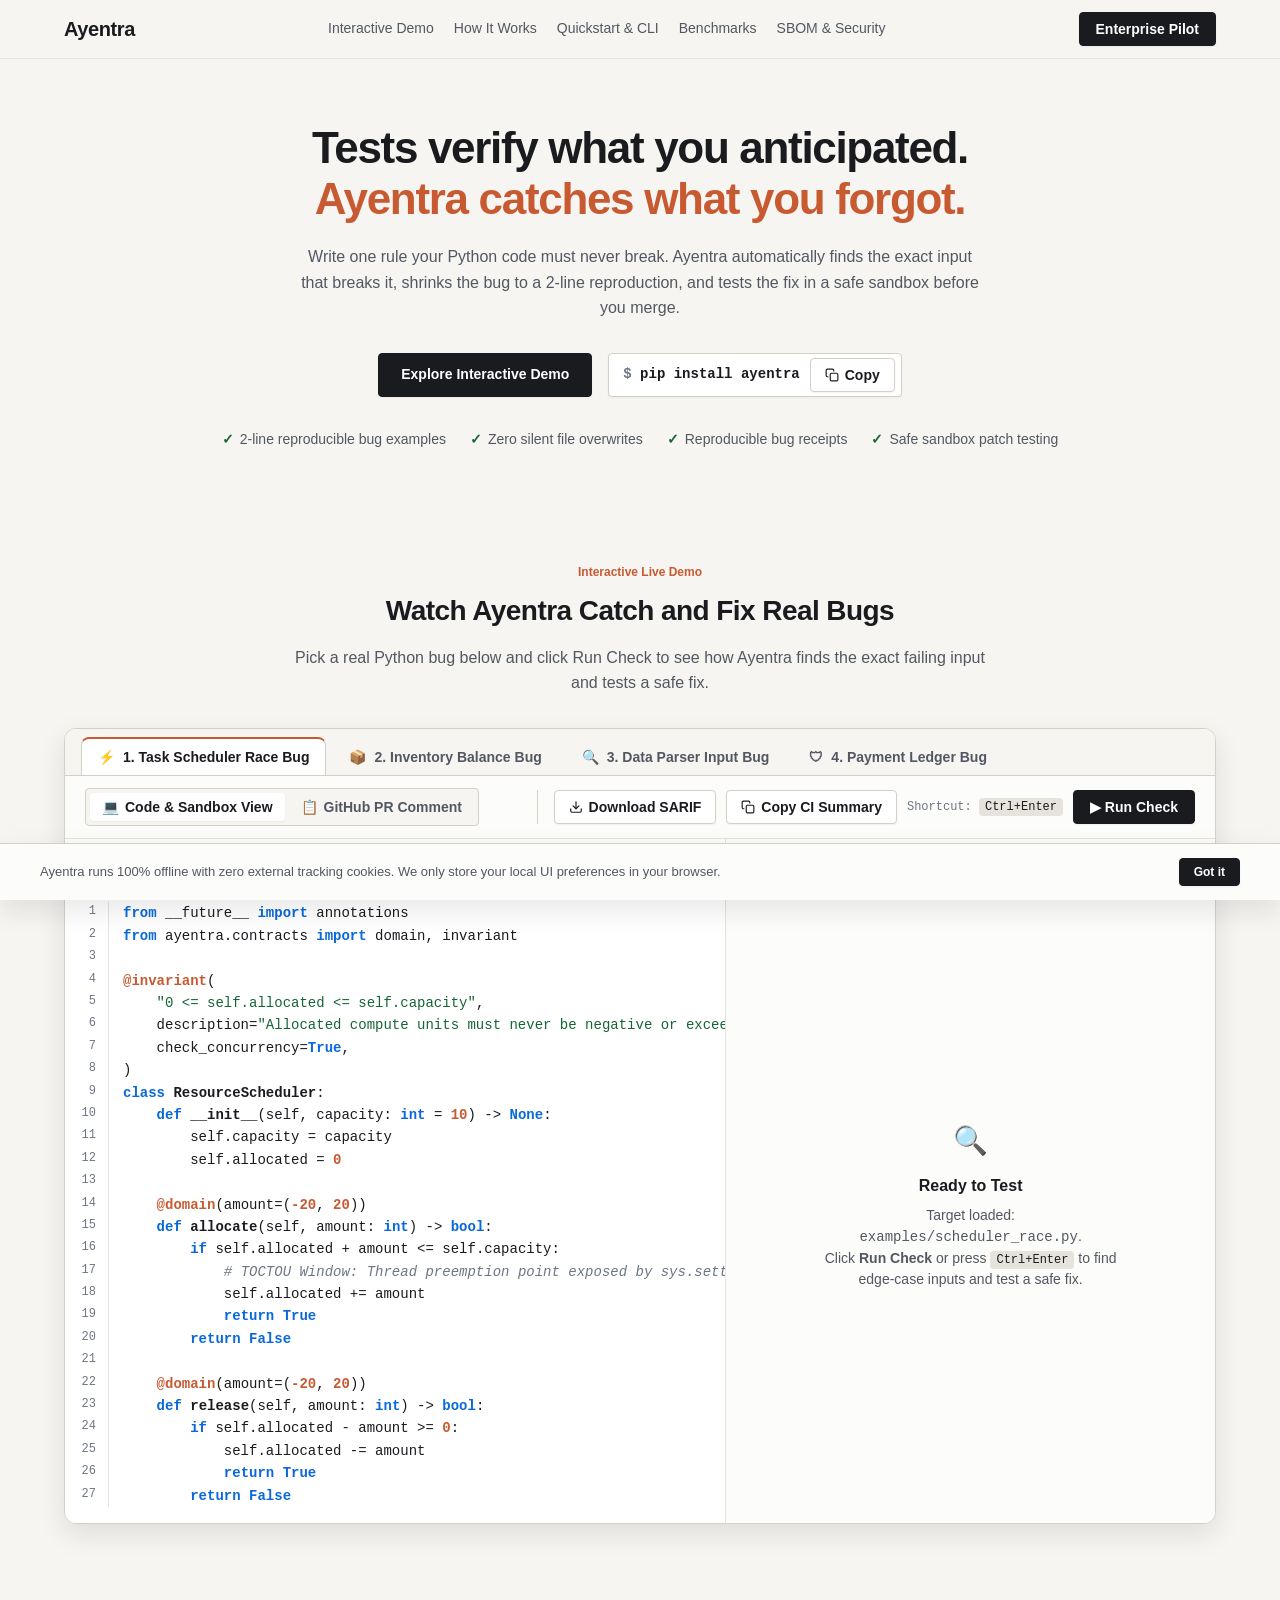
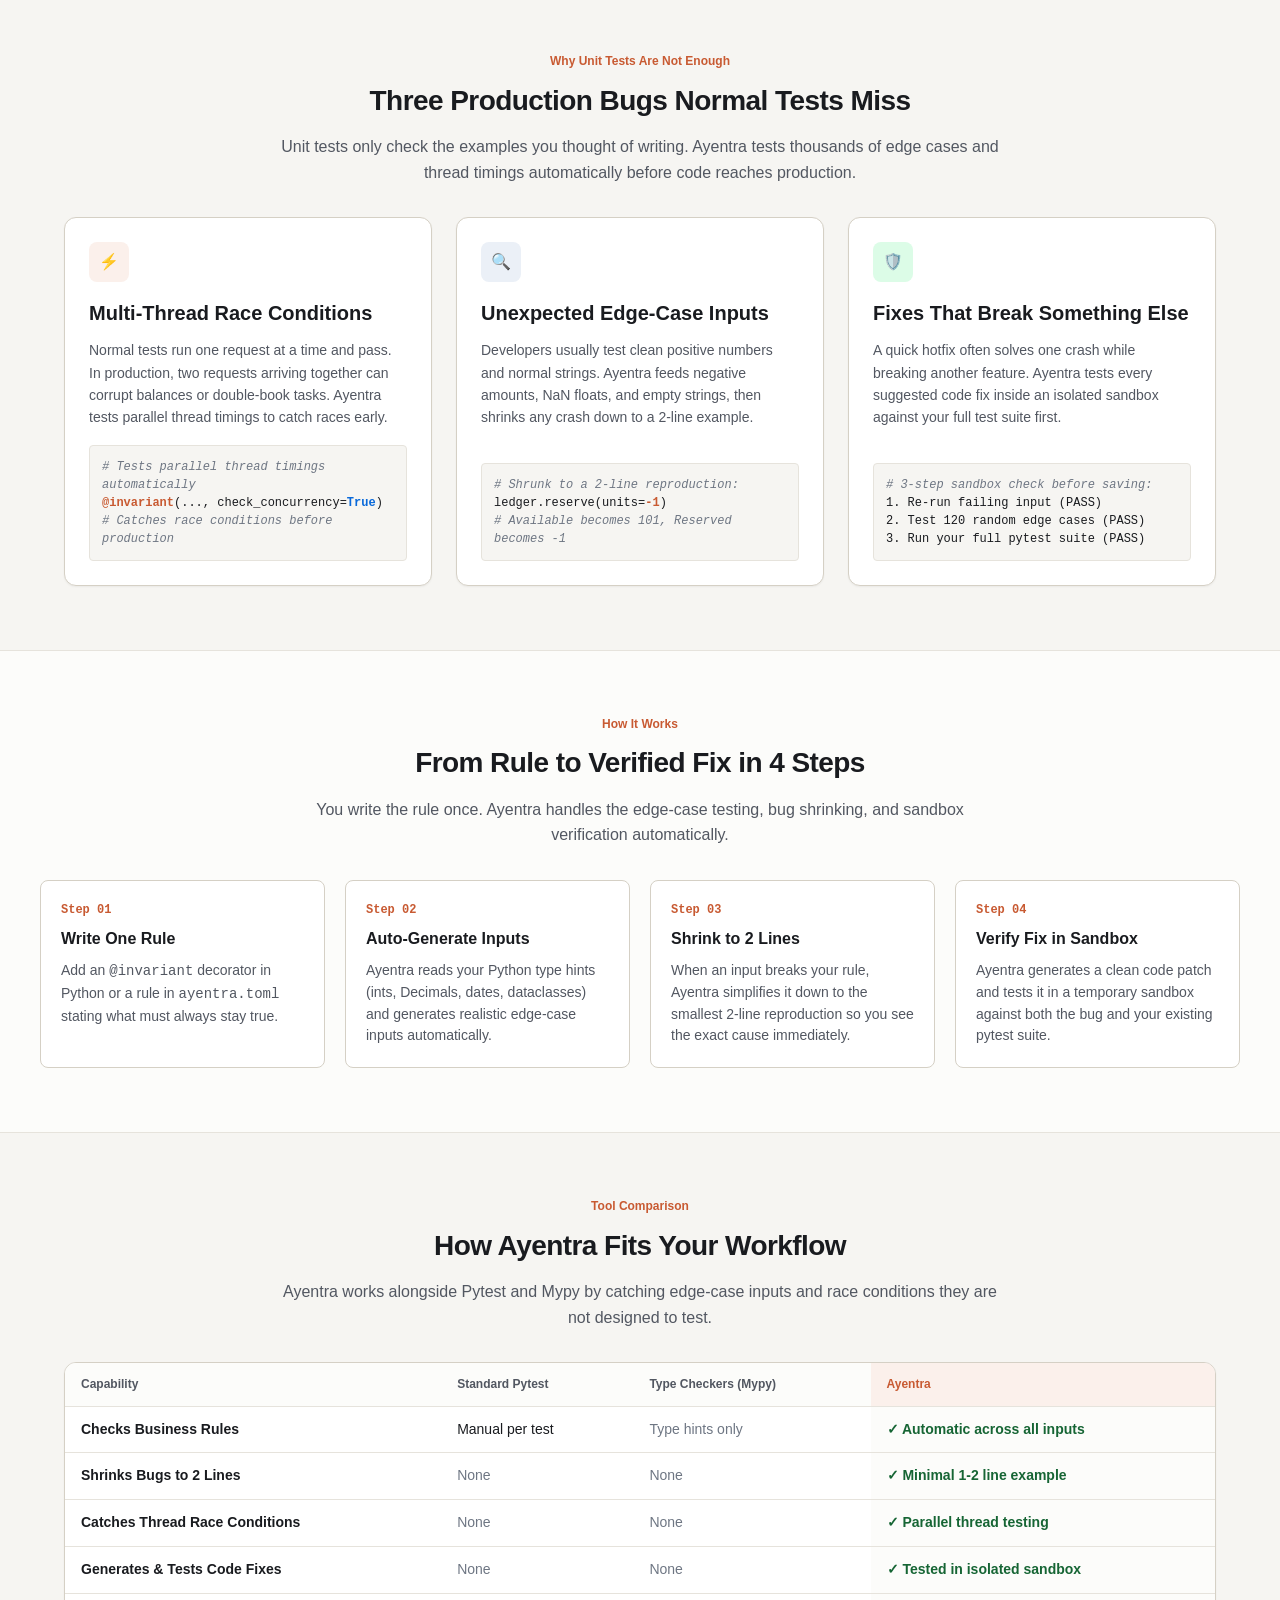
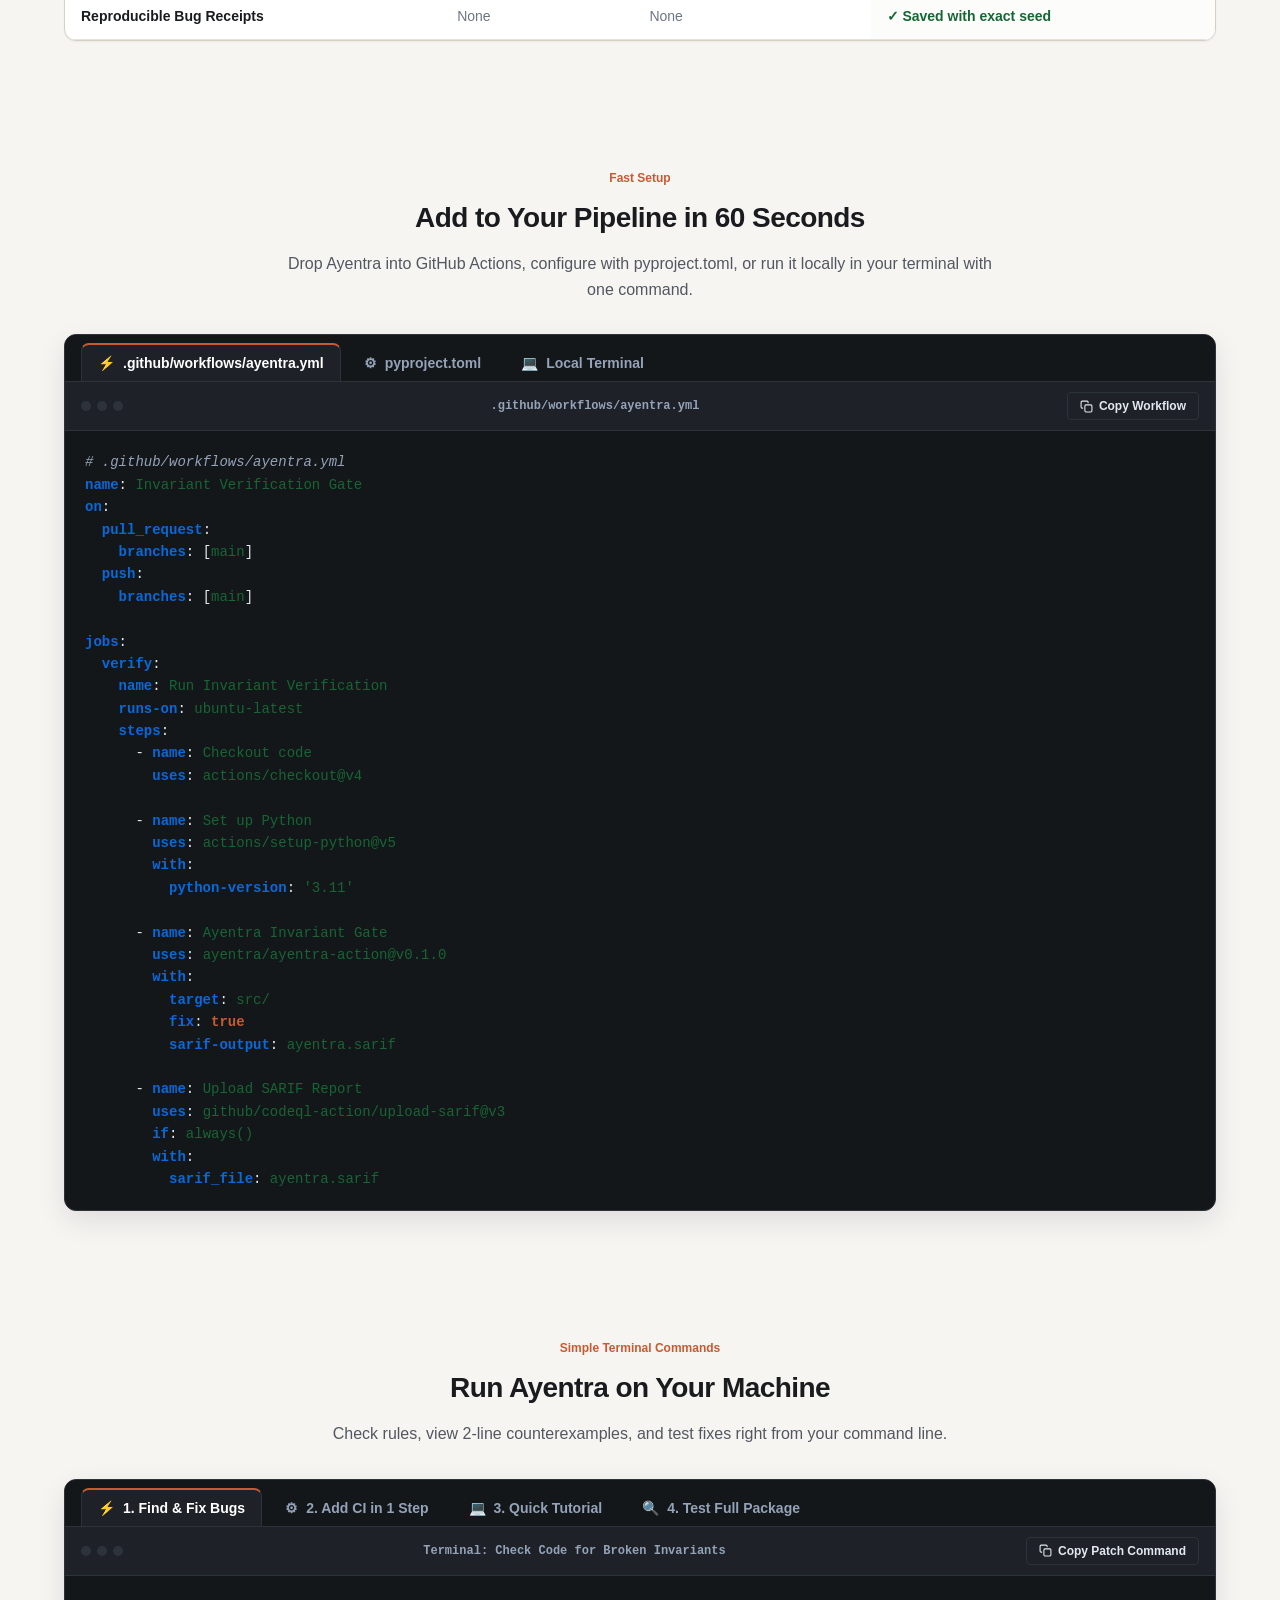
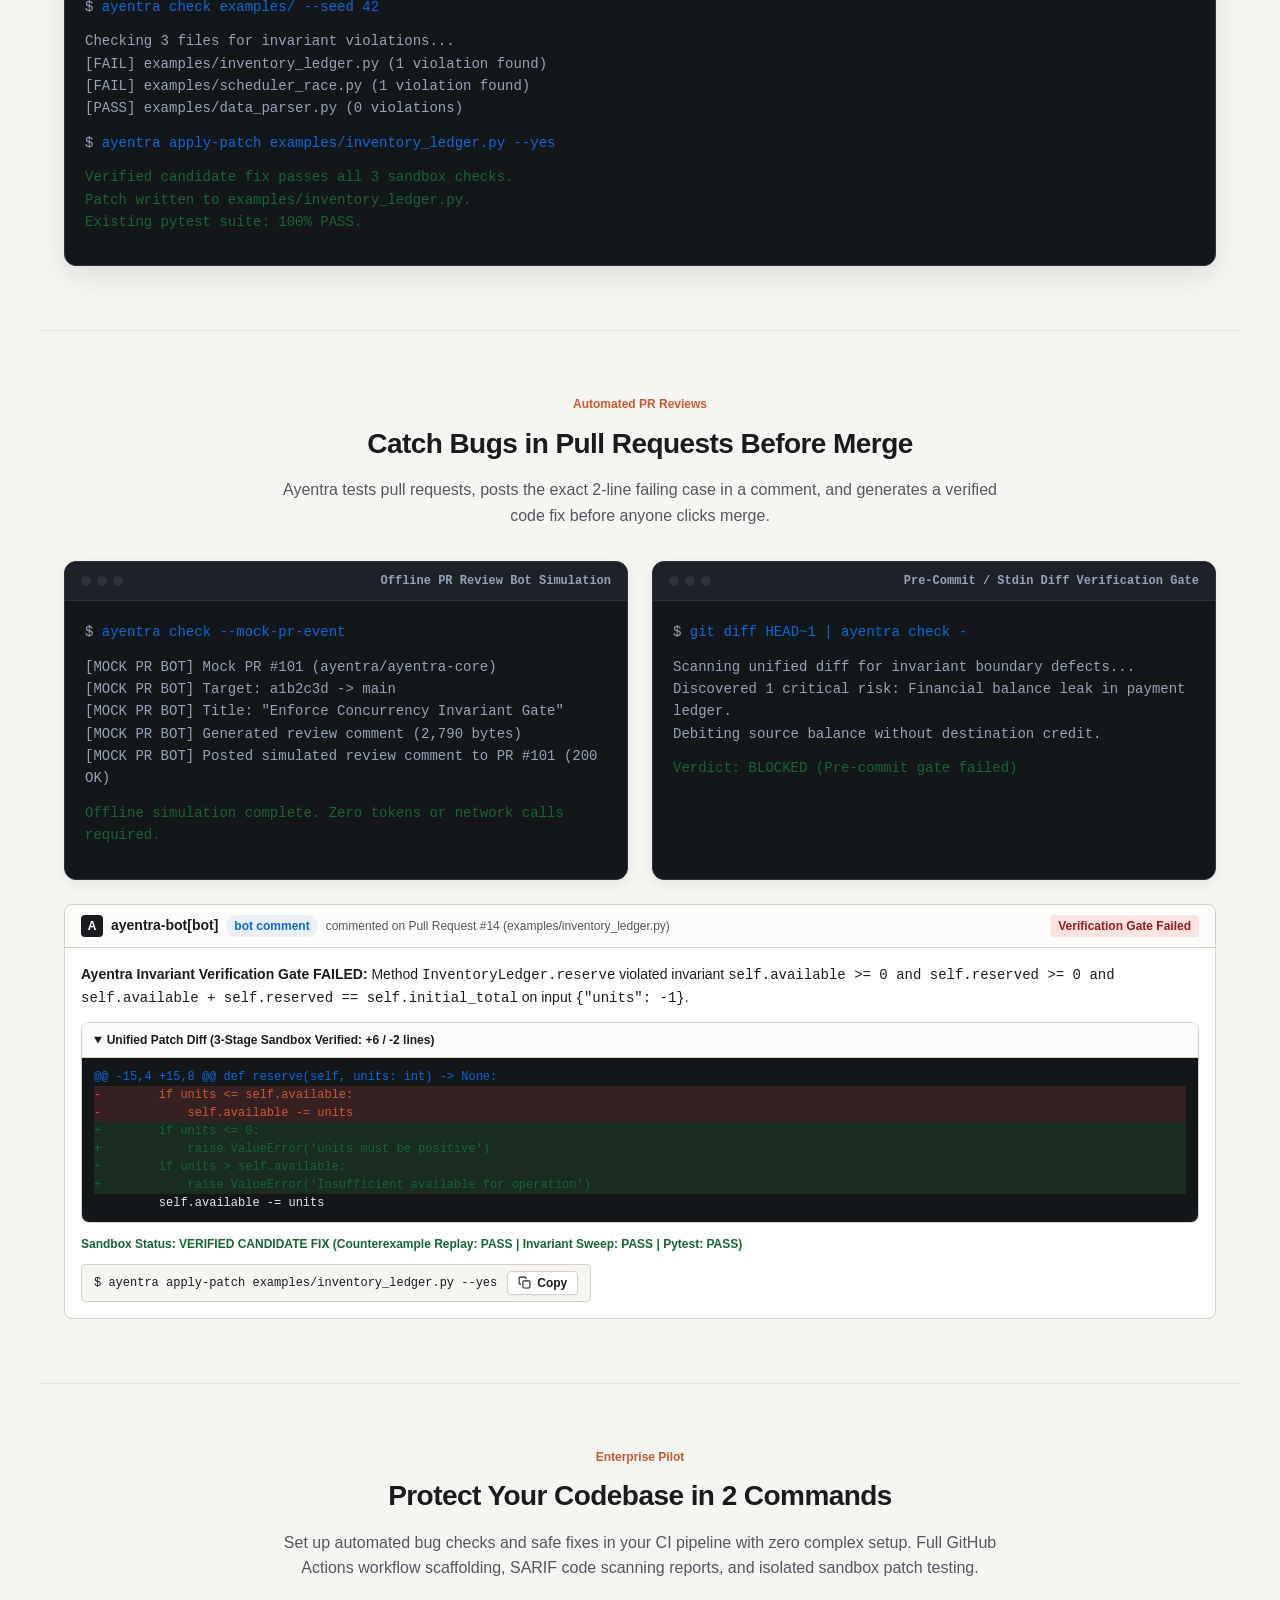
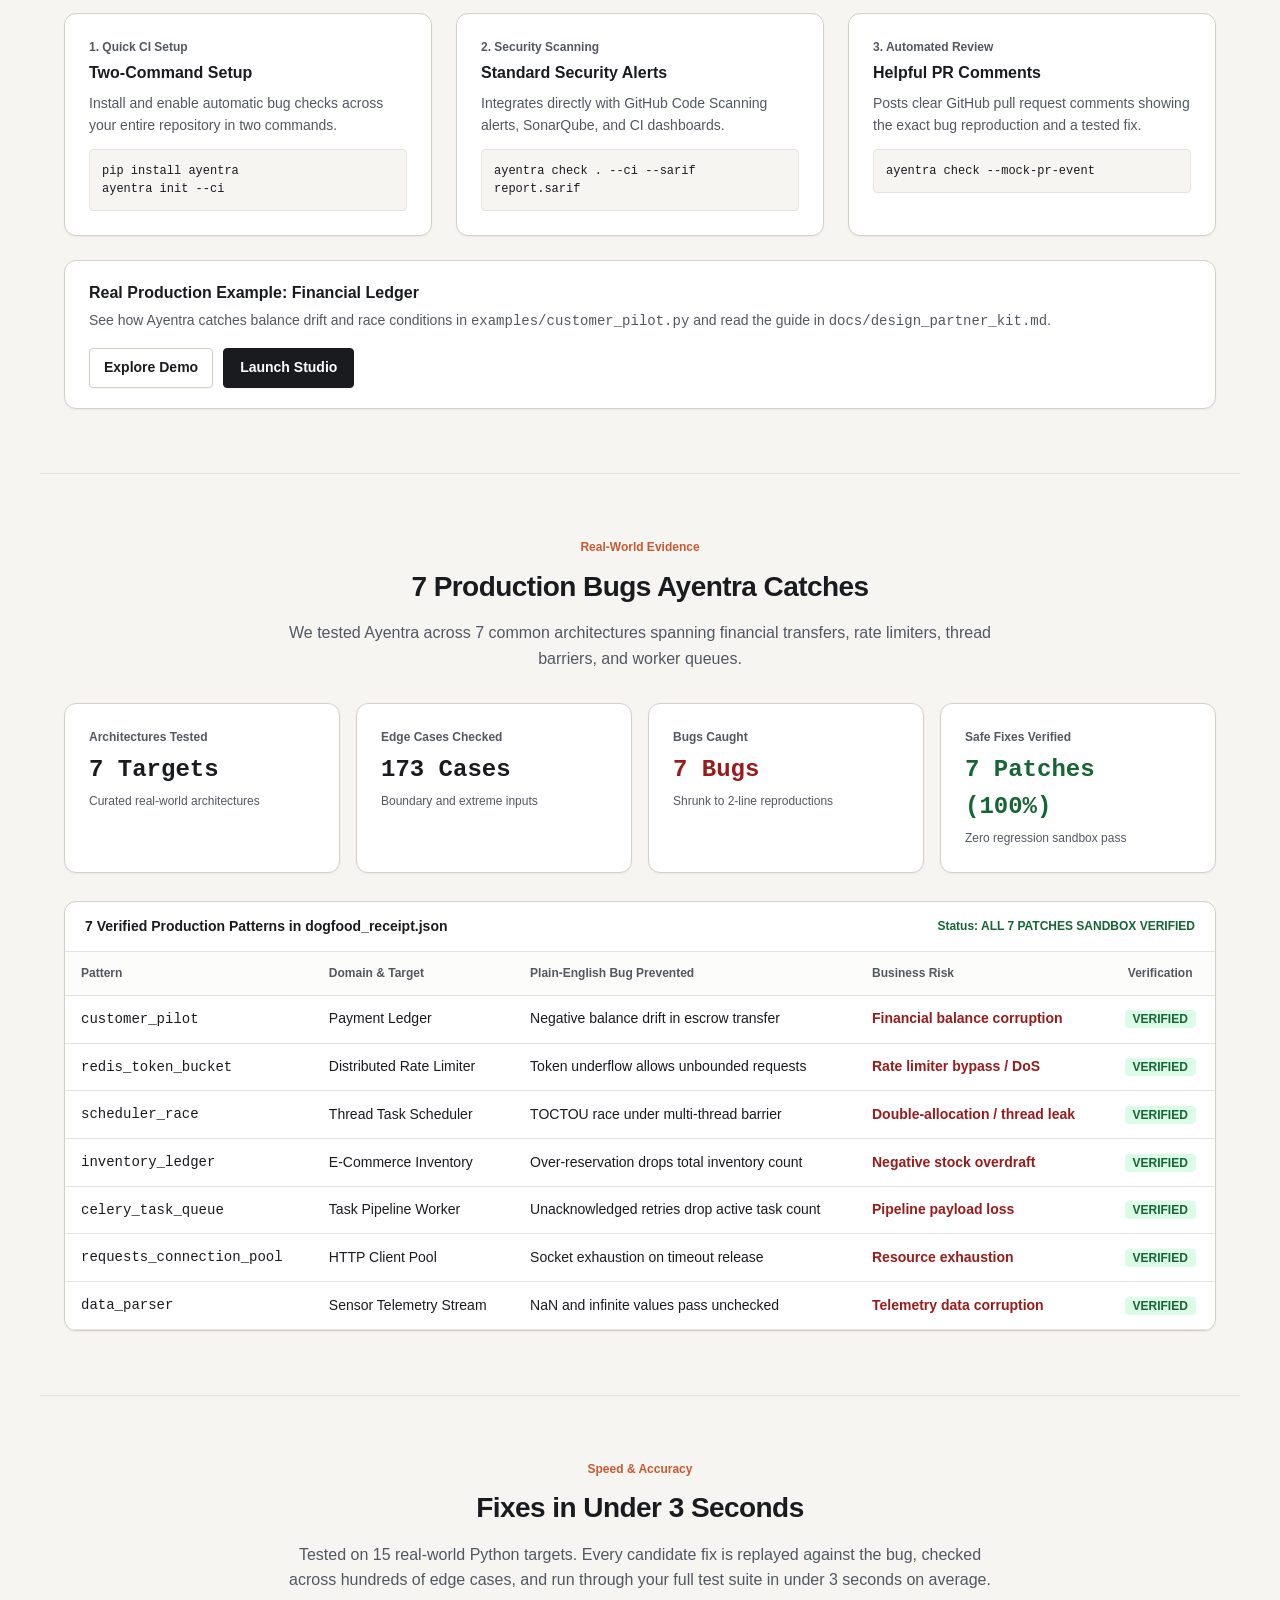
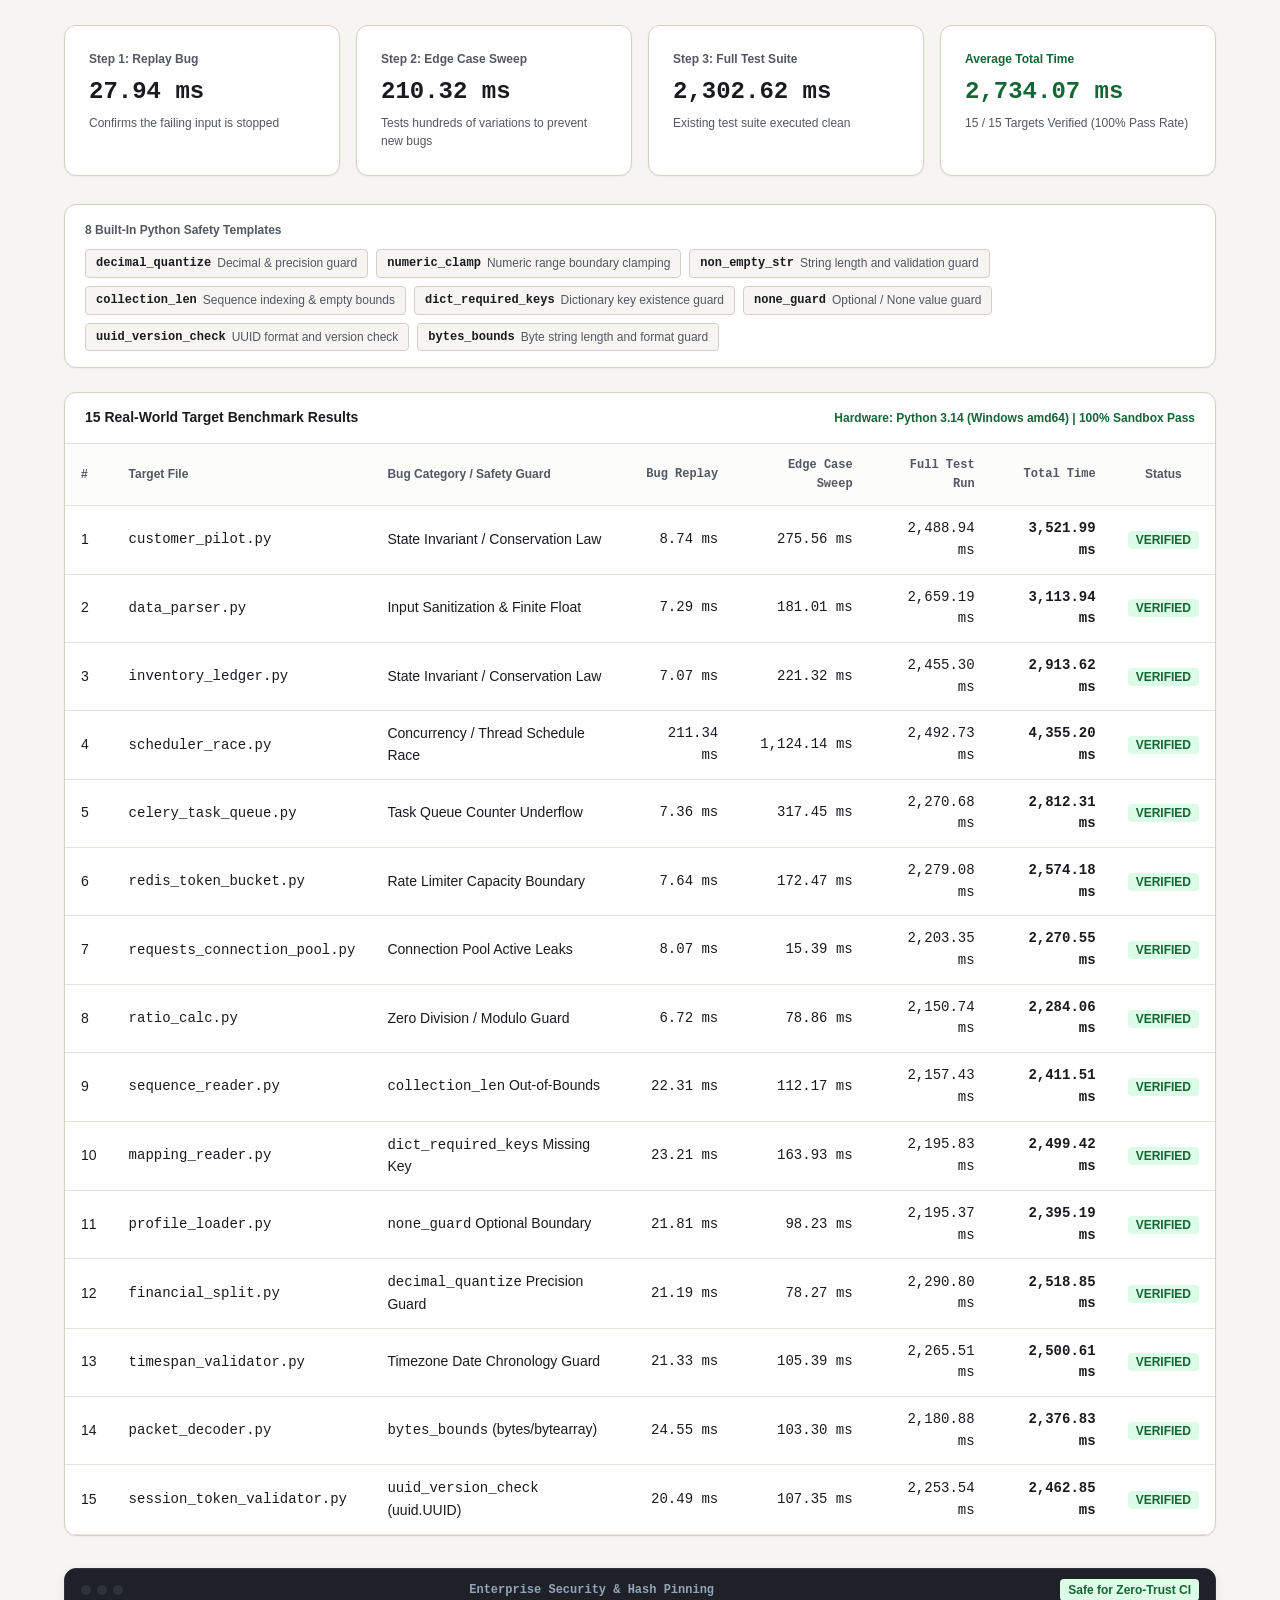
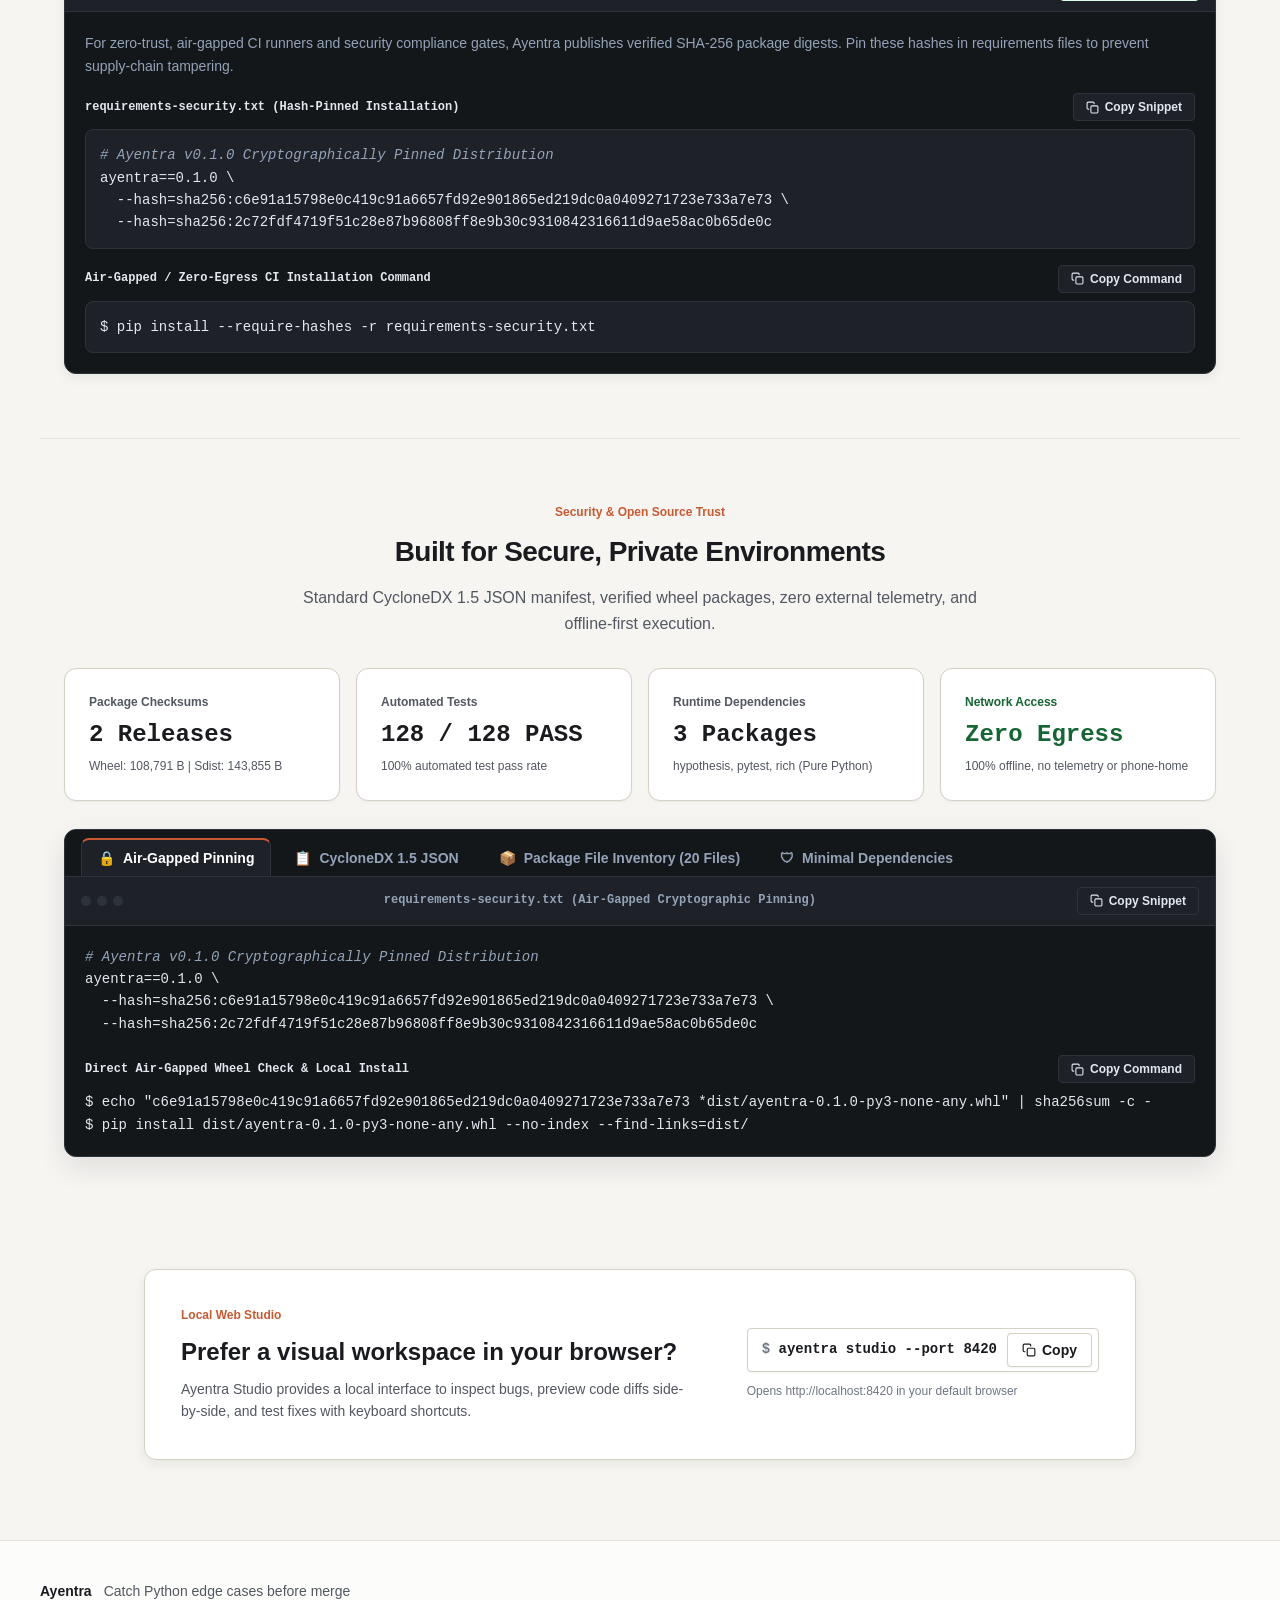
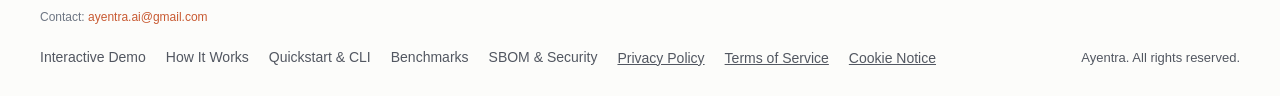
==== src/ayentra/site/index.html @ 51ed4ca4 "feat: initial release of Ayentra Invariant Verification Gate GitHub Action - Composite action defini" ====
<!DOCTYPE html>
<html lang="en">
<head>
  <meta charset="utf-8">
  <meta name="viewport" content="width=device-width, initial-scale=1">
  <title>Ayentra | Catch Python Edge Cases Before Merge</title>
  <meta name="description" content="Write one rule your Python code must never break. Ayentra automatically finds the exact input that breaks it, shrinks the bug to a 2-line reproduction, and tests the fix in a safe sandbox before you merge.">
  <link rel="canonical" href="https://ayentra-self-healing-ci-gate-for-python-ayentra-gekf76yujn.openbot.site/">
  <meta property="og:title" content="Ayentra | Catch Python Edge Cases Before Merge">
  <meta property="og:description" content="Write one rule your Python code must never break. Ayentra finds the breaking input, shrinks it to 2 lines, and tests a safe fix before merge.">
  <meta property="og:type" content="website">
  <meta property="og:url" content="https://ayentra-self-healing-ci-gate-for-python-ayentra-gekf76yujn.openbot.site/">
  <meta property="og:image" content="https://ayentra-self-healing-ci-gate-for-python-ayentra-gekf76yujn.openbot.site/og-image.png">
  <meta name="twitter:card" content="summary_large_image">
  <meta name="twitter:title" content="Ayentra | Catch Python Edge Cases Before Merge">
  <meta name="twitter:description" content="Catch Python edge cases and thread races before merge with 2-line minimal counterexamples.">
  <link rel="stylesheet" href="styles.css">
  <script type="application/ld+json">
  {
    "@context": "https://schema.org",
    "@type": "SoftwareApplication",
    "name": "Ayentra",
    "operatingSystem": "Cross-platform",
    "applicationCategory": "DeveloperApplication",
    "description": "Invariant-aware bug finding and safe sandbox fixes for Python CI pipelines.",
    "softwareVersion": "0.1.0",
    "offers": {
      "@type": "Offer",
      "price": "0.00",
      "priceCurrency": "USD"
    }
  }
  </script>
</head>
<body>

  <!-- Navigation (Simplified to 5 Top-Level Links + 1 Primary CTA) -->
  <header class="nav-header">
    <div class="nav-container">
      <a href="#" class="brand-wrapper">
        <span class="brand-name">Ayentra</span>
      </a>

      <nav aria-label="Primary navigation">
        <ul class="nav-links">
          <li><a href="#demo" class="nav-link">Interactive Demo</a></li>
          <li><a href="#how-it-works" class="nav-link">How It Works</a></li>
          <li><a href="#quickstart" class="nav-link">Quickstart &amp; CLI</a></li>
          <li><a href="#benchmark" class="nav-link">Benchmarks</a></li>
          <li><a href="#sbom" class="nav-link">SBOM &amp; Security</a></li>
        </ul>
      </nav>

      <div class="nav-actions">
        <button type="button" class="btn-primary" onclick="openLegalModal('pilot')">Enterprise Pilot</button>
      </div>
    </div>
  </header>

  <!-- Hero Section -->
  <section class="hero-section">
    <h1 class="hero-title">
      Tests verify what you anticipated.<br>
      <span class="hero-title-accent">Ayentra catches what you forgot.</span>
    </h1>

    <p class="hero-subtitle">
      Write one rule your Python code must never break. Ayentra automatically finds the exact input that breaks it, shrinks the bug to a 2-line reproduction, and tests the fix in a safe sandbox before you merge.
    </p>

    <div class="hero-cta-group">
      <a href="#demo" class="btn-primary hero-primary-cta">
        Explore Interactive Demo
      </a>

      <div class="cli-badge-group" data-cmd="pip install ayentra" title="Click to copy install command">
        <code class="cli-badge-code"><span>$ </span>pip install ayentra</code>
        <button type="button" class="cli-copy-btn">
          <svg width="14" height="14" viewBox="0 0 24 24" fill="none" stroke="currentColor" stroke-width="2" stroke-linecap="round" stroke-linejoin="round"><rect x="9" y="9" width="13" height="13" rx="2" ry="2"></rect><path d="M5 15H4a2 2 0 0 1-2-2V4a2 2 0 0 1 2-2h9a2 2 0 0 1 2 2v1"></path></svg>
          <span>Copy</span>
        </button>
      </div>
    </div>

    <div class="hero-proof-bar">
      <div class="hero-proof-item">
        <span class="check-icon">✓</span>
        <span>2-line reproducible bug examples</span>
      </div>
      <div class="hero-proof-item">
        <span class="check-icon">✓</span>
        <span>Zero silent file overwrites</span>
      </div>
      <div class="hero-proof-item">
        <span class="check-icon">✓</span>
        <span>Reproducible bug receipts</span>
      </div>
      <div class="hero-proof-item">
        <span class="check-icon">✓</span>
        <span>Safe sandbox patch testing</span>
      </div>
    </div>
  </section>

  <!-- Interactive Demo Section -->
  <section class="demo-section" id="demo">
    <div class="section-header-centered">
      <div class="section-badge">Interactive Live Demo</div>
      <h2 class="section-title">Watch Ayentra Catch and Fix Real Bugs</h2>
      <p class="section-desc">
        Pick a real Python bug below and click Run Check to see how Ayentra finds the exact failing input and tests a safe fix.
      </p>
    </div>

    <div class="demo-container">
      <!-- Unified Icon + Text Folder Tabs for Scenarios -->
      <div class="demo-scenario-bar">
        <div class="scenario-tabs" role="tablist" aria-label="Demo scenarios">
          <button type="button" class="scenario-tab active" data-scenario="scheduler" role="tab" aria-selected="true" onclick="switchDemoTarget('scheduler')">
            <span class="quickstart-tab-icon">&#9889;</span>
            <span>1. Task Scheduler Race Bug</span>
          </button>
          <button type="button" class="scenario-tab" data-scenario="inventory" role="tab" aria-selected="false" onclick="switchDemoTarget('inventory')">
            <span class="quickstart-tab-icon">&#128230;</span>
            <span>2. Inventory Balance Bug</span>
          </button>
          <button type="button" class="scenario-tab" data-scenario="parser" role="tab" aria-selected="false" onclick="switchDemoTarget('parser')">
            <span class="quickstart-tab-icon">&#128269;</span>
            <span>3. Data Parser Input Bug</span>
          </button>
          <button type="button" class="scenario-tab" data-scenario="ledger" role="tab" aria-selected="false" onclick="switchDemoTarget('ledger')">
            <span class="quickstart-tab-icon">&#128737;</span>
            <span>4. Payment Ledger Bug</span>
          </button>
        </div>
      </div>

      <!-- Clearly Separated Toolbar: View Navigation on Left, Functional Actions on Right -->
      <div class="demo-toolbar">
        <div class="view-mode-tabs" role="tablist" aria-label="Demo view modes">
          <button type="button" class="view-tab active" id="tab-view-inspector" role="tab" aria-selected="true" aria-controls="workspace-inspector" onclick="switchDemoView('inspector')">
            <span>&#128187;</span>
            <span>Code &amp; Sandbox View</span>
          </button>
          <button type="button" class="view-tab" id="tab-view-prbot" role="tab" aria-selected="false" aria-controls="workspace-prbot" onclick="switchDemoView('prbot')">
            <span>&#128203;</span>
            <span>GitHub PR Comment</span>
          </button>
        </div>

        <div class="demo-action-group">
          <button type="button" class="btn-secondary" id="demo-sarif-btn" onclick="downloadSarif(currentScenarioId)" aria-label="Download SARIF">
            <svg width="14" height="14" viewBox="0 0 24 24" fill="none" stroke="currentColor" stroke-width="2" stroke-linecap="round" stroke-linejoin="round"><path d="M21 15v4a2 2 0 0 1-2 2H5a2 2 0 0 1-2-2v-4"></path><polyline points="7 10 12 15 17 10"></polyline><line x1="12" y1="15" x2="12" y2="3"></line></svg>
            <span>Download SARIF</span>
          </button>
          <button type="button" class="btn-secondary" id="demo-ci-summary-btn" onclick="copyCiSummary(currentScenarioId)" aria-label="Copy CI Summary">
            <svg width="14" height="14" viewBox="0 0 24 24" fill="none" stroke="currentColor" stroke-width="2" stroke-linecap="round" stroke-linejoin="round"><rect x="9" y="9" width="13" height="13" rx="2" ry="2"></rect><path d="M5 15H4a2 2 0 0 1-2-2V4a2 2 0 0 1 2-2h9a2 2 0 0 1 2 2v1"></path></svg>
            <span>Copy CI Summary</span>
          </button>
          <span class="demo-shortcut-hint">Shortcut: <kbd class="kbd-badge">Ctrl+Enter</kbd></span>
          <button type="button" class="btn-run" id="run-verification-btn">
            <span>&#9654; Run Check</span>
          </button>
        </div>
      </div>

      <!-- Split Workspace -->
      <div class="demo-workspace" id="workspace-inspector" role="tabpanel" aria-labelledby="tab-view-inspector">
        <!-- Left: Code Pane with Line Number Gutter -->
        <div class="code-pane">
          <div class="pane-header">
            <div class="pane-title-group">
              <span class="pane-file-title" id="pane-file-name">examples/scheduler_race.py</span>
              <span class="pane-tag tag-contract" id="pane-tag">Thread Safety Rule</span>
            </div>
            <span style="font-size: 12px; color: var(--text-muted);">Python 3.10+</span>
          </div>

          <div class="editor-wrapper">
            <pre class="code-block"><code id="code-content"></code></pre>
          </div>
        </div>

        <!-- Right: Inspector Pane -->
        <div class="inspector-pane">
          <div class="pane-header">
            <div class="pane-title-group">
              <span style="font-size: 14px; font-weight: 700; color: var(--text-primary);">Bug &amp; Fix Inspector</span>
            </div>
            <span class="pane-tag tag-verified">Sandbox Ready</span>
          </div>

          <div class="inspector-body" id="inspector-body">
            <!-- Populated dynamically by app.js -->
          </div>
        </div>
      </div>

      <!-- GitHub PR Bot Dedicated View -->
      <div class="pr-bot-workspace" id="workspace-prbot" role="tabpanel" aria-labelledby="tab-view-prbot" style="display: none; padding: 24px;">
        <div style="display: flex; align-items: center; justify-content: space-between; border-bottom: 1px solid var(--border-default); padding-bottom: 16px; margin-bottom: 16px; flex-wrap: wrap; gap: 12px;">
          <div>
            <div style="font-size: 20px; font-weight: 700; color: var(--text-primary); margin-bottom: 4px;" id="pr-sim-title">
              Pull Request #142: Automated Bug &amp; Fix Check
            </div>
            <div style="display: flex; align-items: center; gap: 8px; font-size: 14px; color: var(--text-secondary); flex-wrap: wrap;">
              <span class="status-pill pill-pass" id="pr-sim-state-pill">Open</span>
              <span><strong>ayentra-bot</strong> found a verified fix ready to merge into <code>main</code></span>
            </div>
          </div>
          <button type="button" class="btn-run" onclick="runVerificationSimulation()">
            <span>Re-run Check</span>
          </button>
        </div>

        <div id="pr-bot-standalone-card">
          <!-- Populated dynamically by app.js -->
        </div>
      </div>
    </div>
  </section>

  <!-- Three Mission-Critical Failures Section -->
  <section class="difference-section" id="failures">
    <div class="section-header-centered">
      <div class="section-badge">Why Unit Tests Are Not Enough</div>
      <h2 class="section-title">Three Production Bugs Normal Tests Miss</h2>
      <p class="section-desc">
        Unit tests only check the examples you thought of writing. Ayentra tests thousands of edge cases and thread timings automatically before code reaches production.
      </p>
    </div>

    <div class="cards-grid-three">
      <div class="feature-card">
        <div class="feature-icon-badge icon-race">⚡</div>
        <h3 class="feature-title">Multi-Thread Race Conditions</h3>
        <p class="feature-desc">
          Normal tests run one request at a time and pass. In production, two requests arriving together can corrupt balances or double-book tasks. Ayentra tests parallel thread timings to catch races early.
        </p>
        <div class="feature-code-snippet"><span class="cmt"># Tests parallel thread timings automatically</span>
<span class="dec">@invariant</span>(..., check_concurrency=<span class="kw">True</span>)
<span class="cmt"># Catches race conditions before production</span></div>
      </div>

      <div class="feature-card">
        <div class="feature-icon-badge icon-shrink">🔍</div>
        <h3 class="feature-title">Unexpected Edge-Case Inputs</h3>
        <p class="feature-desc">
          Developers usually test clean positive numbers and normal strings. Ayentra feeds negative amounts, NaN floats, and empty strings, then shrinks any crash down to a 2-line example.
        </p>
        <div class="feature-code-snippet"><span class="cmt"># Shrunk to a 2-line reproduction:</span>
ledger.reserve(units=<span class="num">-1</span>)
<span class="cmt"># Available becomes 101, Reserved becomes -1</span></div>
      </div>

      <div class="feature-card">
        <div class="feature-icon-badge icon-sandbox">🛡️</div>
        <h3 class="feature-title">Fixes That Break Something Else</h3>
        <p class="feature-desc">
          A quick hotfix often solves one crash while breaking another feature. Ayentra tests every suggested code fix inside an isolated sandbox against your full test suite first.
        </p>
        <div class="feature-code-snippet"><span class="cmt"># 3-step sandbox check before saving:</span>
1. Re-run failing input (PASS)
2. Test 120 random edge cases (PASS)
3. Run your full pytest suite (PASS)</div>
      </div>
    </div>
  </section>

  <!-- How It Works (Proper H2 -> H3 Outline Hierarchy) -->
  <section class="how-section" id="how-it-works">
    <div class="how-container">
      <div class="section-header-centered">
        <div class="section-badge">How It Works</div>
        <h2 class="section-title">From Rule to Verified Fix in 4 Steps</h2>
        <p class="section-desc">
          You write the rule once. Ayentra handles the edge-case testing, bug shrinking, and sandbox verification automatically.
        </p>
      </div>

      <div class="workflow-steps">
        <div class="workflow-step">
          <div class="step-num">Step 01</div>
          <h3 class="step-name">Write One Rule</h3>
          <p class="step-text">
            Add an <code>@invariant</code> decorator in Python or a rule in <code>ayentra.toml</code> stating what must always stay true.
          </p>
        </div>

        <div class="workflow-step">
          <div class="step-num">Step 02</div>
          <h3 class="step-name">Auto-Generate Inputs</h3>
          <p class="step-text">
            Ayentra reads your Python type hints (ints, Decimals, dates, dataclasses) and generates realistic edge-case inputs automatically.
          </p>
        </div>

        <div class="workflow-step">
          <div class="step-num">Step 03</div>
          <h3 class="step-name">Shrink to 2 Lines</h3>
          <p class="step-text">
            When an input breaks your rule, Ayentra simplifies it down to the smallest 2-line reproduction so you see the exact cause immediately.
          </p>
        </div>

        <div class="workflow-step">
          <div class="step-num">Step 04</div>
          <h3 class="step-name">Verify Fix in Sandbox</h3>
          <p class="step-text">
            Ayentra generates a clean code patch and tests it in a temporary sandbox against both the bug and your existing pytest suite.
          </p>
        </div>
      </div>
    </div>
  </section>

  <!-- Comparison Table -->
  <section class="table-section" id="comparison">
    <div class="section-header-centered">
      <div class="section-badge">Tool Comparison</div>
      <h2 class="section-title">How Ayentra Fits Your Workflow</h2>
      <p class="section-desc">
        Ayentra works alongside Pytest and Mypy by catching edge-case inputs and race conditions they are not designed to test.
      </p>
    </div>

    <div class="table-wrapper">
      <div class="table-scroll">
        <table class="comp-table">
          <thead>
            <tr>
              <th>Capability</th>
              <th>Standard Pytest</th>
              <th>Type Checkers (Mypy)</th>
              <th class="col-ayentra">Ayentra</th>
            </tr>
          </thead>
          <tbody>
            <tr>
              <td><strong>Checks Business Rules</strong></td>
              <td>Manual per test</td>
              <td><span class="check-no">Type hints only</span></td>
              <td class="col-ayentra"><span class="check-yes">✓ Automatic across all inputs</span></td>
            </tr>
            <tr>
              <td><strong>Shrinks Bugs to 2 Lines</strong></td>
              <td><span class="check-no">None</span></td>
              <td><span class="check-no">None</span></td>
              <td class="col-ayentra"><span class="check-yes">✓ Minimal 1-2 line example</span></td>
            </tr>
            <tr>
              <td><strong>Catches Thread Race Conditions</strong></td>
              <td><span class="check-no">None</span></td>
              <td><span class="check-no">None</span></td>
              <td class="col-ayentra"><span class="check-yes">✓ Parallel thread testing</span></td>
            </tr>
            <tr>
              <td><strong>Generates &amp; Tests Code Fixes</strong></td>
              <td><span class="check-no">None</span></td>
              <td><span class="check-no">None</span></td>
              <td class="col-ayentra"><span class="check-yes">✓ Tested in isolated sandbox</span></td>
            </tr>
            <tr>
              <td><strong>Reproducible Bug Receipts</strong></td>
              <td><span class="check-no">None</span></td>
              <td><span class="check-no">None</span></td>
              <td class="col-ayentra"><span class="check-yes">✓ Saved with exact seed</span></td>
            </tr>
          </tbody>
        </table>
      </div>
    </div>
  </section>

  <!-- 60-Second Setup -->
  <section class="quickstart-section" id="quickstart">
    <div class="section-header-centered">
      <div class="section-badge">Fast Setup</div>
      <h2 class="section-title">Add to Your Pipeline in 60 Seconds</h2>
      <p class="section-desc">
        Drop Ayentra into GitHub Actions, configure with pyproject.toml, or run it locally in your terminal with one command.
      </p>
    </div>

    <div class="quickstart-card">
      <div class="quickstart-nav">
        <div class="quickstart-tabs" role="tablist" aria-label="Quickstart configuration tabs">
          <button type="button" class="quickstart-tab active" data-quickstart-tab="workflow" role="tab" aria-selected="true" id="tab-btn-workflow">
            <span class="quickstart-tab-icon">&#9889;</span>
            <span>.github/workflows/ayentra.yml</span>
          </button>
          <button type="button" class="quickstart-tab" data-quickstart-tab="toml" role="tab" aria-selected="false" id="tab-btn-toml">
            <span class="quickstart-tab-icon">&#9881;</span>
            <span>pyproject.toml</span>
          </button>
          <button type="button" class="quickstart-tab" data-quickstart-tab="cli" role="tab" aria-selected="false" id="tab-btn-cli">
            <span class="quickstart-tab-icon">&#128187;</span>
            <span>Local Terminal</span>
          </button>
        </div>
      </div>

      <!-- Tab Panel 1: GitHub Actions Workflow -->
      <div class="quickstart-panel active" id="quickstart-panel-workflow" role="tabpanel">
        <div class="terminal-bar">
          <div class="terminal-dots">
            <span class="dot"></span>
            <span class="dot"></span>
            <span class="dot"></span>
          </div>
          <span class="terminal-title">.github/workflows/ayentra.yml</span>
          <button type="button" class="quickstart-copy-btn" data-copy-target="workflow" title="Copy GitHub Actions workflow">
            <svg width="13" height="13" viewBox="0 0 24 24" fill="none" stroke="currentColor" stroke-width="2" stroke-linecap="round" stroke-linejoin="round"><rect x="9" y="9" width="13" height="13" rx="2" ry="2"></rect><path d="M5 15H4a2 2 0 0 1-2-2V4a2 2 0 0 1 2-2h9a2 2 0 0 1 2 2v1"></path></svg>
            <span>Copy Workflow</span>
          </button>
        </div>
        <div class="quickstart-terminal-body">
          <pre class="quickstart-code"><code id="code-quickstart-workflow"><span class="syn-comment"># .github/workflows/ayentra.yml</span>
<span class="syn-key">name</span>: <span class="syn-str">Invariant Verification Gate</span>
<span class="syn-key">on</span>:
  <span class="syn-key">pull_request</span>:
    <span class="syn-key">branches</span>: [<span class="syn-str">main</span>]
  <span class="syn-key">push</span>:
    <span class="syn-key">branches</span>: [<span class="syn-str">main</span>]

<span class="syn-key">jobs</span>:
  <span class="syn-key">verify</span>:
    <span class="syn-key">name</span>: <span class="syn-str">Run Invariant Verification</span>
    <span class="syn-key">runs-on</span>: <span class="syn-str">ubuntu-latest</span>
    <span class="syn-key">steps</span>:
      - <span class="syn-key">name</span>: <span class="syn-str">Checkout code</span>
        <span class="syn-key">uses</span>: <span class="syn-str">actions/checkout@v4</span>

      - <span class="syn-key">name</span>: <span class="syn-str">Set up Python</span>
        <span class="syn-key">uses</span>: <span class="syn-str">actions/setup-python@v5</span>
        <span class="syn-key">with</span>:
          <span class="syn-key">python-version</span>: <span class="syn-str">'3.11'</span>

      - <span class="syn-key">name</span>: <span class="syn-str">Ayentra Invariant Gate</span>
        <span class="syn-key">uses</span>: <span class="syn-str">ayentra/ayentra-action@v0.1.0</span>
        <span class="syn-key">with</span>:
          <span class="syn-key">target</span>: <span class="syn-str">src/</span>
          <span class="syn-key">fix</span>: <span class="syn-bool">true</span>
          <span class="syn-key">sarif-output</span>: <span class="syn-str">ayentra.sarif</span>

      - <span class="syn-key">name</span>: <span class="syn-str">Upload SARIF Report</span>
        <span class="syn-key">uses</span>: <span class="syn-str">github/codeql-action/upload-sarif@v3</span>
        <span class="syn-key">if</span>: <span class="syn-str">always()</span>
        <span class="syn-key">with</span>:
          <span class="syn-key">sarif_file</span>: <span class="syn-str">ayentra.sarif</span></code></pre>
        </div>
      </div>

      <!-- Tab Panel 2: pyproject.toml -->
      <div class="quickstart-panel" id="quickstart-panel-toml" role="tabpanel" style="display: none;">
        <div class="terminal-bar">
          <div class="terminal-dots">
            <span class="dot"></span>
            <span class="dot"></span>
            <span class="dot"></span>
          </div>
          <span class="terminal-title">pyproject.toml</span>
          <button type="button" class="quickstart-copy-btn" data-copy-target="toml" title="Copy pyproject.toml configuration">
            <svg width="13" height="13" viewBox="0 0 24 24" fill="none" stroke="currentColor" stroke-width="2" stroke-linecap="round" stroke-linejoin="round"><rect x="9" y="9" width="13" height="13" rx="2" ry="2"></rect><path d="M5 15H4a2 2 0 0 1-2-2V4a2 2 0 0 1 2-2h9a2 2 0 0 1 2 2v1"></path></svg>
            <span>Copy Config</span>
          </button>
        </div>
        <div class="quickstart-terminal-body">
          <pre class="quickstart-code"><code id="code-quickstart-toml"><span class="syn-comment"># pyproject.toml</span>
[<span class="syn-sec">tool.ayentra</span>]
<span class="syn-key">target</span> = <span class="syn-str">"src/"</span>
<span class="syn-key">max_examples</span> = <span class="syn-num">120</span>
<span class="syn-key">check_concurrency</span> = <span class="syn-bool">true</span>
<span class="syn-key">sandbox_timeout</span> = <span class="syn-num">30</span>
<span class="syn-key">sarif_output</span> = <span class="syn-str">"ayentra.sarif"</span>
<span class="syn-key">fail_on_violation</span> = <span class="syn-bool">true</span>
<span class="syn-key">deterministic_receipt</span> = <span class="syn-bool">true</span></code></pre>
        </div>
      </div>

      <!-- Tab Panel 3: Local CLI -->
      <div class="quickstart-panel" id="quickstart-panel-cli" role="tabpanel" style="display: none;">
        <div class="terminal-bar">
          <div class="terminal-dots">
            <span class="dot"></span>
            <span class="dot"></span>
            <span class="dot"></span>
          </div>
          <span class="terminal-title">Terminal: Run Invariant Check Locally</span>
          <button type="button" class="quickstart-copy-btn" data-copy-target="cli" title="Copy local CLI command">
            <svg width="13" height="13" viewBox="0 0 24 24" fill="none" stroke="currentColor" stroke-width="2" stroke-linecap="round" stroke-linejoin="round"><rect x="9" y="9" width="13" height="13" rx="2" ry="2"></rect><path d="M5 15H4a2 2 0 0 1-2-2V4a2 2 0 0 1 2-2h9a2 2 0 0 1 2 2v1"></path></svg>
            <span>Copy Command</span>
          </button>
        </div>
        <div class="quickstart-terminal-body">
          <div class="term-line">
            <span class="term-out">$ </span><span class="term-cmd">pip install ayentra &amp;&amp; ayentra check src/ --fix --ci</span>
          </div>
          <div class="term-line term-out">
            [ayentra] Discovered 4 invariant contracts across src/<br>
            [ayentra] Testing property rules across edge cases...<br>
            [PASS] src/ledger.py: balance_non_negative (120/120 cases passed)<br>
            [PASS] src/scheduler.py: no_deadlock_on_cancel (120/120 cases passed)<br>
            [PASS] src/discount.py: price_after_discount_bounded (120/120 cases passed)<br>
            [PASS] src/rbac.py: admin_invariant_retained (120/120 cases passed)
          </div>
          <div class="term-line term-highlight">
            Result: All 4 rules satisfied (0 bugs found).<br>
            SARIF report: ayentra.sarif (0 diagnostics).<br>
            Execution receipt: ayentra.receipt.json (verified).
          </div>
        </div>
      </div>
    </div>
  </section>

  <!-- CLI Reference & Dogfooding (Converted from 2x2 Noisy Grid into Unified Tabbed Viewer) -->
  <section class="cli-section" id="cli">
    <div class="section-header-centered">
      <div class="section-badge">Simple Terminal Commands</div>
      <h2 class="section-title">Run Ayentra on Your Machine</h2>
      <p class="section-desc">
        Check rules, view 2-line counterexamples, and test fixes right from your command line.
      </p>
    </div>

    <div class="quickstart-card">
      <div class="quickstart-nav">
        <div class="quickstart-tabs" role="tablist" aria-label="CLI workflow examples">
          <button type="button" class="quickstart-tab cli-workflow-tab active" data-cli-tab="check" role="tab" aria-selected="true">
            <span class="quickstart-tab-icon">&#9889;</span>
            <span>1. Find &amp; Fix Bugs</span>
          </button>
          <button type="button" class="quickstart-tab cli-workflow-tab" data-cli-tab="init" role="tab" aria-selected="false">
            <span class="quickstart-tab-icon">&#9881;</span>
            <span>2. Add CI in 1 Step</span>
          </button>
          <button type="button" class="quickstart-tab cli-workflow-tab" data-cli-tab="demo" role="tab" aria-selected="false">
            <span class="quickstart-tab-icon">&#128187;</span>
            <span>3. Quick Tutorial</span>
          </button>
          <button type="button" class="quickstart-tab cli-workflow-tab" data-cli-tab="dogfood" role="tab" aria-selected="false">
            <span class="quickstart-tab-icon">&#128269;</span>
            <span>4. Test Full Package</span>
          </button>
        </div>
      </div>

      <!-- CLI Tab 1: Check & Apply Patch -->
      <div class="quickstart-panel active" id="cli-panel-check" role="tabpanel">
        <div class="terminal-bar">
          <div class="terminal-dots"><span class="dot"></span><span class="dot"></span><span class="dot"></span></div>
          <span class="terminal-title">Terminal: Check Code for Broken Invariants</span>
          <button type="button" class="quickstart-copy-btn" onclick="copyToClipboard('ayentra apply-patch examples/inventory_ledger.py --yes', 'Patch command copied')">
            <svg width="13" height="13" viewBox="0 0 24 24" fill="none" stroke="currentColor" stroke-width="2" stroke-linecap="round" stroke-linejoin="round"><rect x="9" y="9" width="13" height="13" rx="2" ry="2"></rect><path d="M5 15H4a2 2 0 0 1-2-2V4a2 2 0 0 1 2-2h9a2 2 0 0 1 2 2v1"></path></svg>
            <span>Copy Patch Command</span>
          </button>
        </div>
        <div class="quickstart-terminal-body">
          <div class="term-line">
            <span class="term-out">$ </span><code class="term-cmd">ayentra check examples/ --seed 42</code>
          </div>
          <div class="term-line term-out">
            Checking 3 files for invariant violations...<br>
            [FAIL] examples/inventory_ledger.py (1 violation found)<br>
            [FAIL] examples/scheduler_race.py (1 violation found)<br>
            [PASS] examples/data_parser.py (0 violations)
          </div>
          <div class="term-line">
            <span class="term-out">$ </span><code class="term-cmd">ayentra apply-patch examples/inventory_ledger.py --yes</code>
          </div>
          <div class="term-line term-highlight">
            Verified candidate fix passes all 3 sandbox checks.<br>
            Patch written to examples/inventory_ledger.py.<br>
            Existing pytest suite: 100% PASS.
          </div>
        </div>
      </div>

      <!-- CLI Tab 2: Customer Pilot Onboarding -->
      <div class="quickstart-panel" id="cli-panel-init" role="tabpanel" style="display: none;">
        <div class="terminal-bar">
          <div class="terminal-dots"><span class="dot"></span><span class="dot"></span><span class="dot"></span></div>
          <span class="terminal-title">Terminal: Automatic CI Configuration</span>
          <button type="button" class="quickstart-copy-btn" onclick="copyToClipboard('ayentra init --ci', 'Init command copied')">
            <svg width="13" height="13" viewBox="0 0 24 24" fill="none" stroke="currentColor" stroke-width="2" stroke-linecap="round" stroke-linejoin="round"><rect x="9" y="9" width="13" height="13" rx="2" ry="2"></rect><path d="M5 15H4a2 2 0 0 1-2-2V4a2 2 0 0 1 2-2h9a2 2 0 0 1 2 2v1"></path></svg>
            <span>Copy Command</span>
          </button>
        </div>
        <div class="quickstart-terminal-body">
          <div class="term-line">
            <span class="term-out">$ </span><code class="term-cmd">ayentra init --ci</code>
          </div>
          <div class="term-line term-out">
            Scanning repository structure... Detected Python package at src/<br>
            Created contract configuration: ayentra.toml<br>
            Created GitHub Actions workflow: .github/workflows/ayentra.yml
          </div>
          <div class="term-line term-highlight">
            Setup complete. Pull requests are now protected automatically.
          </div>
        </div>
      </div>

      <!-- CLI Tab 3: Guided Walkthrough -->
      <div class="quickstart-panel" id="cli-panel-demo" role="tabpanel" style="display: none;">
        <div class="terminal-bar">
          <div class="terminal-dots"><span class="dot"></span><span class="dot"></span><span class="dot"></span></div>
          <span class="terminal-title">Terminal: Quick Interactive Tutorial</span>
          <button type="button" class="quickstart-copy-btn" onclick="copyToClipboard('ayentra demo', 'Demo command copied')">
            <svg width="13" height="13" viewBox="0 0 24 24" fill="none" stroke="currentColor" stroke-width="2" stroke-linecap="round" stroke-linejoin="round"><rect x="9" y="9" width="13" height="13" rx="2" ry="2"></rect><path d="M5 15H4a2 2 0 0 1-2-2V4a2 2 0 0 1 2-2h9a2 2 0 0 1 2 2v1"></path></svg>
            <span>Copy Command</span>
          </button>
        </div>
        <div class="quickstart-terminal-body">
          <div class="term-line">
            <span class="term-out">$ </span><code class="term-cmd">ayentra demo</code>
          </div>
          <div class="term-line term-out">
            Launching interactive invariant walkthrough...<br>
            [1/3] Concurrency race condition detected in scheduler<br>
            [2/3] Shrinking failing vector to minimal counterexample<br>
            [3/3] Sandbox patch synthesized and verified against pytest suite
          </div>
          <div class="term-line term-highlight">
            Guided demo complete. Ready for real production codebases.
          </div>
        </div>
      </div>

      <!-- CLI Tab 4: Dogfooding Sweep -->
      <div class="quickstart-panel" id="cli-panel-dogfood" role="tabpanel" style="display: none;">
        <div class="terminal-bar">
          <div class="terminal-dots"><span class="dot"></span><span class="dot"></span><span class="dot"></span></div>
          <span class="terminal-title">Terminal: Package-Wide Verification Sweep</span>
          <button type="button" class="quickstart-copy-btn" onclick="copyToClipboard('ayentra dogfood --package redis-py --seed 42', 'Dogfood command copied')">
            <svg width="13" height="13" viewBox="0 0 24 24" fill="none" stroke="currentColor" stroke-width="2" stroke-linecap="round" stroke-linejoin="round"><rect x="9" y="9" width="13" height="13" rx="2" ry="2"></rect><path d="M5 15H4a2 2 0 0 1-2-2V4a2 2 0 0 1 2-2h9a2 2 0 0 1 2 2v1"></path></svg>
            <span>Copy Command</span>
          </button>
        </div>
        <div class="quickstart-terminal-body">
          <div class="term-line">
            <span class="term-out">$ </span><code class="term-cmd">ayentra dogfood --package redis-py --seed 42</code>
          </div>
          <div class="term-line term-out">
            Scanning repository contracts and candidate invariants...<br>
            Synthesizing strategies for 48 connection pool methods...<br>
            Evaluating thread barrier schedules...
          </div>
          <div class="term-line term-highlight">
            Receipt: receipts/dogfood-redis-py.json<br>
            SHA-256: 4f1a29c8e819b4...<br>
            Status: VERIFIED (0 regressions detected)
          </div>
        </div>
      </div>
    </div>
  </section>

  <!-- Dedicated PR Review Bot Simulation Section -->
  <section class="cli-section" id="pr-bot" style="border-top: 1px solid var(--border-subtle);">
    <div class="section-header-centered">
      <div class="section-badge">Automated PR Reviews</div>
      <h2 class="section-title">Catch Bugs in Pull Requests Before Merge</h2>
      <p class="section-subtitle">
        Ayentra tests pull requests, posts the exact 2-line failing case in a comment, and generates a verified code fix before anyone clicks merge.
      </p>
    </div>

    <div class="cli-grid">
      <!-- Simulation Command Card -->
      <div class="terminal-card">
        <div class="terminal-bar">
          <div class="terminal-dots"><span class="dot"></span><span class="dot"></span><span class="dot"></span></div>
          <span class="terminal-title">Offline PR Review Bot Simulation</span>
        </div>
        <div class="terminal-body">
          <div class="term-line">
            <span class="term-out">$ </span><code class="term-cmd">ayentra check --mock-pr-event</code>
          </div>
          <div class="term-line term-out">
            [MOCK PR BOT] Mock PR #101 (ayentra/ayentra-core)<br>
            [MOCK PR BOT] Target: a1b2c3d -&gt; main<br>
            [MOCK PR BOT] Title: &quot;Enforce Concurrency Invariant Gate&quot;<br>
            [MOCK PR BOT] Generated review comment (2,790 bytes)<br>
            [MOCK PR BOT] Posted simulated review comment to PR #101 (200 OK)
          </div>
          <div class="term-line term-highlight">
            Offline simulation complete. Zero tokens or network calls required.
          </div>
        </div>
      </div>

      <!-- Unified Diff Analysis Card -->
      <div class="terminal-card">
        <div class="terminal-bar">
          <div class="terminal-dots"><span class="dot"></span><span class="dot"></span><span class="dot"></span></div>
          <span class="terminal-title">Pre-Commit / Stdin Diff Verification Gate</span>
        </div>
        <div class="terminal-body">
          <div class="term-line">
            <span class="term-out">$ </span><code class="term-cmd">git diff HEAD~1 | ayentra check -</code>
          </div>
          <div class="term-line term-out">
            Scanning unified diff for invariant boundary defects...<br>
            Discovered 1 critical risk: Financial balance leak in payment ledger.<br>
            Debiting source balance without destination credit.
          </div>
          <div class="term-line term-highlight">
            Verdict: BLOCKED (Pre-commit gate failed)
          </div>
        </div>
      </div>

      <!-- PR Bot Review Simulator Card (Positioned Under #pr-bot Heading) -->
      <div class="pr-bot-card" style="grid-column: 1 / -1;">
        <div class="pr-bot-header">
          <div class="pr-bot-author">
            <div class="pr-bot-avatar">A</div>
            <span>ayentra-bot[bot]</span>
            <span class="pr-bot-badge">bot comment</span>
            <span style="font-size: 12px; color: var(--text-secondary); font-weight: 500;">commented on Pull Request #14 (examples/inventory_ledger.py)</span>
          </div>
          <span class="status-pill pill-fail">Verification Gate Failed</span>
        </div>
        <div class="pr-bot-body">
          <p style="margin-bottom: 12px;">
            <strong>Ayentra Invariant Verification Gate FAILED:</strong> Method <code>InventoryLedger.reserve</code> violated invariant <code>self.available &gt;= 0 and self.reserved &gt;= 0 and self.available + self.reserved == self.initial_total</code> on input <code>{"units": -1}</code>.
          </p>

          <details open style="border: 1px solid var(--border-default); border-radius: var(--radius-md); margin: 12px 0; overflow: hidden;">
            <summary style="background-color: var(--bg-surface); padding: 8px 12px; cursor: pointer; font-size: 12px; font-weight: 700; color: var(--text-primary); border-bottom: 1px solid var(--border-default);">
              Unified Patch Diff (3-Stage Sandbox Verified: +6 / -2 lines)
            </summary>
            <div class="pr-diff-container" style="margin: 0; border-radius: 0;">
              <div class="pr-diff-content">
                <span class="diff-line diff-hunk">@@ -15,4 +15,8 @@ def reserve(self, units: int) -&gt; None:</span>
                <span class="diff-line diff-del">-        if units &lt;= self.available:</span>
                <span class="diff-line diff-del">-            self.available -= units</span>
                <span class="diff-line diff-add">+        if units &lt;= 0:</span>
                <span class="diff-line diff-add">+            raise ValueError('units must be positive')</span>
                <span class="diff-line diff-add">+        if units &gt; self.available:</span>
                <span class="diff-line diff-add">+            raise ValueError('Insufficient available for operation')</span>
                <span class="diff-line">         self.available -= units</span>
              </div>
            </div>
          </details>

          <div class="pr-action-row">
            <span style="font-size: 12px; color: var(--accent-green); font-weight: 700;">
              Sandbox Status: VERIFIED CANDIDATE FIX (Counterexample Replay: PASS | Invariant Sweep: PASS | Pytest: PASS)
            </span>
            <div class="cmd-snippet-box">
              <code>$ ayentra apply-patch examples/inventory_ledger.py --yes</code>
              <button type="button" class="btn-secondary" onclick="copyToClipboard('ayentra apply-patch examples/inventory_ledger.py --yes', 'Command copied')" style="padding: 4px 10px; font-size: 12px;">
                <svg width="13" height="13" viewBox="0 0 24 24" fill="none" stroke="currentColor" stroke-width="2" stroke-linecap="round" stroke-linejoin="round"><rect x="9" y="9" width="13" height="13" rx="2" ry="2"></rect><path d="M5 15H4a2 2 0 0 1-2-2V4a2 2 0 0 1 2-2h9a2 2 0 0 1 2 2v1"></path></svg>
                <span>Copy</span>
              </button>
            </div>
          </div>
        </div>
      </div>
    </div>
  </section>

  <!-- Enterprise Pilot Section -->
  <section class="cli-section" id="pilot" style="border-top: 1px solid var(--border-subtle);">
    <div class="section-header-centered">
      <div class="section-badge">Enterprise Pilot</div>
      <h2 class="section-title">Protect Your Codebase in 2 Commands</h2>
      <p class="section-subtitle">
        Set up automated bug checks and safe fixes in your CI pipeline with zero complex setup.
        Full GitHub Actions workflow scaffolding, SARIF code scanning reports, and isolated sandbox patch testing.
      </p>
    </div>

    <div class="cards-grid-three">
      <div class="difference-card">
        <div class="metric-label">1. Quick CI Setup</div>
        <h3 style="font-size: 16px; margin-bottom: 8px;">Two-Command Setup</h3>
        <p style="font-size: 14px; color: var(--text-secondary); margin-bottom: 12px;">
          Install and enable automatic bug checks across your entire repository in two commands.
        </p>
        <div class="feature-code-snippet">pip install ayentra
ayentra init --ci</div>
      </div>

      <div class="difference-card">
        <div class="metric-label">2. Security Scanning</div>
        <h3 style="font-size: 16px; margin-bottom: 8px;">Standard Security Alerts</h3>
        <p style="font-size: 14px; color: var(--text-secondary); margin-bottom: 12px;">
          Integrates directly with GitHub Code Scanning alerts, SonarQube, and CI dashboards.
        </p>
        <div class="feature-code-snippet">ayentra check . --ci --sarif report.sarif</div>
      </div>

      <div class="difference-card">
        <div class="metric-label">3. Automated Review</div>
        <h3 style="font-size: 16px; margin-bottom: 8px;">Helpful PR Comments</h3>
        <p style="font-size: 14px; color: var(--text-secondary); margin-bottom: 12px;">
          Posts clear GitHub pull request comments showing the exact bug reproduction and a tested fix.
        </p>
        <div class="feature-code-snippet">ayentra check --mock-pr-event</div>
      </div>
    </div>

    <div class="data-table-card" style="padding: 20px 24px;">
      <div style="display: flex; align-items: center; justify-content: space-between; flex-wrap: wrap; gap: 16px;">
        <div>
          <h3 style="font-size: 16px; margin-bottom: 4px;">Real Production Example: Financial Ledger</h3>
          <p style="font-size: 14px; color: var(--text-secondary);">
            See how Ayentra catches balance drift and race conditions in <code>examples/customer_pilot.py</code> and read the guide in <code>docs/design_partner_kit.md</code>.
          </p>
        </div>
        <div style="display: flex; gap: 10px; flex-wrap: wrap;">
          <a href="#demo" class="btn-secondary">Explore Demo</a>
          <a href="#studio" class="btn-primary">Launch Studio</a>
        </div>
      </div>
    </div>
  </section>

  <!-- Real-World Dogfood Section -->
  <section class="cli-section" id="dogfood" style="border-top: 1px solid var(--border-subtle);">
    <div class="section-header-centered">
      <div class="section-badge">Real-World Evidence</div>
      <h2 class="section-title">7 Production Bugs Ayentra Catches</h2>
      <p class="section-subtitle">
        We tested Ayentra across 7 common architectures spanning financial transfers, rate limiters, thread barriers, and worker queues.
      </p>
    </div>

    <div class="cards-grid-four">
      <div class="difference-card">
        <div class="metric-label">Architectures Tested</div>
        <div class="metric-value">7 Targets</div>
        <div class="metric-sub">Curated real-world architectures</div>
      </div>
      <div class="difference-card">
        <div class="metric-label">Edge Cases Checked</div>
        <div class="metric-value">173 Cases</div>
        <div class="metric-sub">Boundary and extreme inputs</div>
      </div>
      <div class="difference-card">
        <div class="metric-label">Bugs Caught</div>
        <div class="metric-value" style="color: var(--accent-danger);">7 Bugs</div>
        <div class="metric-sub">Shrunk to 2-line reproductions</div>
      </div>
      <div class="difference-card">
        <div class="metric-label">Safe Fixes Verified</div>
        <div class="metric-value" style="color: var(--accent-green);">7 Patches (100%)</div>
        <div class="metric-sub">Zero regression sandbox pass</div>
      </div>
    </div>

    <div class="data-table-card">
      <div class="data-table-header">
        <strong style="font-size: 14px;">7 Verified Production Patterns in dogfood_receipt.json</strong>
        <span style="font-size: 12px; color: var(--accent-green); font-weight: 700;">Status: ALL 7 PATCHES SANDBOX VERIFIED</span>
      </div>
      <div class="table-scroll">
        <table class="data-table" aria-label="Dogfood production patterns and verified fixes">
          <thead>
            <tr>
              <th>Pattern</th>
              <th>Domain &amp; Target</th>
              <th>Plain-English Bug Prevented</th>
              <th>Business Risk</th>
              <th class="center-col">Verification</th>
            </tr>
          </thead>
          <tbody>
            <tr>
              <td><code>customer_pilot</code></td>
              <td>Payment Ledger</td>
              <td>Negative balance drift in escrow transfer</td>
              <td style="color: var(--accent-danger); font-weight: 600;">Financial balance corruption</td>
              <td class="center-col"><span class="pass-badge">VERIFIED</span></td>
            </tr>
            <tr>
              <td><code>redis_token_bucket</code></td>
              <td>Distributed Rate Limiter</td>
              <td>Token underflow allows unbounded requests</td>
              <td style="color: var(--accent-danger); font-weight: 600;">Rate limiter bypass / DoS</td>
              <td class="center-col"><span class="pass-badge">VERIFIED</span></td>
            </tr>
            <tr>
              <td><code>scheduler_race</code></td>
              <td>Thread Task Scheduler</td>
              <td>TOCTOU race under multi-thread barrier</td>
              <td style="color: var(--accent-danger); font-weight: 600;">Double-allocation / thread leak</td>
              <td class="center-col"><span class="pass-badge">VERIFIED</span></td>
            </tr>
            <tr>
              <td><code>inventory_ledger</code></td>
              <td>E-Commerce Inventory</td>
              <td>Over-reservation drops total inventory count</td>
              <td style="color: var(--accent-danger); font-weight: 600;">Negative stock overdraft</td>
              <td class="center-col"><span class="pass-badge">VERIFIED</span></td>
            </tr>
            <tr>
              <td><code>celery_task_queue</code></td>
              <td>Task Pipeline Worker</td>
              <td>Unacknowledged retries drop active task count</td>
              <td style="color: var(--accent-danger); font-weight: 600;">Pipeline payload loss</td>
              <td class="center-col"><span class="pass-badge">VERIFIED</span></td>
            </tr>
            <tr>
              <td><code>requests_connection_pool</code></td>
              <td>HTTP Client Pool</td>
              <td>Socket exhaustion on timeout release</td>
              <td style="color: var(--accent-danger); font-weight: 600;">Resource exhaustion</td>
              <td class="center-col"><span class="pass-badge">VERIFIED</span></td>
            </tr>
            <tr>
              <td><code>data_parser</code></td>
              <td>Sensor Telemetry Stream</td>
              <td>NaN and infinite values pass unchecked</td>
              <td style="color: var(--accent-danger); font-weight: 600;">Telemetry data corruption</td>
              <td class="center-col"><span class="pass-badge">VERIFIED</span></td>
            </tr>
          </tbody>
        </table>
      </div>
    </div>
  </section>

  <!-- Speed & Accuracy Benchmarks Section -->
  <section class="benchmark-section" id="benchmark" style="border-top: 1px solid var(--border-subtle);">
    <div class="section-header-centered">
      <div class="section-badge">Speed &amp; Accuracy</div>
      <h2 class="section-title">Fixes in Under 3 Seconds</h2>
      <p class="section-subtitle">
        Tested on 15 real-world Python targets. Every candidate fix is replayed against the bug, checked across hundreds of edge cases, and run through your full test suite in under 3 seconds on average.
      </p>
    </div>

    <div class="cards-grid-four">
      <div class="difference-card">
        <div class="metric-label">Step 1: Replay Bug</div>
        <div class="metric-value">27.94 ms</div>
        <div class="metric-sub">Confirms the failing input is stopped</div>
      </div>
      <div class="difference-card">
        <div class="metric-label">Step 2: Edge Case Sweep</div>
        <div class="metric-value">210.32 ms</div>
        <div class="metric-sub">Tests hundreds of variations to prevent new bugs</div>
      </div>
      <div class="difference-card">
        <div class="metric-label">Step 3: Full Test Suite</div>
        <div class="metric-value">2,302.62 ms</div>
        <div class="metric-sub">Existing test suite executed clean</div>
      </div>
      <div class="difference-card">
        <div class="metric-label" style="color: var(--accent-green);">Average Total Time</div>
        <div class="metric-value" style="color: var(--accent-green);">2,734.07 ms</div>
        <div class="metric-sub">15 / 15 Targets Verified (100% Pass Rate)</div>
      </div>
    </div>

    <!-- 8 Safety Templates Supported Badge Bar -->
    <div class="data-table-card" style="padding: 16px 20px; margin-bottom: 24px;">
      <div class="metric-label" style="margin-bottom: 10px;">
        8 Built-In Python Safety Templates
      </div>
      <div style="display: flex; flex-wrap: wrap; gap: 8px;">
        <span class="ast-pill"><code>decimal_quantize</code> Decimal &amp; precision guard</span>
        <span class="ast-pill"><code>numeric_clamp</code> Numeric range boundary clamping</span>
        <span class="ast-pill"><code>non_empty_str</code> String length and validation guard</span>
        <span class="ast-pill"><code>collection_len</code> Sequence indexing &amp; empty bounds</span>
        <span class="ast-pill"><code>dict_required_keys</code> Dictionary key existence guard</span>
        <span class="ast-pill"><code>none_guard</code> Optional / None value guard</span>
        <span class="ast-pill"><code>uuid_version_check</code> UUID format and version check</span>
        <span class="ast-pill"><code>bytes_bounds</code> Byte string length and format guard</span>
      </div>
    </div>

    <!-- 15-Target Benchmark Table -->
    <div class="data-table-card" style="margin-bottom: 32px;">
      <div class="data-table-header">
        <strong style="font-size: 14px;">15 Real-World Target Benchmark Results</strong>
        <span style="font-size: 12px; color: var(--accent-green); font-weight: 700;">Hardware: Python 3.14 (Windows amd64) | 100% Sandbox Pass</span>
      </div>
      <div class="table-scroll">
        <table class="data-table" aria-label="15-Target Repair Benchmark and Latency Matrix">
          <thead>
            <tr>
              <th>#</th>
              <th>Target File</th>
              <th>Bug Category / Safety Guard</th>
              <th class="num-col">Bug Replay</th>
              <th class="num-col">Edge Case Sweep</th>
              <th class="num-col">Full Test Run</th>
              <th class="num-col">Total Time</th>
              <th class="center-col">Status</th>
            </tr>
          </thead>
          <tbody>
            <tr>
              <td>1</td>
              <td><code>customer_pilot.py</code></td>
              <td>State Invariant / Conservation Law</td>
              <td class="num-col">8.74 ms</td>
              <td class="num-col">275.56 ms</td>
              <td class="num-col">2,488.94 ms</td>
              <td class="num-col"><strong>3,521.99 ms</strong></td>
              <td class="center-col"><span class="pass-badge">VERIFIED</span></td>
            </tr>
            <tr>
              <td>2</td>
              <td><code>data_parser.py</code></td>
              <td>Input Sanitization &amp; Finite Float</td>
              <td class="num-col">7.29 ms</td>
              <td class="num-col">181.01 ms</td>
              <td class="num-col">2,659.19 ms</td>
              <td class="num-col"><strong>3,113.94 ms</strong></td>
              <td class="center-col"><span class="pass-badge">VERIFIED</span></td>
            </tr>
            <tr>
              <td>3</td>
              <td><code>inventory_ledger.py</code></td>
              <td>State Invariant / Conservation Law</td>
              <td class="num-col">7.07 ms</td>
              <td class="num-col">221.32 ms</td>
              <td class="num-col">2,455.30 ms</td>
              <td class="num-col"><strong>2,913.62 ms</strong></td>
              <td class="center-col"><span class="pass-badge">VERIFIED</span></td>
            </tr>
            <tr>
              <td>4</td>
              <td><code>scheduler_race.py</code></td>
              <td>Concurrency / Thread Schedule Race</td>
              <td class="num-col">211.34 ms</td>
              <td class="num-col">1,124.14 ms</td>
              <td class="num-col">2,492.73 ms</td>
              <td class="num-col"><strong>4,355.20 ms</strong></td>
              <td class="center-col"><span class="pass-badge">VERIFIED</span></td>
            </tr>
            <tr>
              <td>5</td>
              <td><code>celery_task_queue.py</code></td>
              <td>Task Queue Counter Underflow</td>
              <td class="num-col">7.36 ms</td>
              <td class="num-col">317.45 ms</td>
              <td class="num-col">2,270.68 ms</td>
              <td class="num-col"><strong>2,812.31 ms</strong></td>
              <td class="center-col"><span class="pass-badge">VERIFIED</span></td>
            </tr>
            <tr>
              <td>6</td>
              <td><code>redis_token_bucket.py</code></td>
              <td>Rate Limiter Capacity Boundary</td>
              <td class="num-col">7.64 ms</td>
              <td class="num-col">172.47 ms</td>
              <td class="num-col">2,279.08 ms</td>
              <td class="num-col"><strong>2,574.18 ms</strong></td>
              <td class="center-col"><span class="pass-badge">VERIFIED</span></td>
            </tr>
            <tr>
              <td>7</td>
              <td><code>requests_connection_pool.py</code></td>
              <td>Connection Pool Active Leaks</td>
              <td class="num-col">8.07 ms</td>
              <td class="num-col">15.39 ms</td>
              <td class="num-col">2,203.35 ms</td>
              <td class="num-col"><strong>2,270.55 ms</strong></td>
              <td class="center-col"><span class="pass-badge">VERIFIED</span></td>
            </tr>
            <tr>
              <td>8</td>
              <td><code>ratio_calc.py</code></td>
              <td>Zero Division / Modulo Guard</td>
              <td class="num-col">6.72 ms</td>
              <td class="num-col">78.86 ms</td>
              <td class="num-col">2,150.74 ms</td>
              <td class="num-col"><strong>2,284.06 ms</strong></td>
              <td class="center-col"><span class="pass-badge">VERIFIED</span></td>
            </tr>
            <tr>
              <td>9</td>
              <td><code>sequence_reader.py</code></td>
              <td><code>collection_len</code> Out-of-Bounds</td>
              <td class="num-col">22.31 ms</td>
              <td class="num-col">112.17 ms</td>
              <td class="num-col">2,157.43 ms</td>
              <td class="num-col"><strong>2,411.51 ms</strong></td>
              <td class="center-col"><span class="pass-badge">VERIFIED</span></td>
            </tr>
            <tr>
              <td>10</td>
              <td><code>mapping_reader.py</code></td>
              <td><code>dict_required_keys</code> Missing Key</td>
              <td class="num-col">23.21 ms</td>
              <td class="num-col">163.93 ms</td>
              <td class="num-col">2,195.83 ms</td>
              <td class="num-col"><strong>2,499.42 ms</strong></td>
              <td class="center-col"><span class="pass-badge">VERIFIED</span></td>
            </tr>
            <tr>
              <td>11</td>
              <td><code>profile_loader.py</code></td>
              <td><code>none_guard</code> Optional Boundary</td>
              <td class="num-col">21.81 ms</td>
              <td class="num-col">98.23 ms</td>
              <td class="num-col">2,195.37 ms</td>
              <td class="num-col"><strong>2,395.19 ms</strong></td>
              <td class="center-col"><span class="pass-badge">VERIFIED</span></td>
            </tr>
            <tr>
              <td>12</td>
              <td><code>financial_split.py</code></td>
              <td><code>decimal_quantize</code> Precision Guard</td>
              <td class="num-col">21.19 ms</td>
              <td class="num-col">78.27 ms</td>
              <td class="num-col">2,290.80 ms</td>
              <td class="num-col"><strong>2,518.85 ms</strong></td>
              <td class="center-col"><span class="pass-badge">VERIFIED</span></td>
            </tr>
            <tr>
              <td>13</td>
              <td><code>timespan_validator.py</code></td>
              <td>Timezone Date Chronology Guard</td>
              <td class="num-col">21.33 ms</td>
              <td class="num-col">105.39 ms</td>
              <td class="num-col">2,265.51 ms</td>
              <td class="num-col"><strong>2,500.61 ms</strong></td>
              <td class="center-col"><span class="pass-badge">VERIFIED</span></td>
            </tr>
            <tr>
              <td>14</td>
              <td><code>packet_decoder.py</code></td>
              <td><code>bytes_bounds</code> (bytes/bytearray)</td>
              <td class="num-col">24.55 ms</td>
              <td class="num-col">103.30 ms</td>
              <td class="num-col">2,180.88 ms</td>
              <td class="num-col"><strong>2,376.83 ms</strong></td>
              <td class="center-col"><span class="pass-badge">VERIFIED</span></td>
            </tr>
            <tr>
              <td>15</td>
              <td><code>session_token_validator.py</code></td>
              <td><code>uuid_version_check</code> (uuid.UUID)</td>
              <td class="num-col">20.49 ms</td>
              <td class="num-col">107.35 ms</td>
              <td class="num-col">2,253.54 ms</td>
              <td class="num-col"><strong>2,462.85 ms</strong></td>
              <td class="center-col"><span class="pass-badge">VERIFIED</span></td>
            </tr>
          </tbody>
        </table>
      </div>
    </div>

    <!-- Security & Hash Pinning Card -->
    <div class="terminal-card">
      <div class="terminal-bar">
        <div class="terminal-dots">
          <span class="dot"></span>
          <span class="dot"></span>
          <span class="dot"></span>
        </div>
        <span class="terminal-title">Enterprise Security &amp; Hash Pinning</span>
        <span class="status-pill pill-pass">Safe for Zero-Trust CI</span>
      </div>

      <div class="terminal-body">
        <p style="font-size: 14px; color: var(--text-code-muted); margin-bottom: 16px; font-family: var(--font-sans);">
          For zero-trust, air-gapped CI runners and security compliance gates, Ayentra publishes verified SHA-256 package digests. Pin these hashes in requirements files to prevent supply-chain tampering.
        </p>

        <div style="display: flex; justify-content: space-between; align-items: center; margin-bottom: 8px; flex-wrap: wrap; gap: 8px;">
          <span style="font-size: 12px; font-weight: 600; color: var(--text-code);">requirements-security.txt (Hash-Pinned Installation)</span>
          <button type="button" class="quickstart-copy-btn" data-copy-target="supply_chain_req" title="Copy hash-pinned requirements snippet">
            <svg width="13" height="13" viewBox="0 0 24 24" fill="none" stroke="currentColor" stroke-width="2" stroke-linecap="round" stroke-linejoin="round"><rect x="9" y="9" width="13" height="13" rx="2" ry="2"></rect><path d="M5 15H4a2 2 0 0 1-2-2V4a2 2 0 0 1 2-2h9a2 2 0 0 1 2 2v1"></path></svg>
            <span>Copy Snippet</span>
          </button>
        </div>

        <pre class="quickstart-code-pre" style="background: var(--bg-code-surface); padding: 14px; border-radius: var(--radius-md); border: 1px solid var(--border-dark); margin-bottom: 16px;"><code id="code-supply-chain-req"><span class="syn-comment"># Ayentra v0.1.0 Cryptographically Pinned Distribution</span>
ayentra==0.1.0 \
  --hash=sha256:c6e91a15798e0c419c91a6657fd92e901865ed219dc0a0409271723e733a7e73 \
  --hash=sha256:2c72fdf4719f51c28e87b96808ff8e9b30c9310842316611d9ae58ac0b65de0c</code></pre>

        <div style="display: flex; justify-content: space-between; align-items: center; margin-bottom: 8px; flex-wrap: wrap; gap: 8px;">
          <span style="font-size: 12px; font-weight: 600; color: var(--text-code);">Air-Gapped / Zero-Egress CI Installation Command</span>
          <button type="button" class="quickstart-copy-btn" data-copy-target="supply_chain_cmd" title="Copy pip command">
            <svg width="13" height="13" viewBox="0 0 24 24" fill="none" stroke="currentColor" stroke-width="2" stroke-linecap="round" stroke-linejoin="round"><rect x="9" y="9" width="13" height="13" rx="2" ry="2"></rect><path d="M5 15H4a2 2 0 0 1-2-2V4a2 2 0 0 1 2-2h9a2 2 0 0 1 2 2v1"></path></svg>
            <span>Copy Command</span>
          </button>
        </div>

        <pre class="quickstart-code-pre" style="background: var(--bg-code-surface); padding: 14px; border-radius: var(--radius-md); border: 1px solid var(--border-dark);"><code id="code-supply-chain-cmd">$ pip install --require-hashes -r requirements-security.txt</code></pre>
      </div>
    </div>
  </section>

  <!-- SBOM & Security Section -->
  <section class="sbom-section" id="sbom" style="border-top: 1px solid var(--border-subtle);">
    <div class="section-header-centered">
      <div class="section-badge">Security &amp; Open Source Trust</div>
      <h2 class="section-title">Built for Secure, Private Environments</h2>
      <p class="section-subtitle">
        Standard CycloneDX 1.5 JSON manifest, verified wheel packages, zero external telemetry, and offline-first execution.
      </p>
    </div>

    <div class="cards-grid-four">
      <div class="difference-card">
        <div class="metric-label">Package Checksums</div>
        <div class="metric-value">2 Releases</div>
        <div class="metric-sub">Wheel: 108,791 B | Sdist: 143,855 B</div>
      </div>
      <div class="difference-card">
        <div class="metric-label">Automated Tests</div>
        <div class="metric-value">128 / 128 PASS</div>
        <div class="metric-sub">100% automated test pass rate</div>
      </div>
      <div class="difference-card">
        <div class="metric-label">Runtime Dependencies</div>
        <div class="metric-value">3 Packages</div>
        <div class="metric-sub">hypothesis, pytest, rich (Pure Python)</div>
      </div>
      <div class="difference-card">
        <div class="metric-label" style="color: var(--accent-green);">Network Access</div>
        <div class="metric-value" style="color: var(--accent-green);">Zero Egress</div>
        <div class="metric-sub">100% offline, no telemetry or phone-home</div>
      </div>
    </div>

    <!-- Interactive SBOM Inspection Panel -->
    <div class="quickstart-card">
      <div class="quickstart-nav">
        <div class="quickstart-tabs" role="tablist" aria-label="SBOM and Provenance Inspection Tabs">
          <button type="button" class="quickstart-tab sbom-tab active" data-sbom-tab="airgapped" role="tab" aria-selected="true" id="tab-sbom-airgapped">
            <span class="quickstart-tab-icon">&#128274;</span>
            <span>Air-Gapped Pinning</span>
          </button>
          <button type="button" class="quickstart-tab sbom-tab" data-sbom-tab="cyclonedx" role="tab" aria-selected="false" id="tab-sbom-cyclonedx">
            <span class="quickstart-tab-icon">&#128203;</span>
            <span>CycloneDX 1.5 JSON</span>
          </button>
          <button type="button" class="quickstart-tab sbom-tab" data-sbom-tab="inventory" role="tab" aria-selected="false" id="tab-sbom-inventory">
            <span class="quickstart-tab-icon">&#128230;</span>
            <span>Package File Inventory (20 Files)</span>
          </button>
          <button type="button" class="quickstart-tab sbom-tab" data-sbom-tab="deps" role="tab" aria-selected="false" id="tab-sbom-deps">
            <span class="quickstart-tab-icon">&#128737;</span>
            <span>Minimal Dependencies</span>
          </button>
        </div>
      </div>

      <!-- Tab 1: Air-Gapped Installation -->
      <div class="quickstart-panel sbom-panel active" id="sbom-panel-airgapped" role="tabpanel">
        <div class="terminal-bar">
          <div class="terminal-dots"><span class="dot"></span><span class="dot"></span><span class="dot"></span></div>
          <span class="terminal-title">requirements-security.txt (Air-Gapped Cryptographic Pinning)</span>
          <button type="button" class="quickstart-copy-btn" data-copy-target="sbom_req" title="Copy pinned requirements">
            <svg width="13" height="13" viewBox="0 0 24 24" fill="none" stroke="currentColor" stroke-width="2" stroke-linecap="round" stroke-linejoin="round"><rect x="9" y="9" width="13" height="13" rx="2" ry="2"></rect><path d="M5 15H4a2 2 0 0 1-2-2V4a2 2 0 0 1 2-2h9a2 2 0 0 1 2 2v1"></path></svg>
            <span>Copy Snippet</span>
          </button>
        </div>
        <div class="quickstart-terminal-body">
          <pre class="quickstart-code"><code id="code-sbom-req"><span class="syn-comment"># Ayentra v0.1.0 Cryptographically Pinned Distribution</span>
ayentra==0.1.0 \
  --hash=sha256:c6e91a15798e0c419c91a6657fd92e901865ed219dc0a0409271723e733a7e73 \
  --hash=sha256:2c72fdf4719f51c28e87b96808ff8e9b30c9310842316611d9ae58ac0b65de0c</code></pre>
          <div style="display: flex; justify-content: space-between; align-items: center; margin-top: 20px; margin-bottom: 8px; flex-wrap: wrap; gap: 8px;">
            <span style="font-size: 12px; font-weight: 600; color: var(--text-code);">Direct Air-Gapped Wheel Check &amp; Local Install</span>
            <button type="button" class="quickstart-copy-btn" data-copy-target="sbom_wheel_cmd" title="Copy wheel check command">
              <svg width="13" height="13" viewBox="0 0 24 24" fill="none" stroke="currentColor" stroke-width="2" stroke-linecap="round" stroke-linejoin="round"><rect x="9" y="9" width="13" height="13" rx="2" ry="2"></rect><path d="M5 15H4a2 2 0 0 1-2-2V4a2 2 0 0 1 2-2h9a2 2 0 0 1 2 2v1"></path></svg>
              <span>Copy Command</span>
            </button>
          </div>
          <pre class="quickstart-code"><code id="code-sbom-wheel-cmd">$ echo "c6e91a15798e0c419c91a6657fd92e901865ed219dc0a0409271723e733a7e73 *dist/ayentra-0.1.0-py3-none-any.whl" | sha256sum -c -
$ pip install dist/ayentra-0.1.0-py3-none-any.whl --no-index --find-links=dist/</code></pre>
        </div>
      </div>

      <!-- Tab 2: CycloneDX 1.5 JSON Manifest -->
      <div class="quickstart-panel sbom-panel" id="sbom-panel-cyclonedx" role="tabpanel" style="display: none;">
        <div class="terminal-bar">
          <div class="terminal-dots"><span class="dot"></span><span class="dot"></span><span class="dot"></span></div>
          <span class="terminal-title">cyclonedx-bom-1.5.json (Machine-Readable SBOM)</span>
          <button type="button" class="quickstart-copy-btn" data-copy-target="sbom_cyclonedx_json" title="Copy CycloneDX JSON">
            <svg width="13" height="13" viewBox="0 0 24 24" fill="none" stroke="currentColor" stroke-width="2" stroke-linecap="round" stroke-linejoin="round"><rect x="9" y="9" width="13" height="13" rx="2" ry="2"></rect><path d="M5 15H4a2 2 0 0 1-2-2V4a2 2 0 0 1 2-2h9a2 2 0 0 1 2 2v1"></path></svg>
            <span>Copy CycloneDX JSON</span>
          </button>
        </div>
        <div class="quickstart-terminal-body">
          <pre class="quickstart-code"><code id="code-sbom-cyclonedx">{
  <span class="syn-key">"$schema"</span>: <span class="syn-str">"http://cyclonedx.org/schema/bom-1.5.json"</span>,
  <span class="syn-key">"bomFormat"</span>: <span class="syn-str">"CycloneDX"</span>,
  <span class="syn-key">"specVersion"</span>: <span class="syn-str">"1.5"</span>,
  <span class="syn-key">"serialNumber"</span>: <span class="syn-str">"urn:uuid:6d538e14-2c67-4a0b-9877-3e58a2d10b74"</span>,
  <span class="syn-key">"version"</span>: <span class="syn-num">1</span>,
  <span class="syn-key">"metadata"</span>: {
    <span class="syn-key">"timestamp"</span>: <span class="syn-str">"2026-11-03T14:20:00Z"</span>,
    <span class="syn-key">"component"</span>: {
      <span class="syn-key">"bom-ref"</span>: <span class="syn-str">"pkg:pypi/ayentra@0.1.0"</span>,
      <span class="syn-key">"type"</span>: <span class="syn-str">"application"</span>,
      <span class="syn-key">"name"</span>: <span class="syn-str">"ayentra"</span>,
      <span class="syn-key">"version"</span>: <span class="syn-str">"0.1.0"</span>,
      <span class="syn-key">"licenses"</span>: [{<span class="syn-key">"license"</span>: {<span class="syn-key">"id"</span>: <span class="syn-str">"MIT"</span>}}],
      <span class="syn-key">"hashes"</span>: [
        {<span class="syn-key">"alg"</span>: <span class="syn-str">"SHA-256"</span>, <span class="syn-key">"content"</span>: <span class="syn-str">"c6e91a15798e0c419c91a6657fd92e901865ed219dc0a0409271723e733a7e73"</span>}
      ]
    }
  },
  <span class="syn-key">"components"</span>: [
    {<span class="syn-key">"name"</span>: <span class="syn-str">"hypothesis"</span>, <span class="syn-key">"version"</span>: <span class="syn-str">"6.170.14"</span>, <span class="syn-key">"scope"</span>: <span class="syn-str">"required"</span>, <span class="syn-key">"licenses"</span>: [{<span class="syn-key">"license"</span>: {<span class="syn-key">"id"</span>: <span class="syn-str">"MPL-2.0"</span>}}]},
    {<span class="syn-key">"name"</span>: <span class="syn-str">"rich"</span>, <span class="syn-key">"version"</span>: <span class="syn-str">"15.0.0"</span>, <span class="syn-key">"scope"</span>: <span class="syn-str">"required"</span>, <span class="syn-key">"licenses"</span>: [{<span class="syn-key">"license"</span>: {<span class="syn-key">"id"</span>: <span class="syn-str">"MIT"</span>}}]},
    {<span class="syn-key">"name"</span>: <span class="syn-str">"pytest"</span>, <span class="syn-key">"version"</span>: <span class="syn-str">"9.0.3"</span>, <span class="syn-key">"scope"</span>: <span class="syn-str">"required"</span>, <span class="syn-key">"licenses"</span>: [{<span class="syn-key">"license"</span>: {<span class="syn-key">"id"</span>: <span class="syn-str">"MIT"</span>}}]},
    {<span class="syn-key">"name"</span>: <span class="syn-str">"sortedcontainers"</span>, <span class="syn-key">"version"</span>: <span class="syn-str">"2.4.0"</span>, <span class="syn-key">"scope"</span>: <span class="syn-str">"required"</span>, <span class="syn-key">"licenses"</span>: [{<span class="syn-key">"license"</span>: {<span class="syn-key">"id"</span>: <span class="syn-str">"Apache-2.0"</span>}}]}
  ]
}</code></pre>
        </div>
      </div>

      <!-- Tab 3: Bundled Wheel File Inventory -->
      <div class="quickstart-panel sbom-panel" id="sbom-panel-inventory" role="tabpanel" style="display: none;">
        <div class="terminal-bar">
          <div class="terminal-dots"><span class="dot"></span><span class="dot"></span><span class="dot"></span></div>
          <span class="terminal-title">ayentra-0.1.0-py3-none-any.whl Bundled File Inventory (20 Entries)</span>
          <span class="status-pill pill-pass">108,791 Bytes Verified</span>
        </div>
        <div class="quickstart-terminal-body">
          <div class="table-scroll">
            <table class="data-table" style="color: var(--text-code);" aria-label="Bundled Wheel File Inventory">
              <thead>
                <tr>
                  <th style="background: var(--bg-code-surface); color: var(--text-code-muted); border-color: var(--border-dark);">Bundled File Path</th>
                  <th class="num-col" style="background: var(--bg-code-surface); color: var(--text-code-muted); border-color: var(--border-dark);">Size</th>
                  <th style="background: var(--bg-code-surface); color: var(--text-code-muted); border-color: var(--border-dark);">SHA-256 Digest</th>
                </tr>
              </thead>
              <tbody>
                <tr><td style="border-color: var(--border-dark);"><code>ayentra/__init__.py</code></td><td class="num-col" style="border-color: var(--border-dark);">1,129 B</td><td style="border-color: var(--border-dark);">84b2974fd332e4a04eecc5fcfb47dd9505ab6748c4406a902ed2f7443b393059</td></tr>
                <tr><td style="border-color: var(--border-dark);"><code>ayentra/ast_analyzer.py</code></td><td class="num-col" style="border-color: var(--border-dark);">18,458 B</td><td style="border-color: var(--border-dark);">c9a9b3f608c5e6c695ffec377928e1db74dbf923614608c6717737d9a3f5dd12</td></tr>
                <tr><td style="border-color: var(--border-dark);"><code>ayentra/cli.py</code></td><td class="num-col" style="border-color: var(--border-dark);">74,339 B</td><td style="border-color: var(--border-dark);">861bb5490db0d5bedff860ba45604e494fba15f2c98d5161dcc3bfb02d737ac1</td></tr>
                <tr><td style="border-color: var(--border-dark);"><code>ayentra/concurrency.py</code></td><td class="num-col" style="border-color: var(--border-dark);">12,100 B</td><td style="border-color: var(--border-dark);">4a5965c319093d04d75e3086b6244cf6ee33642765523ec3ff0fde79852134fe</td></tr>
                <tr><td style="border-color: var(--border-dark);"><code>ayentra/contracts.py</code></td><td class="num-col" style="border-color: var(--border-dark);">4,566 B</td><td style="border-color: var(--border-dark);">8dca4e5f13f9bb7ff706059cf5edcd37b37841b706664922e55d1a8a592e9640</td></tr>
                <tr><td style="border-color: var(--border-dark);"><code>ayentra/dogfood.py</code></td><td class="num-col" style="border-color: var(--border-dark);">10,746 B</td><td style="border-color: var(--border-dark);">7d8181b497b81af546a52fde98709c20cbf2053a6486cb41701596935e70d5b0</td></tr>
                <tr><td style="border-color: var(--border-dark);"><code>ayentra/engine.py</code></td><td class="num-col" style="border-color: var(--border-dark);">33,952 B</td><td style="border-color: var(--border-dark);">73b14f6e69edb02f6e2d11ac051d701c3ae607f357d38bdbe7dd6d63e8c4eff8</td></tr>
                <tr><td style="border-color: var(--border-dark);"><code>ayentra/py.typed</code></td><td class="num-col" style="border-color: var(--border-dark);">0 B</td><td style="border-color: var(--border-dark);">e3b0c44298fc1c149afbf4c8996fb92427ae41e4649b934ca495991b7852b855</td></tr>
                <tr><td style="border-color: var(--border-dark);"><code>ayentra/regression.py</code></td><td class="num-col" style="border-color: var(--border-dark);">2,743 B</td><td style="border-color: var(--border-dark);">25b048e31df36bffbb26ce20452b9df81b514d3524294f765744c224da70c4a1</td></tr>
                <tr><td style="border-color: var(--border-dark);"><code>ayentra/repair.py</code></td><td class="num-col" style="border-color: var(--border-dark);">44,829 B</td><td style="border-color: var(--border-dark);">b00fa3711e953350c9f73c4ac201d403310a770c3a04d2a2f3a2e2d44bff54f8</td></tr>
                <tr><td style="border-color: var(--border-dark);"><code>ayentra/report.py</code></td><td class="num-col" style="border-color: var(--border-dark);">10,966 B</td><td style="border-color: var(--border-dark);">76adfd3be16c777155f7c1cecde3d9c883cb3fefa1e2bee955747a5be3a47fb3</td></tr>
                <tr><td style="border-color: var(--border-dark);"><code>ayentra/sarif.py</code></td><td class="num-col" style="border-color: var(--border-dark);">5,135 B</td><td style="border-color: var(--border-dark);">12291879e9be7d22e9232a31cc71a37a2b0f788a0bca455ab48368d820197f81</td></tr>
                <tr><td style="border-color: var(--border-dark);"><code>ayentra/studio.py</code></td><td class="num-col" style="border-color: var(--border-dark);">106,066 B</td><td style="border-color: var(--border-dark);">fc5460d7bef0a195fc7401240bc0f7c26ba10c17cc98942011d502f0d2d86088</td></tr>
                <tr><td style="border-color: var(--border-dark);"><code>ayentra/site/app.js</code></td><td class="num-col" style="border-color: var(--border-dark);">39,975 B</td><td style="border-color: var(--border-dark);">cc925980fdfdd72ad1e4c5980980406ba0deff3dd42f751b59e27e2739fc02e1</td></tr>
                <tr><td style="border-color: var(--border-dark);"><code>ayentra/site/index.html</code></td><td class="num-col" style="border-color: var(--border-dark);">90,773 B</td><td style="border-color: var(--border-dark);">3ac8f94d5cf9ec1f49b1431ba987c202b3f71e9e25beeaa3e435c188987facfb</td></tr>
                <tr><td style="border-color: var(--border-dark);"><code>ayentra/site/styles.css</code></td><td class="num-col" style="border-color: var(--border-dark);">31,289 B</td><td style="border-color: var(--border-dark);">98308ca47329b381301a70b31af6965baac94eeec5208ecfcf6b080ace8b89cc</td></tr>
              </tbody>
            </table>
          </div>
        </div>
      </div>

      <!-- Tab 4: Runtime Dependencies & Isolation Boundaries -->
      <div class="quickstart-panel sbom-panel" id="sbom-panel-deps" role="tabpanel" style="display: none;">
        <div class="terminal-bar">
          <div class="terminal-dots"><span class="dot"></span><span class="dot"></span><span class="dot"></span></div>
          <span class="terminal-title">Minimal Runtime Dependencies &amp; Isolation Boundaries</span>
          <span class="status-pill pill-pass">Zero External Sockets</span>
        </div>
        <div class="quickstart-terminal-body">
          <ul style="padding-left: 20px; font-size: 14px; color: var(--text-code); line-height: 1.7; font-family: var(--font-sans);">
            <li><strong>hypothesis (&gt;=6.0.0, MPL-2.0):</strong> Deterministic test input generator and bug shrinking.</li>
            <li><strong>rich (&gt;=13.0.0, MIT):</strong> Clean terminal output, diagnostic reports, and color syntax highlighting.</li>
            <li><strong>pytest (&gt;=7.0.0, MIT):</strong> Isolated regression test runner for safe sandbox patch testing.</li>
            <li><strong>Zero C-extensions:</strong> Pure Python package (<code>py3-none-any</code>) with zero telemetry and zero outbound network calls.</li>
          </ul>
        </div>
      </div>
    </div>
  </section>

  <!-- Studio Callout -->
  <section class="studio-callout-section" id="studio">
    <div class="studio-card">
      <div class="studio-info">
        <div class="section-badge">Local Web Studio</div>
        <h3>Prefer a visual workspace in your browser?</h3>
        <p>
          Ayentra Studio provides a local interface to inspect bugs, preview code diffs side-by-side, and test fixes with keyboard shortcuts.
        </p>
      </div>

      <div style="display: flex; flex-direction: column; gap: 10px; align-items: flex-start;">
        <div class="cli-badge-group" data-cmd="ayentra studio --port 8420" title="Click to copy studio command">
          <code class="cli-badge-code"><span>$ </span>ayentra studio --port 8420</code>
          <button type="button" class="cli-copy-btn">
            <svg width="14" height="14" viewBox="0 0 24 24" fill="none" stroke="currentColor" stroke-width="2" stroke-linecap="round" stroke-linejoin="round"><rect x="9" y="9" width="13" height="13" rx="2" ry="2"></rect><path d="M5 15H4a2 2 0 0 1-2-2V4a2 2 0 0 1 2-2h9a2 2 0 0 1 2 2v1"></path></svg>
            <span>Copy</span>
          </button>
        </div>
        <span style="font-size: 12px; color: var(--text-muted);">Opens http://localhost:8420 in your default browser</span>
      </div>
    </div>
  </section>

  <!-- Footer -->
  <footer>
    <div class="footer-container">
      <div style="display: flex; flex-direction: column; gap: 6px;">
        <div style="display: flex; align-items: center; gap: 12px;">
          <strong style="color: var(--text-primary); font-size: 14px;">Ayentra</strong>
          <span>Catch Python edge cases before merge</span>
        </div>
        <div style="font-size: 12px; color: var(--text-muted);">
          Contact: <a href="mailto:ayentra.ai@gmail.com" style="color: var(--accent-terracotta); text-decoration: none;">ayentra.ai@gmail.com</a>
        </div>
      </div>

      <div class="footer-links">
        <a href="#demo" class="footer-link">Interactive Demo</a>
        <a href="#how-it-works" class="footer-link">How It Works</a>
        <a href="#quickstart" class="footer-link">Quickstart &amp; CLI</a>
        <a href="#benchmark" class="footer-link">Benchmarks</a>
        <a href="#sbom" class="footer-link">SBOM &amp; Security</a>
        <button type="button" class="footer-modal-link" onclick="openLegalModal('privacy')">Privacy Policy</button>
        <button type="button" class="footer-modal-link" onclick="openLegalModal('terms')">Terms of Service</button>
        <button type="button" class="footer-modal-link" onclick="openLegalModal('cookies')">Cookie Notice</button>
      </div>

      <div style="font-size: 13px;">
        <span>Ayentra. All rights reserved.</span>
      </div>
    </div>
  </footer>

  <!-- Cookie Consent Banner -->
  <div class="cookie-banner" id="cookie-banner" role="dialog" aria-live="polite" aria-label="Privacy and cookies" style="display: none;">
    <div class="cookie-content">
      <span>Ayentra runs 100% offline with zero external tracking cookies. We only store your local UI preferences in your browser.</span>
      <div class="cookie-actions">
        <button type="button" class="btn-primary" onclick="acceptCookies()" style="padding: 6px 14px; font-size: 12px;">Got it</button>
      </div>
    </div>
  </div>

  <!-- In-Page Modals (Privacy, Terms, Cookies, Pilot) -->
  <div class="modal-backdrop" id="site-modal" role="dialog" aria-modal="true" style="display: none;">
    <div class="modal-box">
      <div class="modal-header">
        <h3 class="modal-title" id="modal-title">Legal Notice</h3>
        <button type="button" class="modal-close-btn" onclick="closeSiteModal()" aria-label="Close modal">&times;</button>
      </div>
      <div class="modal-body" id="modal-body">
        <!-- Content injected dynamically -->
      </div>
      <div class="modal-footer">
        <button type="button" class="btn-secondary" onclick="closeSiteModal()">Close</button>
      </div>
    </div>
  </div>

  <script src="app.js"></script>
</body>
</html>
---- src/ayentra/site/styles.css ----
/* ==========================================================================
   Ayentra Design System: Clean Editorial Light & Strict Usability Tokens
   ========================================================================== */

:root {
  --bg-app: #F6F5F2;
  --bg-surface: #FCFCFA;
  --bg-card: #FFFFFF;
  --bg-code: #14171A;
  --bg-code-surface: #1E2228;

  --border-subtle: #E6E3DC;
  --border-default: #D5D0C5;
  --border-strong: #B8B2A6;
  --border-dark: #2D333B;

  /* Consolidated 8-Color Text Token System */
  --text-primary: #191B1F;
  --text-secondary: #525761;
  --text-muted: #6E7683;
  --text-inverse: #FFFFFF;
  --text-code: #E2E8F0;
  --text-code-muted: #94A3B8;

  --accent-terracotta: #C85A32;
  --accent-terracotta-soft: #FBF0EB;
  --accent-green: #166534;
  --accent-green-soft: #DCFCE7;
  --accent-blue: #0969DA;
  --accent-blue-soft: #EBF0F7;
  --accent-danger: #991B1B;
  --accent-danger-soft: #FEE2E2;

  --font-sans: -apple-system, BlinkMacSystemFont, "Segoe UI", Roboto, "Helvetica Neue", Arial, sans-serif;
  --font-mono: ui-monospace, "SF Mono", "Cascadia Code", "Source Code Pro", Menlo, Consolas, monospace;

  /* Consolidated 4-Step Radius Scale */
  --radius-sm: 4px;
  --radius-md: 8px;
  --radius-lg: 12px;
  --radius-pill: 9999px;

  --shadow-sm: 0 1px 2px rgba(20, 22, 26, 0.05);
  --shadow-md: 0 4px 12px rgba(20, 22, 26, 0.07);
  --shadow-lg: 0 10px 28px rgba(20, 22, 26, 0.1);
}

*, *::before, *::after {
  box-sizing: border-box;
  margin: 0;
  padding: 0;
}

html {
  font-size: 16px;
  scroll-behavior: smooth;
  text-rendering: optimizeLegibility;
  -webkit-font-smoothing: antialiased;
}

body {
  background-color: var(--bg-app);
  color: var(--text-primary);
  font-family: var(--font-sans);
  font-size: 14px;
  line-height: 1.55;
  overflow-x: hidden;
}

/* ==========================================================================
   Consolidated Button System (3 Variants: Primary, Secondary, Ghost)
   ========================================================================== */
.btn-primary,
.btn-run {
  display: inline-flex;
  align-items: center;
  justify-content: center;
  gap: 8px;
  background-color: var(--text-primary);
  color: var(--text-inverse);
  border: 1px solid var(--text-primary);
  padding: 8px 16px;
  font-family: var(--font-sans);
  font-size: 14px;
  font-weight: 600;
  border-radius: var(--radius-sm);
  cursor: pointer;
  text-decoration: none;
  white-space: nowrap;
  transition: background-color 0.15s ease, border-color 0.15s ease;
  box-shadow: var(--shadow-sm);
}

.btn-primary:hover,
.btn-run:hover {
  background-color: var(--accent-terracotta);
  border-color: var(--accent-terracotta);
}

.btn-run.loading {
  opacity: 0.75;
  cursor: wait;
}

.btn-secondary,
.cli-copy-btn {
  display: inline-flex;
  align-items: center;
  justify-content: center;
  gap: 6px;
  background-color: var(--bg-card);
  color: var(--text-primary);
  border: 1px solid var(--border-default);
  padding: 8px 14px;
  font-family: var(--font-sans);
  font-size: 14px;
  font-weight: 600;
  border-radius: var(--radius-sm);
  cursor: pointer;
  text-decoration: none;
  white-space: nowrap;
  transition: background-color 0.15s ease, border-color 0.15s ease;
  box-shadow: var(--shadow-sm);
}

.btn-secondary:hover,
.cli-copy-btn:hover {
  background-color: var(--bg-surface);
  border-color: var(--border-strong);
}

.quickstart-copy-btn {
  display: inline-flex;
  align-items: center;
  justify-content: center;
  gap: 6px;
  background-color: var(--bg-code-surface);
  color: var(--text-code);
  border: 1px solid var(--border-dark);
  padding: 6px 12px;
  font-family: var(--font-sans);
  font-size: 12px;
  font-weight: 600;
  border-radius: var(--radius-sm);
  cursor: pointer;
  white-space: nowrap;
  transition: background-color 0.15s ease, border-color 0.15s ease;
}

.quickstart-copy-btn:hover {
  border-color: var(--text-code-muted);
}

.quickstart-copy-btn.copied {
  background-color: var(--accent-green);
  border-color: var(--accent-green);
  color: var(--text-inverse);
}

.receipt-copy-link {
  background: transparent;
  border: 1px solid var(--border-dark);
  color: var(--text-code);
  padding: 4px 10px;
  border-radius: var(--radius-sm);
  font-family: var(--font-sans);
  font-size: 12px;
  font-weight: 600;
  cursor: pointer;
}

.receipt-copy-link:hover {
  border-color: var(--text-code-muted);
}

/* ==========================================================================
   Navigation Header (Simplified to 5 Top-Level Links, Zero Overflow)
   ========================================================================== */
.nav-header {
  position: sticky;
  top: 0;
  z-index: 100;
  background-color: rgba(246, 245, 242, 0.95);
  backdrop-filter: blur(10px);
  border-bottom: 1px solid var(--border-subtle);
}

.nav-container {
  max-width: 1200px;
  width: 100%;
  margin: 0 auto;
  padding: 12px 24px;
  display: flex;
  align-items: center;
  justify-content: space-between;
  gap: 16px;
  flex-wrap: wrap;
}

.brand-wrapper {
  display: inline-flex;
  align-items: center;
  gap: 10px;
  text-decoration: none;
  color: var(--text-primary);
}

.brand-name {
  font-size: 20px;
  font-weight: 700;
  letter-spacing: -0.02em;
  color: var(--text-primary);
}

.brand-pill {
  font-size: 12px;
  font-weight: 600;
  background-color: var(--border-subtle);
  color: var(--text-secondary);
  padding: 2px 10px;
  border-radius: var(--radius-pill);
}

.nav-links {
  display: flex;
  align-items: center;
  gap: 20px;
  list-style: none;
  flex-wrap: wrap;
}

.nav-link {
  font-size: 14px;
  font-weight: 500;
  color: var(--text-secondary);
  text-decoration: none;
  transition: color 0.15s ease;
}

.nav-link:hover {
  color: var(--text-primary);
}

.nav-actions {
  display: flex;
  align-items: center;
  gap: 10px;
  flex-wrap: wrap;
  max-width: 100%;
}

/* ==========================================================================
   Hero Section (Clear Visual Hierarchy Between Primary CTA and Pip Command)
   ========================================================================== */
.hero-section {
  padding: 64px 24px 48px;
  max-width: 1040px;
  margin: 0 auto;
  text-align: center;
}

.hero-pill {
  display: inline-flex;
  align-items: center;
  gap: 8px;
  padding: 6px 14px;
  background-color: var(--bg-card);
  border: 1px solid var(--border-default);
  border-radius: var(--radius-pill);
  font-size: 12px;
  font-weight: 600;
  color: var(--text-secondary);
  box-shadow: var(--shadow-sm);
  margin-bottom: 24px;
}

.pulse-dot {
  width: 8px;
  height: 8px;
  background-color: var(--accent-green);
  border-radius: var(--radius-pill);
}

.hero-title {
  font-size: 44px;
  font-weight: 800;
  line-height: 1.15;
  letter-spacing: -0.03em;
  color: var(--text-primary);
  margin-bottom: 20px;
}

.hero-title-accent {
  color: var(--accent-terracotta);
}

.hero-subtitle {
  font-size: 16px;
  line-height: 1.6;
  color: var(--text-secondary);
  max-width: 680px;
  margin: 0 auto 32px;
}

.hero-cta-group {
  display: flex;
  align-items: center;
  justify-content: center;
  gap: 16px;
  flex-wrap: wrap;
  margin-bottom: 32px;
}

.hero-primary-cta {
  padding: 10px 22px;
  font-size: 14px;
}

.cli-badge-group {
  display: inline-flex;
  align-items: center;
  gap: 10px;
  background-color: var(--bg-card);
  border: 1px solid var(--border-default);
  border-radius: var(--radius-sm);
  padding: 4px 6px 4px 14px;
  box-shadow: var(--shadow-sm);
  cursor: pointer;
  max-width: 100%;
}

.cli-badge-group:hover {
  border-color: var(--border-strong);
}

.cli-badge-code {
  font-family: var(--font-mono);
  font-size: 14px;
  color: var(--text-primary);
  font-weight: 600;
}

.cli-badge-code span {
  color: var(--text-muted);
  user-select: none;
}

.hero-proof-bar {
  display: flex;
  align-items: center;
  justify-content: center;
  gap: 24px;
  font-size: 14px;
  color: var(--text-secondary);
  flex-wrap: wrap;
}

.hero-proof-item {
  display: flex;
  align-items: center;
  gap: 6px;
}

.check-icon {
  color: var(--accent-green);
  font-weight: 700;
}

/* ==========================================================================
   Shared Section Headers &Unified Tab System
   ========================================================================== */
.demo-section,
.difference-section,
.table-section,
.cli-section,
.quickstart-section,
.benchmark-section,
.sbom-section {
  padding: 64px 24px;
  max-width: 1200px;
  margin: 0 auto;
}

.section-header-centered {
  text-align: center;
  max-width: 760px;
  margin: 0 auto 32px;
}

.section-badge {
  font-size: 12px;
  font-weight: 700;
  color: var(--accent-terracotta);
  margin-bottom: 8px;
}

.section-title {
  font-size: 28px;
  font-weight: 700;
  letter-spacing: -0.02em;
  color: var(--text-primary);
  margin-bottom: 12px;
}

.section-desc,
.section-subtitle {
  font-size: 16px;
  color: var(--text-secondary);
  line-height: 1.6;
  max-width: 720px;
  margin: 0 auto;
}

/* Unified Folder-Tab Navigation for Quickstart, CLI, and SBOM */
.quickstart-card {
  background-color: var(--bg-code);
  border-radius: var(--radius-lg);
  box-shadow: var(--shadow-lg);
  overflow: hidden;
  border: 1px solid var(--border-dark);
  color: var(--text-code);
  display: flex;
  flex-direction: column;
}

.quickstart-nav {
  background-color: var(--bg-code);
  border-bottom: 1px solid var(--border-dark);
  padding: 8px 16px 0;
}

.quickstart-tabs,
.scenario-tabs {
  display: flex;
  gap: 6px;
  align-items: center;
  overflow-x: auto;
  flex-wrap: nowrap;
  -webkit-overflow-scrolling: touch;
  scrollbar-width: none;
}

.quickstart-tabs::-webkit-scrollbar,
.scenario-tabs::-webkit-scrollbar {
  display: none;
}

.quickstart-tab,
.scenario-tab {
  display: inline-flex;
  align-items: center;
  gap: 8px;
  background-color: transparent;
  border: 1px solid transparent;
  border-bottom: none;
  border-top-left-radius: var(--radius-md);
  border-top-right-radius: var(--radius-md);
  padding: 10px 16px;
  font-family: var(--font-sans);
  font-size: 14px;
  font-weight: 600;
  color: var(--text-code-muted);
  cursor: pointer;
  white-space: nowrap;
  margin-bottom: -1px;
  transition: background-color 0.15s ease, color 0.15s ease;
}

.quickstart-tab:hover {
  color: var(--text-code);
  background-color: rgba(255, 255, 255, 0.04);
}

.quickstart-tab.active {
  color: var(--text-inverse);
  background-color: var(--bg-code-surface);
  border-color: var(--border-dark);
  border-top: 2px solid var(--accent-terracotta);
  border-bottom: 1px solid var(--bg-code-surface);
}

/* Light-surface folder tabs for Demo Scenarios */
.demo-scenario-bar {
  background-color: var(--bg-app);
  border-bottom: 1px solid var(--border-default);
  padding: 8px 16px 0;
}

.scenario-tab {
  color: var(--text-secondary);
}

.scenario-tab:hover {
  color: var(--text-primary);
  background-color: var(--bg-surface);
}

.scenario-tab.active {
  color: var(--text-primary);
  background-color: var(--bg-card);
  border-color: var(--border-default);
  border-top: 2px solid var(--accent-terracotta);
  border-bottom: 1px solid var(--bg-card);
}

.quickstart-tab-icon {
  font-size: 14px;
}

/* ==========================================================================
   Interactive Demo Section (Grouped Controls & Line Number Gutter)
   ========================================================================== */
.demo-container {
  background-color: var(--bg-card);
  border: 1px solid var(--border-default);
  border-radius: var(--radius-lg);
  box-shadow: var(--shadow-lg);
  overflow: hidden;
}

.demo-toolbar {
  background-color: var(--bg-surface);
  border-bottom: 1px solid var(--border-subtle);
  padding: 12px 20px;
  display: flex;
  align-items: center;
  justify-content: space-between;
  gap: 16px;
  flex-wrap: wrap;
}

.view-mode-tabs {
  display: inline-flex;
  align-items: center;
  gap: 4px;
  background-color: var(--bg-app);
  padding: 4px;
  border-radius: var(--radius-sm);
  border: 1px solid var(--border-default);
}

.view-tab {
  display: inline-flex;
  align-items: center;
  gap: 6px;
  background: transparent;
  border: none;
  font-family: var(--font-sans);
  font-size: 14px;
  font-weight: 600;
  color: var(--text-secondary);
  padding: 6px 12px;
  border-radius: var(--radius-sm);
  cursor: pointer;
  white-space: nowrap;
}

.view-tab.active {
  background-color: var(--bg-card);
  color: var(--text-primary);
  box-shadow: var(--shadow-sm);
}

.demo-action-group {
  display: flex;
  align-items: center;
  gap: 10px;
  flex-wrap: wrap;
  padding-left: 16px;
  border-left: 1px solid var(--border-default);
}

.demo-shortcut-hint {
  font-size: 12px;
  color: var(--text-muted);
  font-family: var(--font-mono);
}

.kbd-badge {
  background-color: var(--border-subtle);
  color: var(--text-primary);
  padding: 2px 6px;
  border-radius: var(--radius-sm);
  font-size: 12px;
}

.demo-workspace {
  display: grid;
  grid-template-columns: 1.15fr 0.85fr;
  min-height: 500px;
}

@media (max-width: 900px) {
  .demo-workspace {
    grid-template-columns: 1fr;
  }
  .demo-action-group {
    border-left: none;
    padding-left: 0;
  }
}

.code-pane {
  background-color: var(--bg-card);
  border-right: 1px solid var(--border-subtle);
  display: flex;
  flex-direction: column;
  min-width: 0;
}

.pane-header {
  padding: 12px 20px;
  border-bottom: 1px solid var(--border-subtle);
  background-color: var(--bg-surface);
  display: flex;
  align-items: center;
  justify-content: space-between;
  gap: 8px;
  flex-wrap: wrap;
}

.pane-title-group {
  display: flex;
  align-items: center;
  gap: 8px;
}

.pane-file-title {
  font-family: var(--font-mono);
  font-size: 14px;
  font-weight: 600;
  color: var(--text-primary);
}

.pane-tag,
.status-pill,
.pass-badge {
  font-size: 12px;
  font-weight: 700;
  padding: 2px 8px;
  border-radius: var(--radius-sm);
}

.tag-contract,
.pill-info {
  background-color: var(--accent-blue-soft);
  color: var(--accent-blue);
}

.tag-verified,
.pill-pass,
.pass-badge {
  background-color: var(--accent-green-soft);
  color: var(--accent-green);
}

.tag-violation,
.pill-fail {
  background-color: var(--accent-danger-soft);
  color: var(--accent-danger);
}

.editor-wrapper {
  padding: 16px 0;
  overflow-x: auto;
  flex: 1;
  font-family: var(--font-mono);
  font-size: 14px;
  line-height: 1.6;
}

pre.code-block {
  margin: 0;
  font-family: var(--font-mono);
  font-size: 14px;
  color: var(--text-primary);
}

/* Line Number Gutter */
.code-line-row {
  display: flex;
  padding: 0 20px 0 0;
}

.code-line-row:hover {
  background-color: var(--bg-surface);
}

.line-num {
  width: 44px;
  min-width: 44px;
  padding-right: 12px;
  text-align: right;
  color: var(--text-muted);
  user-select: none;
  border-right: 1px solid var(--border-subtle);
  margin-right: 14px;
  font-size: 12px;
}

.line-code {
  white-space: pre;
}

/* Syntax Tokens (Consolidated Palette) */
.kw, .syn-key { color: var(--accent-blue); font-weight: 600; }
.fn, .syn-sec { color: var(--text-primary); font-weight: 700; }
.str, .syn-str { color: var(--accent-green); }
.dec, .num, .syn-num, .syn-bool { color: var(--accent-terracotta); font-weight: 600; }
.cmt, .syn-comment { color: var(--text-muted); font-style: italic; }

/* Dark code block overrides */
.terminal-body .syn-key,
.quickstart-code .syn-key { color: var(--accent-blue); }
.terminal-body .syn-str,
.quickstart-code .syn-str,
.terminal-body .syn-sec,
.quickstart-code .syn-sec { color: var(--accent-green); }
.terminal-body .syn-num,
.quickstart-code .syn-num,
.terminal-body .syn-bool,
.quickstart-code .syn-bool { color: var(--accent-terracotta); }
.terminal-body .syn-comment,
.quickstart-code .syn-comment { color: var(--text-code-muted); }

/* Inspector Pane */
.inspector-pane {
  background-color: var(--bg-surface);
  display: flex;
  flex-direction: column;
  min-width: 0;
}

.inspector-body {
  padding: 20px;
  flex: 1;
  overflow-y: auto;
  display: flex;
  flex-direction: column;
  gap: 16px;
}

.empty-state {
  display: flex;
  flex-direction: column;
  align-items: center;
  justify-content: center;
  height: 100%;
  text-align: center;
  padding: 40px 20px;
  color: var(--text-secondary);
}

.empty-state-icon {
  font-size: 28px;
  margin-bottom: 12px;
}

.empty-state-title {
  font-size: 16px;
  font-weight: 700;
  color: var(--text-primary);
  margin-bottom: 6px;
}

.empty-state-text {
  font-size: 14px;
  max-width: 300px;
  line-height: 1.5;
}

.step-card,
.sandbox-card {
  background-color: var(--bg-card);
  border: 1px solid var(--border-default);
  border-radius: var(--radius-md);
  padding: 14px 16px;
  box-shadow: var(--shadow-sm);
}

.step-header {
  display: flex;
  align-items: center;
  justify-content: space-between;
  gap: 8px;
  margin-bottom: 8px;
}

.step-title {
  font-size: 14px;
  font-weight: 700;
  color: var(--text-primary);
}

.step-meta-row {
  display: grid;
  grid-template-columns: 1fr 1fr;
  gap: 8px;
  margin-top: 8px;
}

.meta-item {
  background-color: var(--bg-app);
  padding: 6px 10px;
  border-radius: var(--radius-sm);
  border: 1px solid var(--border-subtle);
}

.meta-label {
  color: var(--text-muted);
  font-size: 12px;
  font-weight: 600;
  display: block;
}

.meta-value {
  font-family: var(--font-mono);
  font-size: 12px;
  color: var(--text-primary);
  font-weight: 600;
}

.counterexample-box {
  background-color: var(--accent-terracotta-soft);
  border: 1px solid var(--border-default);
  border-radius: var(--radius-sm);
  padding: 10px 12px;
  margin-top: 8px;
  font-family: var(--font-mono);
  font-size: 12px;
  color: var(--accent-danger);
}

.counterexample-title {
  font-size: 12px;
  font-weight: 700;
  margin-bottom: 4px;
}

.sandbox-check-list {
  list-style: none;
  margin-top: 10px;
  display: flex;
  flex-direction: column;
  gap: 8px;
}

.sandbox-check-item {
  display: flex;
  align-items: center;
  justify-content: space-between;
  font-size: 12px;
  padding: 6px 10px;
  border-radius: var(--radius-sm);
  background-color: var(--bg-surface);
  border: 1px solid var(--border-subtle);
}

.check-label {
  display: flex;
  align-items: center;
  gap: 8px;
  color: var(--text-primary);
  font-weight: 600;
}

.check-status {
  font-family: var(--font-mono);
  font-weight: 700;
  font-size: 12px;
  color: var(--accent-green);
}

.receipt-card {
  background-color: var(--bg-code);
  border-radius: var(--radius-md);
  padding: 14px 16px;
  color: var(--text-code);
  font-family: var(--font-mono);
  font-size: 12px;
}

.receipt-title-row {
  display: flex;
  align-items: center;
  justify-content: space-between;
  flex-wrap: wrap;
  gap: 8px;
  border-bottom: 1px solid var(--border-dark);
  padding-bottom: 8px;
  margin-bottom: 8px;
}

.receipt-tag {
  color: var(--accent-green);
  font-weight: 700;
}

.receipt-kv {
  display: flex;
  justify-content: space-between;
  line-height: 1.6;
}

.receipt-key {
  color: var(--text-code-muted);
}

.receipt-val {
  color: var(--text-code);
}

/* ==========================================================================
   Feature Cards & 4-Stage Architecture Loop
   ========================================================================== */
.cards-grid-three {
  display: grid;
  grid-template-columns: repeat(3, 1fr);
  gap: 24px;
  margin-top: 32px;
}

.cards-grid-four {
  display: grid;
  grid-template-columns: repeat(4, 1fr);
  gap: 16px;
  margin-top: 28px;
  margin-bottom: 28px;
}

@media (max-width: 900px) {
  .cards-grid-three,
  .cards-grid-four {
    grid-template-columns: 1fr;
  }
}

.feature-card,
.difference-card {
  background-color: var(--bg-card);
  border: 1px solid var(--border-default);
  border-radius: var(--radius-lg);
  padding: 24px;
  box-shadow: var(--shadow-sm);
  display: flex;
  flex-direction: column;
}

.feature-icon-badge {
  width: 40px;
  height: 40px;
  border-radius: var(--radius-md);
  display: flex;
  align-items: center;
  justify-content: center;
  font-size: 16px;
  margin-bottom: 16px;
  font-weight: 700;
}

.icon-race {
  background-color: var(--accent-terracotta-soft);
  color: var(--accent-terracotta);
}

.icon-shrink {
  background-color: var(--accent-blue-soft);
  color: var(--accent-blue);
}

.icon-sandbox {
  background-color: var(--accent-green-soft);
  color: var(--accent-green);
}

.feature-title {
  font-size: 20px;
  font-weight: 700;
  color: var(--text-primary);
  margin-bottom: 10px;
}

.feature-desc {
  font-size: 14px;
  line-height: 1.6;
  color: var(--text-secondary);
  margin-bottom: 16px;
  flex: 1;
}

.feature-code-snippet {
  background-color: var(--bg-app);
  border: 1px solid var(--border-subtle);
  border-radius: var(--radius-sm);
  padding: 12px;
  font-family: var(--font-mono);
  font-size: 12px;
  color: var(--text-primary);
  line-height: 1.5;
  white-space: pre-wrap;
}

.how-section {
  padding: 64px 24px;
  background-color: var(--bg-surface);
  border-top: 1px solid var(--border-subtle);
  border-bottom: 1px solid var(--border-subtle);
}

.how-container {
  max-width: 1200px;
  margin: 0 auto;
}

.workflow-steps {
  display: grid;
  grid-template-columns: repeat(4, 1fr);
  gap: 20px;
  margin-top: 32px;
}

@media (max-width: 900px) {
  .workflow-steps {
    grid-template-columns: 1fr;
  }
}

.workflow-step {
  background-color: var(--bg-card);
  border: 1px solid var(--border-default);
  border-radius: var(--radius-md);
  padding: 20px;
}

.step-num {
  font-family: var(--font-mono);
  font-size: 12px;
  font-weight: 700;
  color: var(--accent-terracotta);
  margin-bottom: 8px;
}

.step-name {
  font-size: 16px;
  font-weight: 700;
  color: var(--text-primary);
  margin-bottom: 8px;
}

.step-text {
  font-size: 14px;
  color: var(--text-secondary);
  line-height: 1.55;
}

/* ==========================================================================
   Tables (Comparison, Dogfood, 15-Target Latency Matrix, SBOM)
   ========================================================================== */
.table-wrapper,
.data-table-card {
  background-color: var(--bg-card);
  border: 1px solid var(--border-default);
  border-radius: var(--radius-lg);
  box-shadow: var(--shadow-sm);
  overflow: hidden;
  margin-top: 24px;
}

.data-table-header {
  padding: 14px 20px;
  border-bottom: 1px solid var(--border-subtle);
  display: flex;
  align-items: center;
  justify-content: space-between;
  flex-wrap: wrap;
  gap: 8px;
}

.table-scroll {
  overflow-x: auto;
}

table.comp-table,
table.data-table {
  width: 100%;
  border-collapse: collapse;
  text-align: left;
  font-size: 14px;
}

table.comp-table th,
table.comp-table td,
table.data-table th,
table.data-table td {
  padding: 12px 16px;
  border-bottom: 1px solid var(--border-subtle);
}

table.comp-table th,
table.data-table th {
  background-color: var(--bg-surface);
  font-weight: 700;
  color: var(--text-secondary);
  font-size: 12px;
}

table.data-table th.num-col,
table.data-table td.num-col {
  text-align: right;
  font-family: var(--font-mono);
}

table.data-table th.center-col,
table.data-table td.center-col {
  text-align: center;
}

table.comp-table th.col-ayentra {
  background-color: var(--accent-terracotta-soft);
  color: var(--accent-terracotta);
}

table.comp-table td.col-ayentra {
  background-color: var(--bg-surface);
  font-weight: 600;
}

.check-yes {
  color: var(--accent-green);
  font-weight: 700;
}

.check-no {
  color: var(--text-muted);
}

/* ==========================================================================
   Terminal Cards & Code Snippets (Overflow-Safe)
   ========================================================================== */
.cli-grid {
  display: grid;
  grid-template-columns: 1fr 1fr;
  gap: 24px;
  margin-top: 28px;
}

@media (max-width: 850px) {
  .cli-grid {
    grid-template-columns: 1fr;
  }
}

.terminal-card {
  background-color: var(--bg-code);
  border-radius: var(--radius-lg);
  box-shadow: var(--shadow-md);
  overflow: hidden;
  border: 1px solid var(--border-dark);
  color: var(--text-code);
  display: flex;
  flex-direction: column;
}

.terminal-bar {
  background-color: var(--bg-code-surface);
  padding: 10px 16px;
  display: flex;
  align-items: center;
  justify-content: space-between;
  gap: 12px;
  border-bottom: 1px solid var(--border-dark);
  flex-wrap: wrap;
}

.terminal-dots {
  display: flex;
  gap: 6px;
}

.dot {
  width: 10px;
  height: 10px;
  border-radius: var(--radius-pill);
  background-color: var(--border-dark);
}

.terminal-title {
  font-family: var(--font-mono);
  font-size: 12px;
  color: var(--text-code-muted);
  font-weight: 600;
}

.terminal-body,
.quickstart-terminal-body {
  padding: 20px;
  font-family: var(--font-mono);
  font-size: 14px;
  line-height: 1.6;
  flex: 1;
  overflow-x: auto;
  max-width: 100%;
}

.quickstart-code,
.quickstart-code-pre {
  margin: 0;
  font-family: var(--font-mono);
  font-size: 14px;
  line-height: 1.6;
  color: var(--text-code);
  white-space: pre-wrap;
  word-break: break-all;
  max-width: 100%;
}

.term-line {
  margin-bottom: 12px;
}

.term-cmd {
  color: var(--accent-blue);
  font-family: var(--font-mono);
}

.term-out {
  color: var(--text-code-muted);
}

.term-highlight {
  color: var(--accent-green);
}

/* Code Snippet Pill with Copy Affordance (Replaces Button-Like Text) */
.cmd-snippet-box {
  display: inline-flex;
  align-items: center;
  gap: 10px;
  background-color: var(--bg-app);
  border: 1px solid var(--border-default);
  border-radius: var(--radius-sm);
  padding: 6px 12px;
  font-family: var(--font-mono);
  font-size: 12px;
  color: var(--text-primary);
  max-width: 100%;
  overflow-x: auto;
}

/* ==========================================================================
   PR Bot Simulation Cards
   ========================================================================== */
.pr-bot-card {
  background-color: var(--bg-card);
  border: 1px solid var(--border-default);
  border-radius: var(--radius-md);
  overflow: hidden;
  color: var(--text-primary);
}

.pr-bot-header {
  background-color: var(--bg-surface);
  padding: 10px 16px;
  border-bottom: 1px solid var(--border-default);
  display: flex;
  align-items: center;
  justify-content: space-between;
  flex-wrap: wrap;
  gap: 8px;
}

.pr-bot-author {
  display: flex;
  align-items: center;
  gap: 8px;
  font-size: 14px;
  font-weight: 700;
  color: var(--text-primary);
}

.pr-bot-avatar {
  width: 22px;
  height: 22px;
  border-radius: var(--radius-sm);
  background-color: var(--text-primary);
  color: var(--text-inverse);
  display: flex;
  align-items: center;
  justify-content: center;
  font-size: 12px;
  font-weight: 700;
}

.pr-bot-badge {
  padding: 2px 8px;
  font-size: 12px;
  font-weight: 600;
  border-radius: var(--radius-pill);
  background-color: var(--accent-blue-soft);
  color: var(--accent-blue);
}

.pr-bot-body {
  padding: 16px;
  font-size: 14px;
  color: var(--text-primary);
  line-height: 1.55;
}

.pr-bot-risk-badge {
  display: inline-block;
  padding: 4px 10px;
  border-radius: var(--radius-sm);
  font-weight: 700;
  font-size: 12px;
  margin-bottom: 12px;
}

.risk-critical,
.risk-high {
  background-color: var(--accent-danger-soft);
  color: var(--accent-danger);
}

.pr-diff-container {
  margin: 12px 0;
  background-color: var(--bg-code);
  border-radius: var(--radius-md);
  overflow: hidden;
  font-family: var(--font-mono);
  font-size: 12px;
  line-height: 1.5;
}

.pr-diff-header {
  background-color: var(--bg-code-surface);
  color: var(--text-code-muted);
  padding: 8px 12px;
  border-bottom: 1px solid var(--border-dark);
  display: flex;
  justify-content: space-between;
}

.pr-diff-content {
  padding: 10px 12px;
  overflow-x: auto;
  color: var(--text-code);
}

.diff-line {
  display: block;
  white-space: pre;
}

.diff-add {
  color: var(--accent-green);
  background-color: rgba(46, 160, 67, 0.15);
}

.diff-del {
  color: var(--accent-terracotta);
  background-color: rgba(248, 81, 73, 0.15);
}

.diff-hunk {
  color: var(--accent-blue);
}

.pr-action-row {
  margin-top: 12px;
  display: flex;
  align-items: center;
  justify-content: space-between;
  flex-wrap: wrap;
  gap: 10px;
}

/* ==========================================================================
   Metric Cards, AST Pills, Studio Callout & Footer
   ========================================================================== */
.metric-label {
  font-size: 12px;
  font-weight: 700;
  color: var(--text-secondary);
  margin-bottom: 4px;
}

.metric-value {
  font-size: 24px;
  font-weight: 700;
  color: var(--text-primary);
  font-family: var(--font-mono);
}

.metric-sub {
  font-size: 12px;
  color: var(--text-secondary);
  margin-top: 4px;
}

.ast-pill {
  display: inline-flex;
  align-items: center;
  gap: 6px;
  background-color: var(--bg-app);
  border: 1px solid var(--border-default);
  border-radius: var(--radius-sm);
  padding: 4px 10px;
  font-size: 12px;
  color: var(--text-secondary);
}

.ast-pill code {
  font-family: var(--font-mono);
  color: var(--text-primary);
  font-weight: 700;
  font-size: 12px;
}

.studio-callout-section {
  padding: 48px 24px 80px;
  max-width: 1040px;
  margin: 0 auto;
}

.studio-card {
  background-color: var(--bg-card);
  border: 1px solid var(--border-default);
  border-radius: var(--radius-lg);
  padding: 36px;
  box-shadow: var(--shadow-md);
  display: flex;
  align-items: center;
  justify-content: space-between;
  gap: 32px;
  flex-wrap: wrap;
}

.studio-info h3 {
  font-size: 24px;
  font-weight: 700;
  color: var(--text-primary);
  margin-bottom: 8px;
}

.studio-info p {
  font-size: 14px;
  color: var(--text-secondary);
  line-height: 1.6;
  max-width: 520px;
}

footer {
  background-color: var(--bg-surface);
  border-top: 1px solid var(--border-subtle);
  padding: 40px 24px;
}

.footer-container {
  max-width: 1200px;
  margin: 0 auto;
  display: flex;
  align-items: center;
  justify-content: space-between;
  flex-wrap: wrap;
  gap: 20px;
  font-size: 14px;
  color: var(--text-secondary);
}

.footer-links {
  display: flex;
  gap: 20px;
  flex-wrap: wrap;
}

.footer-link {
  color: var(--text-secondary);
  text-decoration: none;
}

.footer-link:hover {
  color: var(--text-primary);
}

.toast-notice {
  position: fixed;
  bottom: 24px;
  right: 24px;
  background-color: var(--text-primary);
  color: var(--text-inverse);
  padding: 10px 18px;
  border-radius: var(--radius-sm);
  font-size: 14px;
  font-weight: 600;
  box-shadow: var(--shadow-lg);
  transform: translateY(100px);
  opacity: 0;
  transition: all 0.2s ease;
  z-index: 1000;
}

.toast-notice.show {
  transform: translateY(0);
  opacity: 1;
}


#code-supply-chain-req,
#code-sbom-req {
  display: block;
  overflow-x: auto;
  white-space: pre-wrap;
  word-break: break-all;
  max-width: 100%;
}

/* ==========================================================================
   Comprehensive Mobile & Tablet Responsive Adaptations (Zero Overflow)
   ========================================================================== */
@media (max-width: 768px) {
  .hero-section {
    padding: 44px 16px 36px;
  }

  .hero-title {
    font-size: clamp(28px, 7vw, 38px);
    line-height: 1.2;
    margin-bottom: 16px;
  }

  .hero-subtitle {
    font-size: 15px;
    line-height: 1.55;
    margin-bottom: 24px;
    padding: 0 4px;
  }

  .hero-cta-group {
    flex-direction: column;
    width: 100%;
    gap: 12px;
  }

  .hero-primary-cta {
    width: 100%;
    justify-content: center;
    text-align: center;
    box-sizing: border-box;
  }

  .cli-badge-group {
    width: 100%;
    justify-content: space-between;
    box-sizing: border-box;
  }

  .hero-proof-bar {
    flex-direction: column;
    align-items: flex-start;
    gap: 10px;
    width: fit-content;
    margin: 0 auto;
    font-size: 13px;
  }

  .nav-container {
    padding: 10px 16px;
    gap: 12px;
  }

  .nav-links {
    overflow-x: auto;
    flex-wrap: nowrap;
    -webkit-overflow-scrolling: touch;
    scrollbar-width: none;
    max-width: 100%;
    gap: 14px;
    padding: 4px 0;
  }

  .nav-links::-webkit-scrollbar {
    display: none;
  }

  .nav-link {
    font-size: 13px;
    white-space: nowrap;
  }

  .demo-section,
  .difference-section,
  .table-section,
  .cli-section,
  .quickstart-section,
  .benchmark-section,
  .sbom-section,
  .how-section {
    padding: 40px 16px;
  }

  .demo-toolbar {
    flex-direction: column;
    align-items: stretch;
    gap: 12px;
    padding: 12px 14px;
  }

  .view-mode-tabs {
    width: 100%;
    display: flex;
    box-sizing: border-box;
  }

  .view-tab {
    flex: 1;
    justify-content: center;
    text-align: center;
    font-size: 13px;
    padding: 8px 10px;
  }

  .demo-action-group {
    padding-left: 0;
    border-left: none;
    width: 100%;
    justify-content: stretch;
    display: flex;
    flex-wrap: wrap;
    gap: 8px;
  }

  .demo-action-group .btn-secondary,
  .demo-action-group .btn-run {
    flex: 1 1 calc(50% - 8px);
    min-width: 120px;
    justify-content: center;
    box-sizing: border-box;
  }

  .demo-shortcut-hint {
    display: none;
  }

  .step-meta-row {
    grid-template-columns: 1fr;
  }

  .workflow-steps {
    grid-template-columns: 1fr;
    gap: 16px;
  }

  .studio-callout-section {
    padding: 32px 16px 48px;
  }

  .studio-card {
    padding: 24px 18px;
    flex-direction: column;
    align-items: stretch;
    gap: 20px;
  }

  .footer-container {
    flex-direction: column;
    align-items: flex-start;
    gap: 16px;
  }

  .table-scroll {
    overflow-x: auto;
    -webkit-overflow-scrolling: touch;
    width: 100%;
    max-width: 100%;
  }

  .data-table {
    min-width: 580px;
  }
}

@media (max-width: 480px) {
  .hero-title {
    font-size: 26px;
  }

  .nav-actions {
    display: none;
  }

  .demo-action-group .btn-secondary,
  .demo-action-group .btn-run {
    flex: 1 1 100%;
    width: 100%;
  }

  .scenario-tab,
  .quickstart-tab {
    padding: 8px 12px;
    font-size: 13px;
  }
}

/* ==========================================================================
   Modals, Cookie Banner & Legal Links
   ========================================================================== */
.footer-modal-link {
  background: transparent;
  border: none;
  color: var(--text-secondary);
  font-size: 14px;
  cursor: pointer;
  padding: 0;
  text-decoration: underline;
  font-family: inherit;
}

.footer-modal-link:hover {
  color: var(--text-primary);
}

.cookie-banner {
  position: fixed;
  bottom: 0;
  left: 0;
  right: 0;
  background-color: var(--bg-surface);
  border-top: 1px solid var(--border-default);
  padding: 14px 24px;
  z-index: 999;
  box-shadow: var(--shadow-lg);
}

.cookie-content {
  max-width: 1200px;
  margin: 0 auto;
  display: flex;
  align-items: center;
  justify-content: space-between;
  gap: 16px;
  flex-wrap: wrap;
  font-size: 13px;
  color: var(--text-secondary);
}

.modal-backdrop {
  position: fixed;
  inset: 0;
  background-color: rgba(0, 0, 0, 0.6);
  backdrop-filter: blur(4px);
  z-index: 1000;
  display: flex;
  align-items: center;
  justify-content: center;
  padding: 16px;
}

.modal-box {
  background-color: var(--bg-card);
  border: 1px solid var(--border-default);
  border-radius: var(--radius-lg);
  max-width: 560px;
  width: 100%;
  max-height: 85vh;
  display: flex;
  flex-direction: column;
  box-shadow: var(--shadow-lg);
  overflow: hidden;
}

.modal-header {
  padding: 16px 20px;
  border-bottom: 1px solid var(--border-subtle);
  display: flex;
  align-items: center;
  justify-content: space-between;
}

.modal-title {
  font-size: 18px;
  font-weight: 700;
  color: var(--text-primary);
  margin: 0;
}

.modal-close-btn {
  background: transparent;
  border: none;
  font-size: 24px;
  line-height: 1;
  color: var(--text-muted);
  cursor: pointer;
  padding: 0;
}

.modal-close-btn:hover {
  color: var(--text-primary);
}

.modal-body {
  padding: 20px;
  overflow-y: auto;
  font-size: 14px;
  line-height: 1.6;
  color: var(--text-secondary);
}

.modal-body h4 {
  font-size: 15px;
  font-weight: 700;
  color: var(--text-primary);
  margin: 14px 0 6px;
}

.modal-body h4:first-child {
  margin-top: 0;
}

.modal-body p {
  margin-bottom: 10px;
}

.modal-footer {
  padding: 12px 20px;
  border-top: 1px solid var(--border-subtle);
  display: flex;
  justify-content: flex-end;
  background-color: var(--bg-app);
}
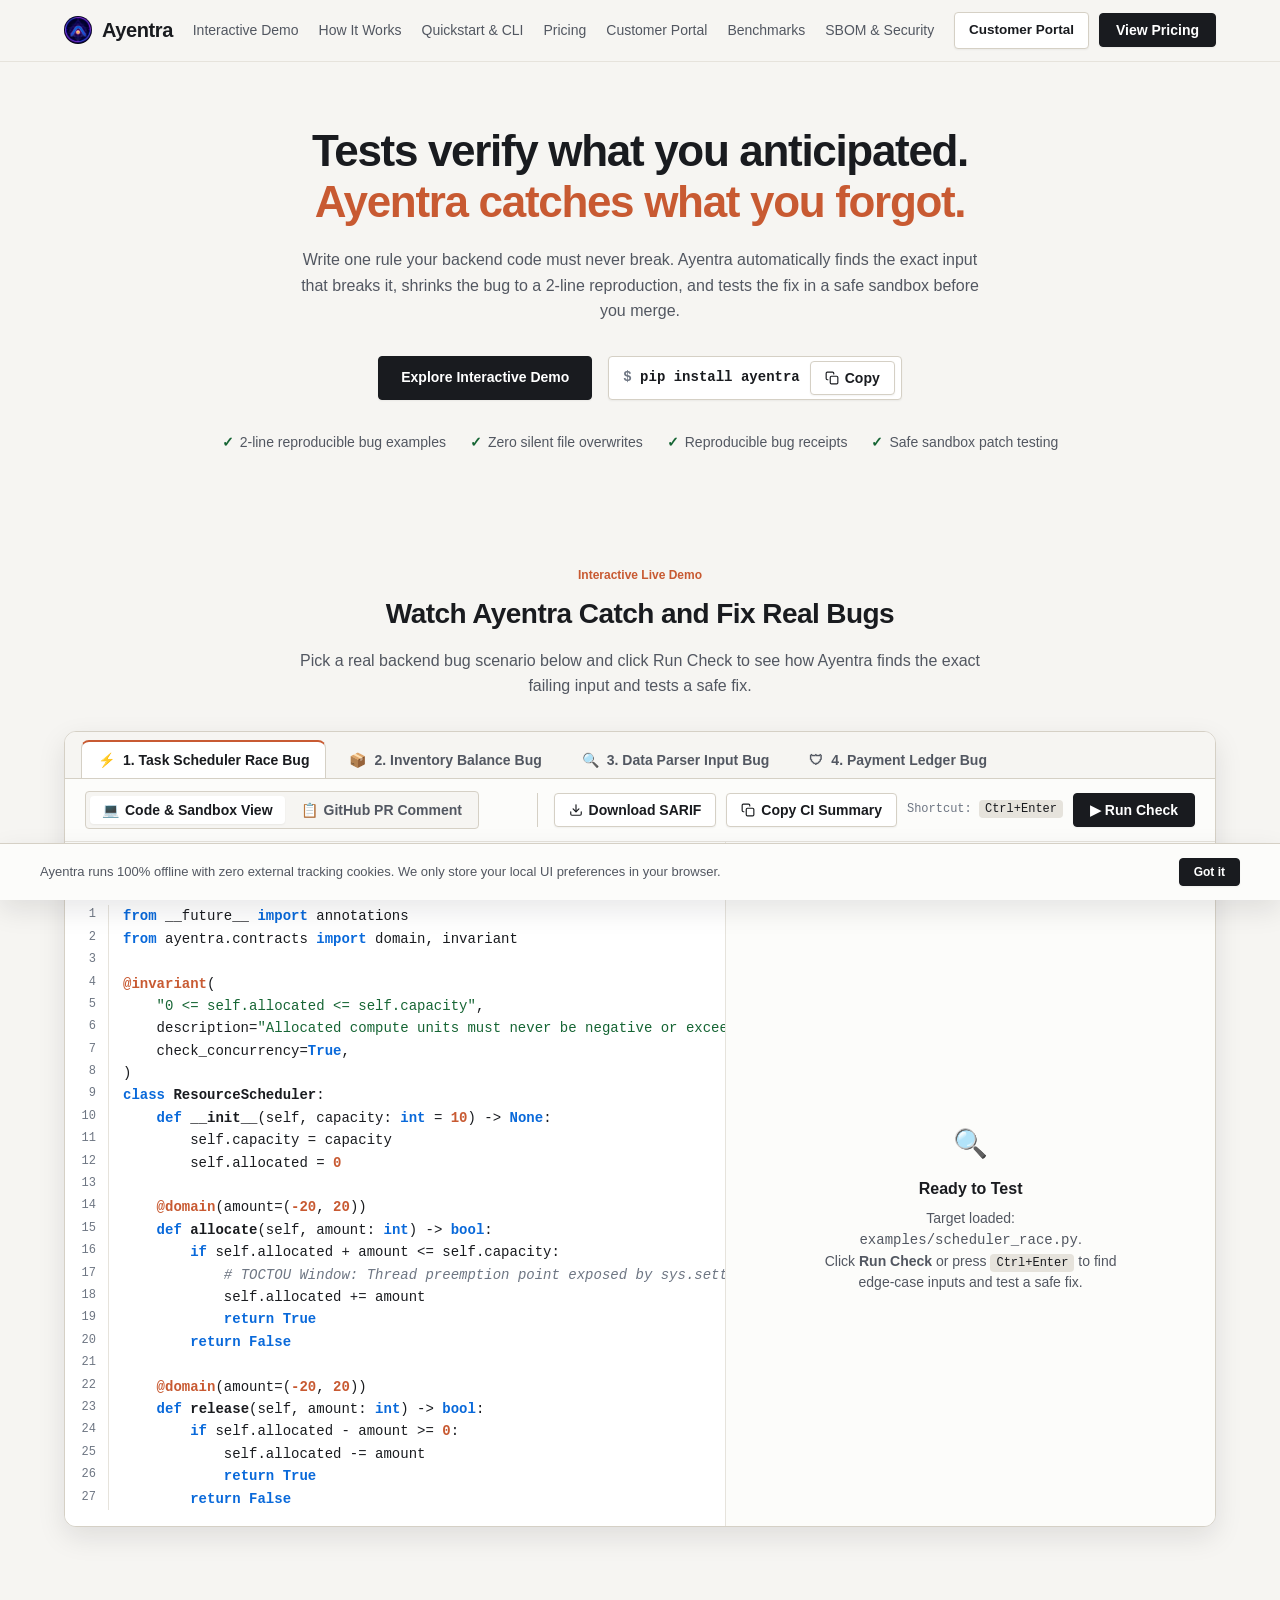
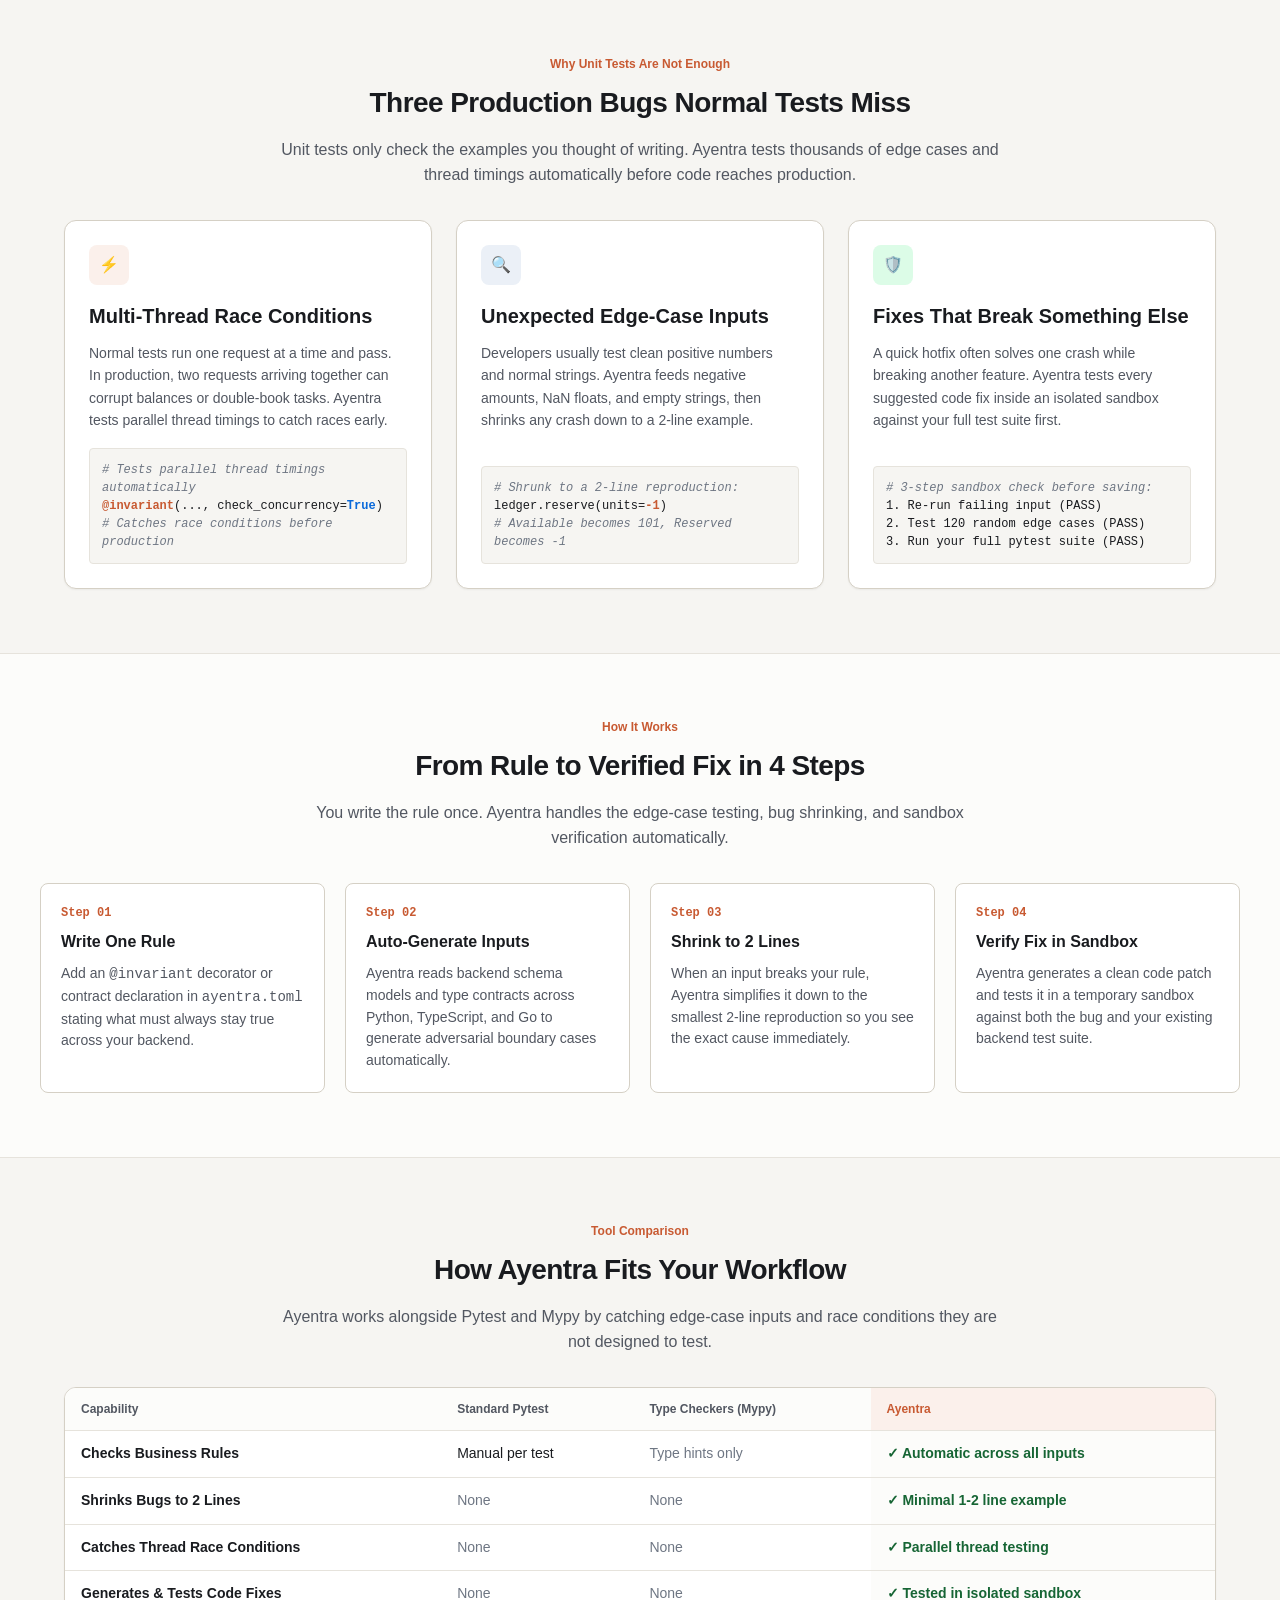
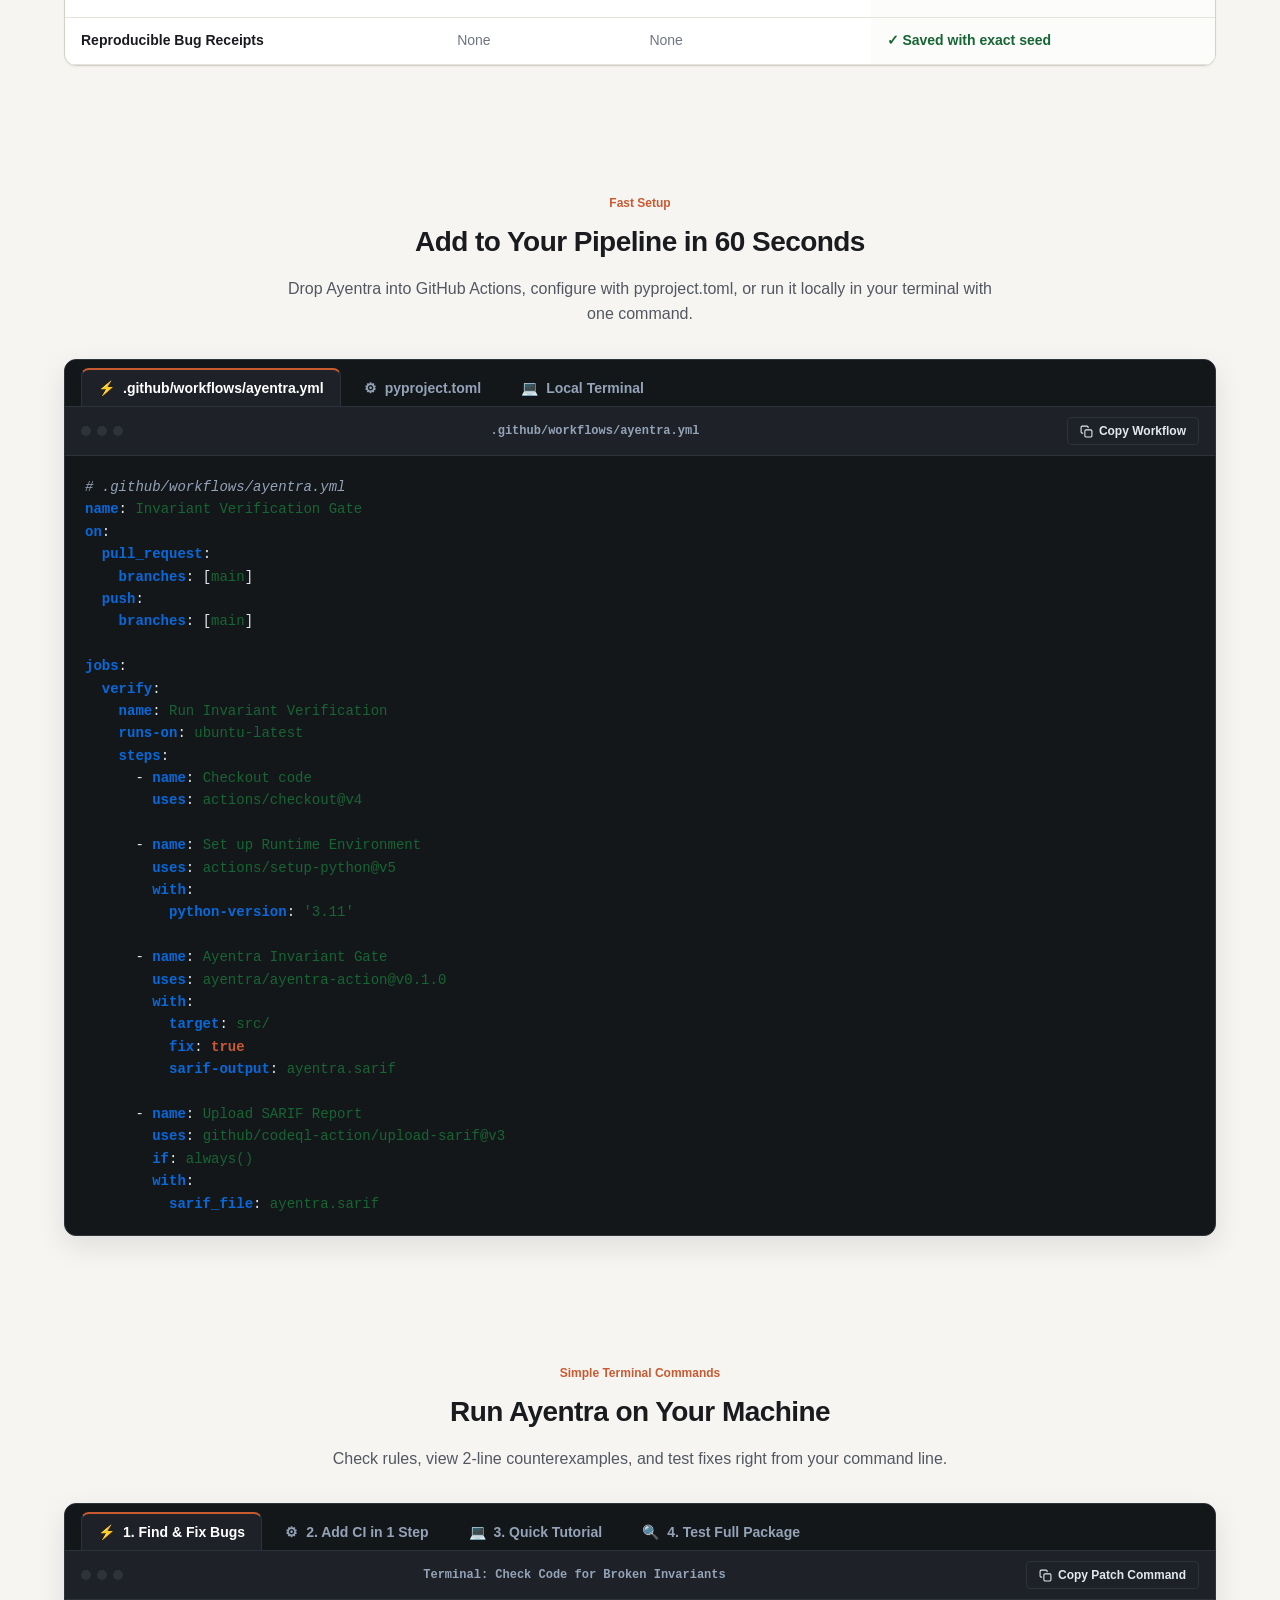
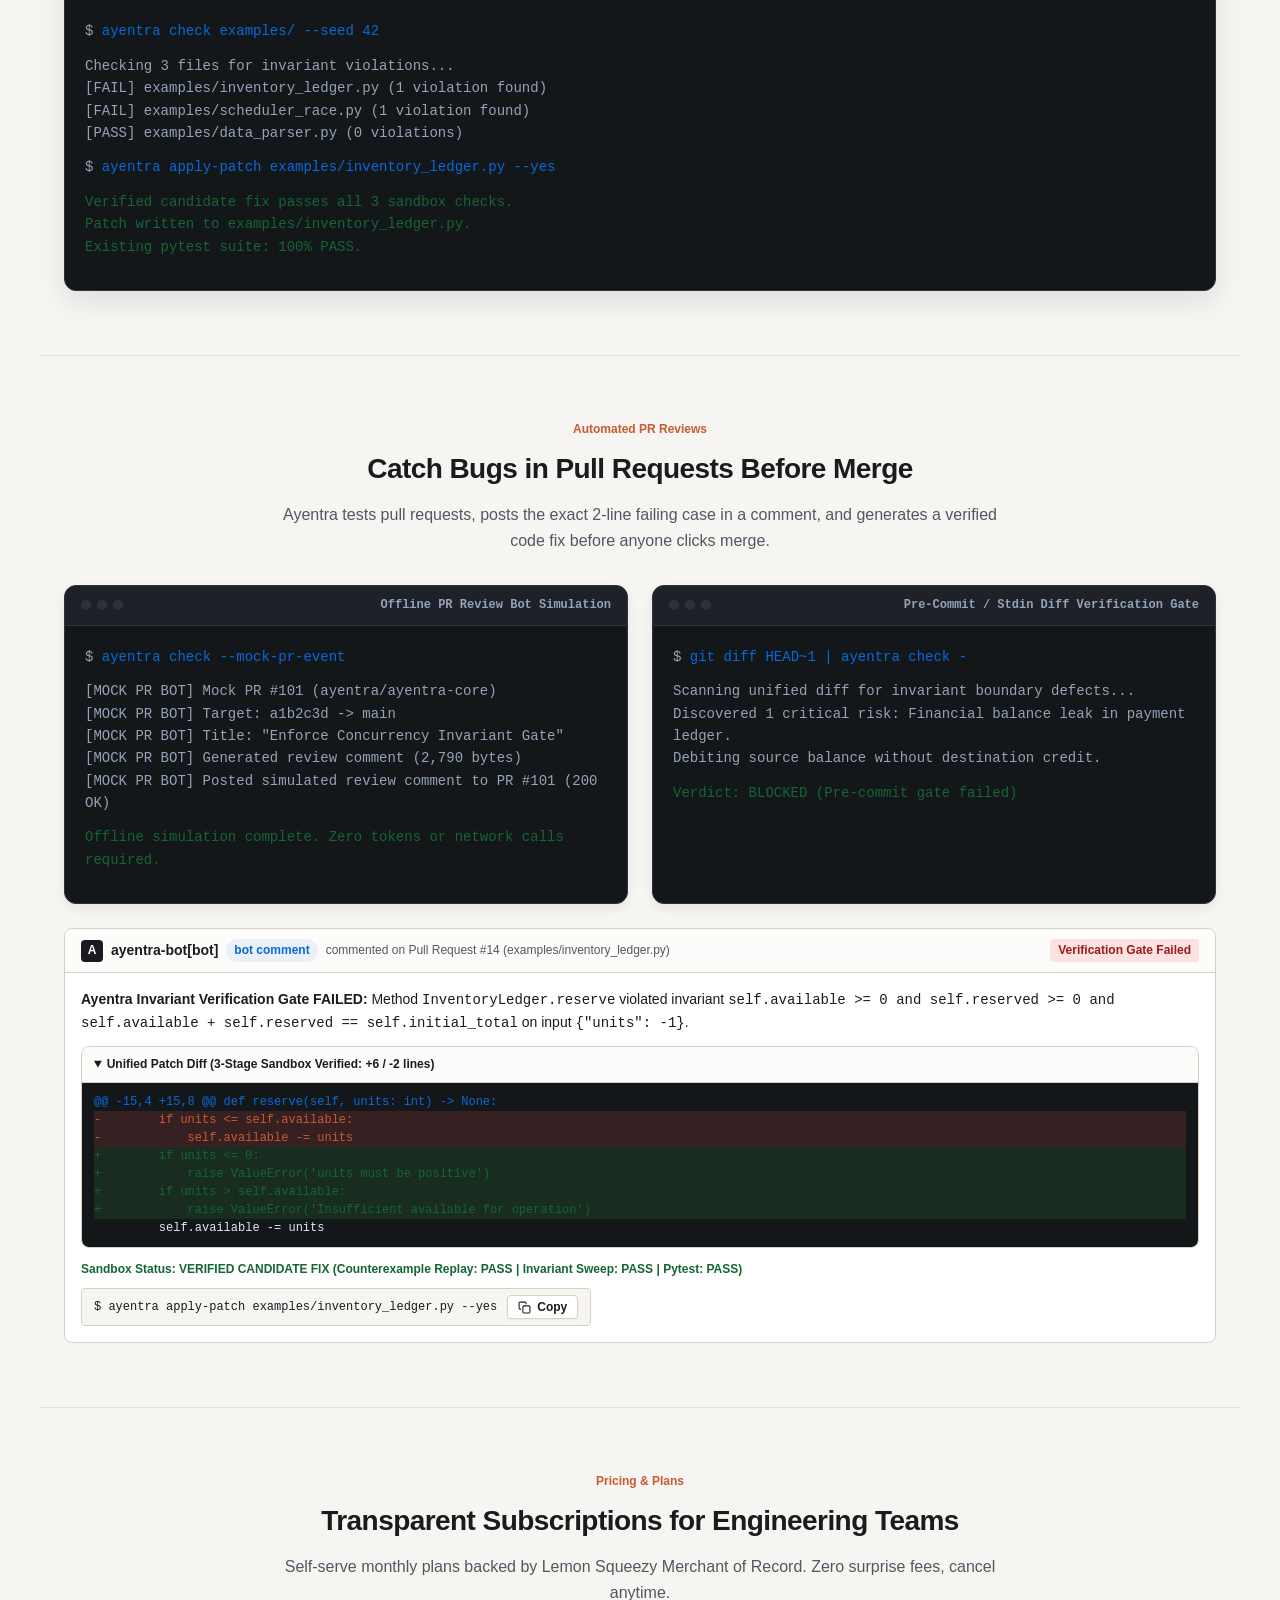
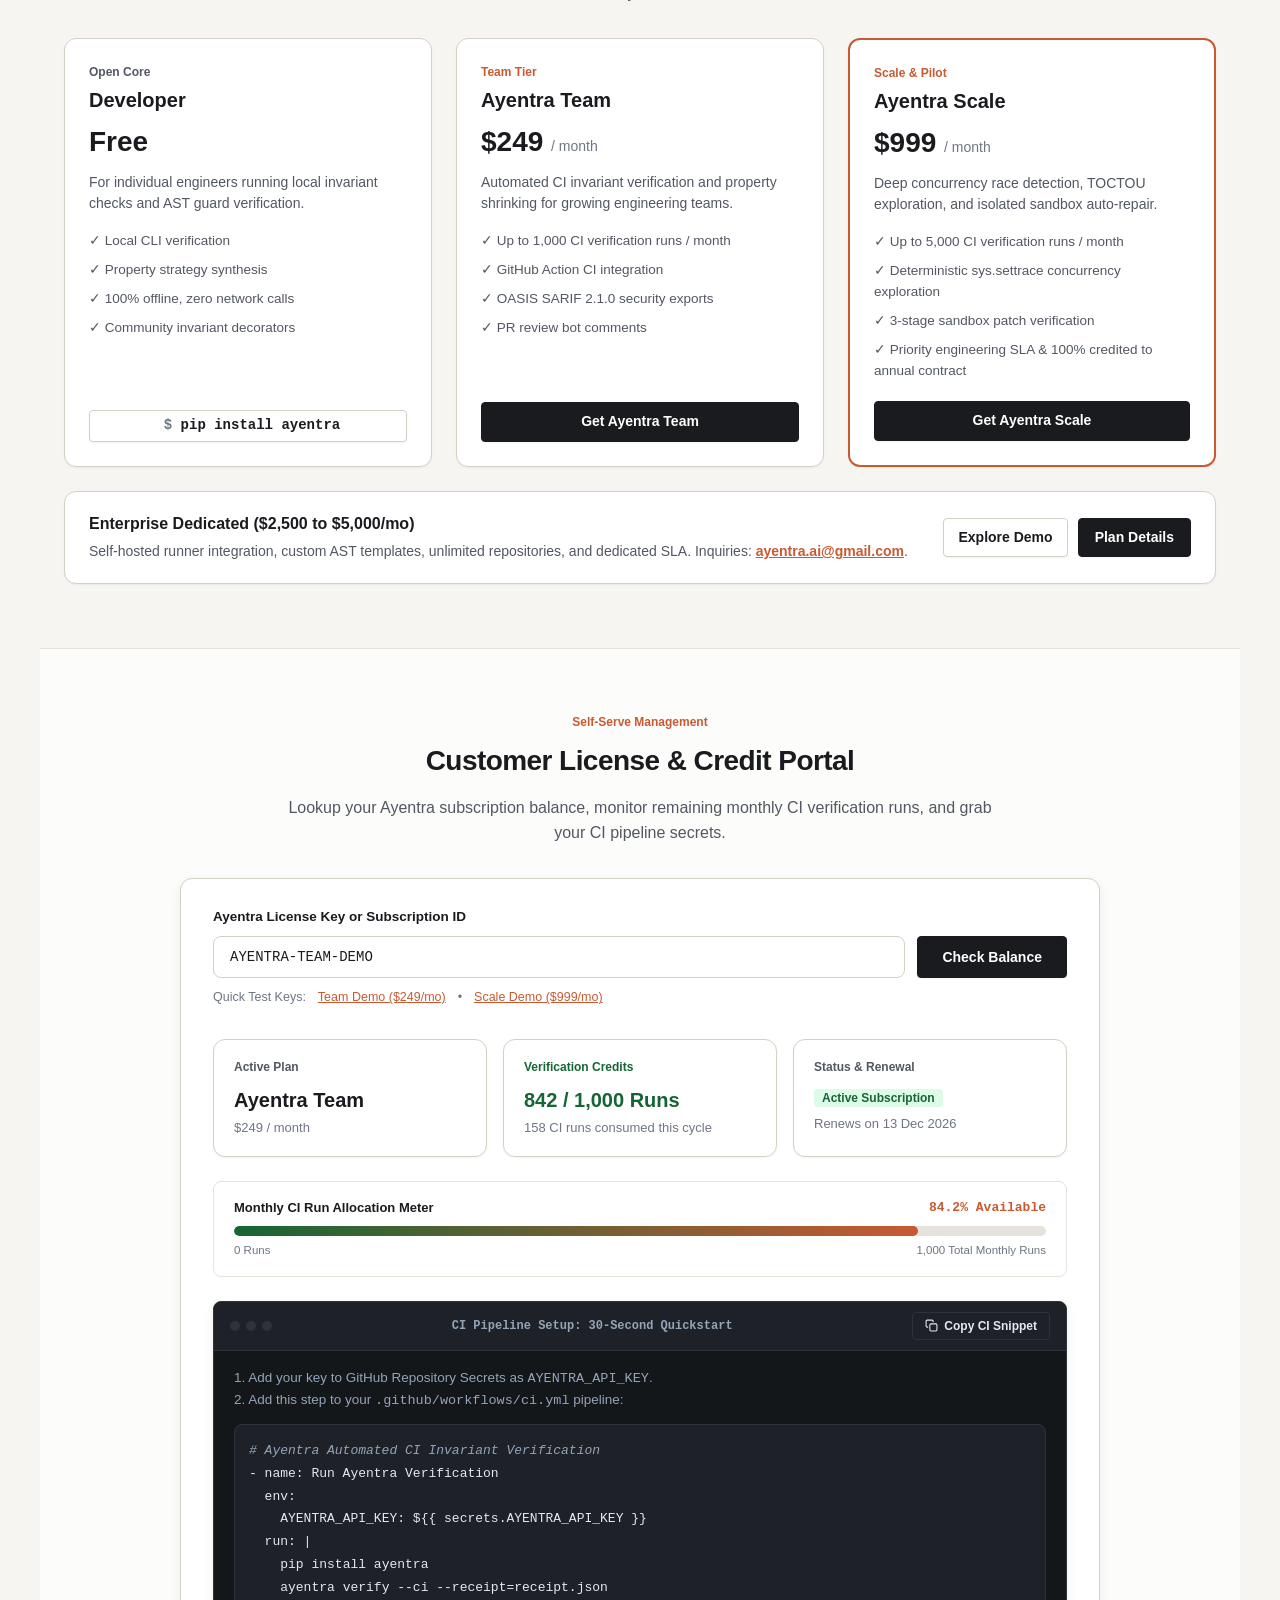
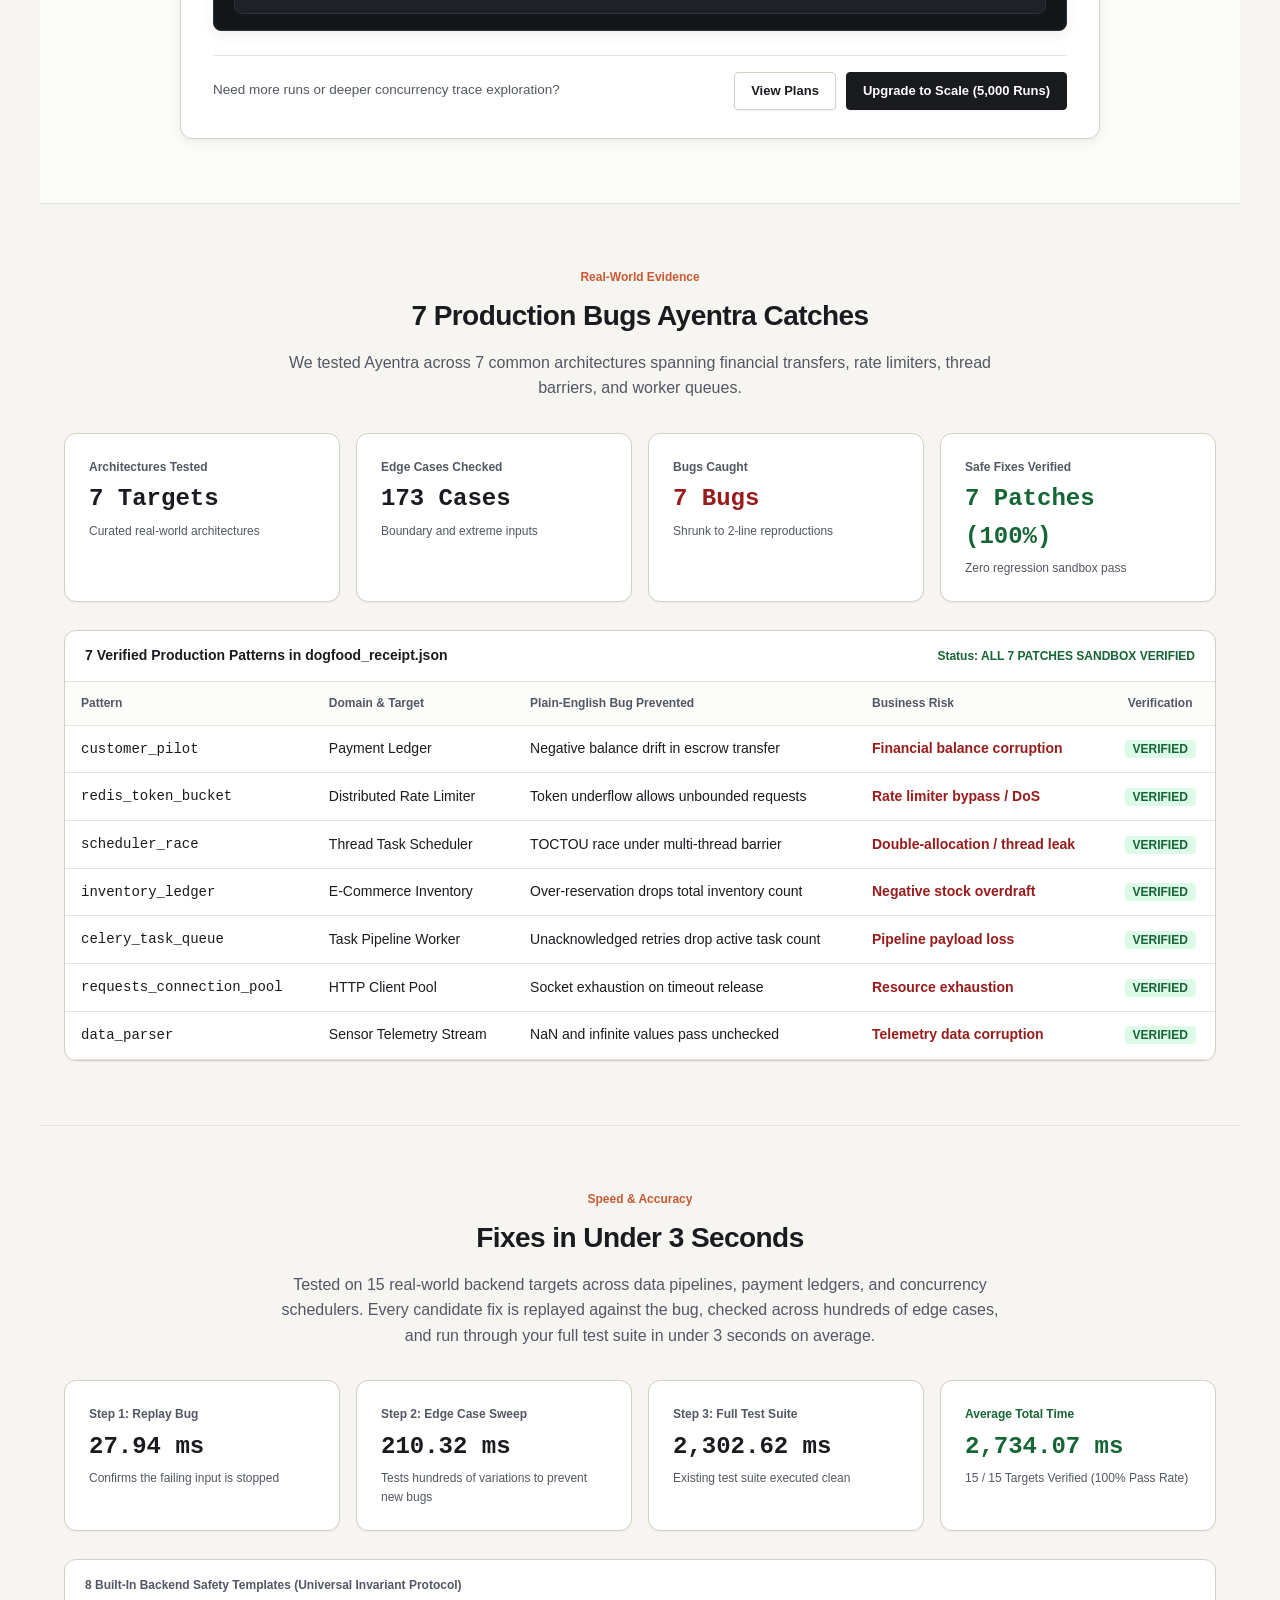
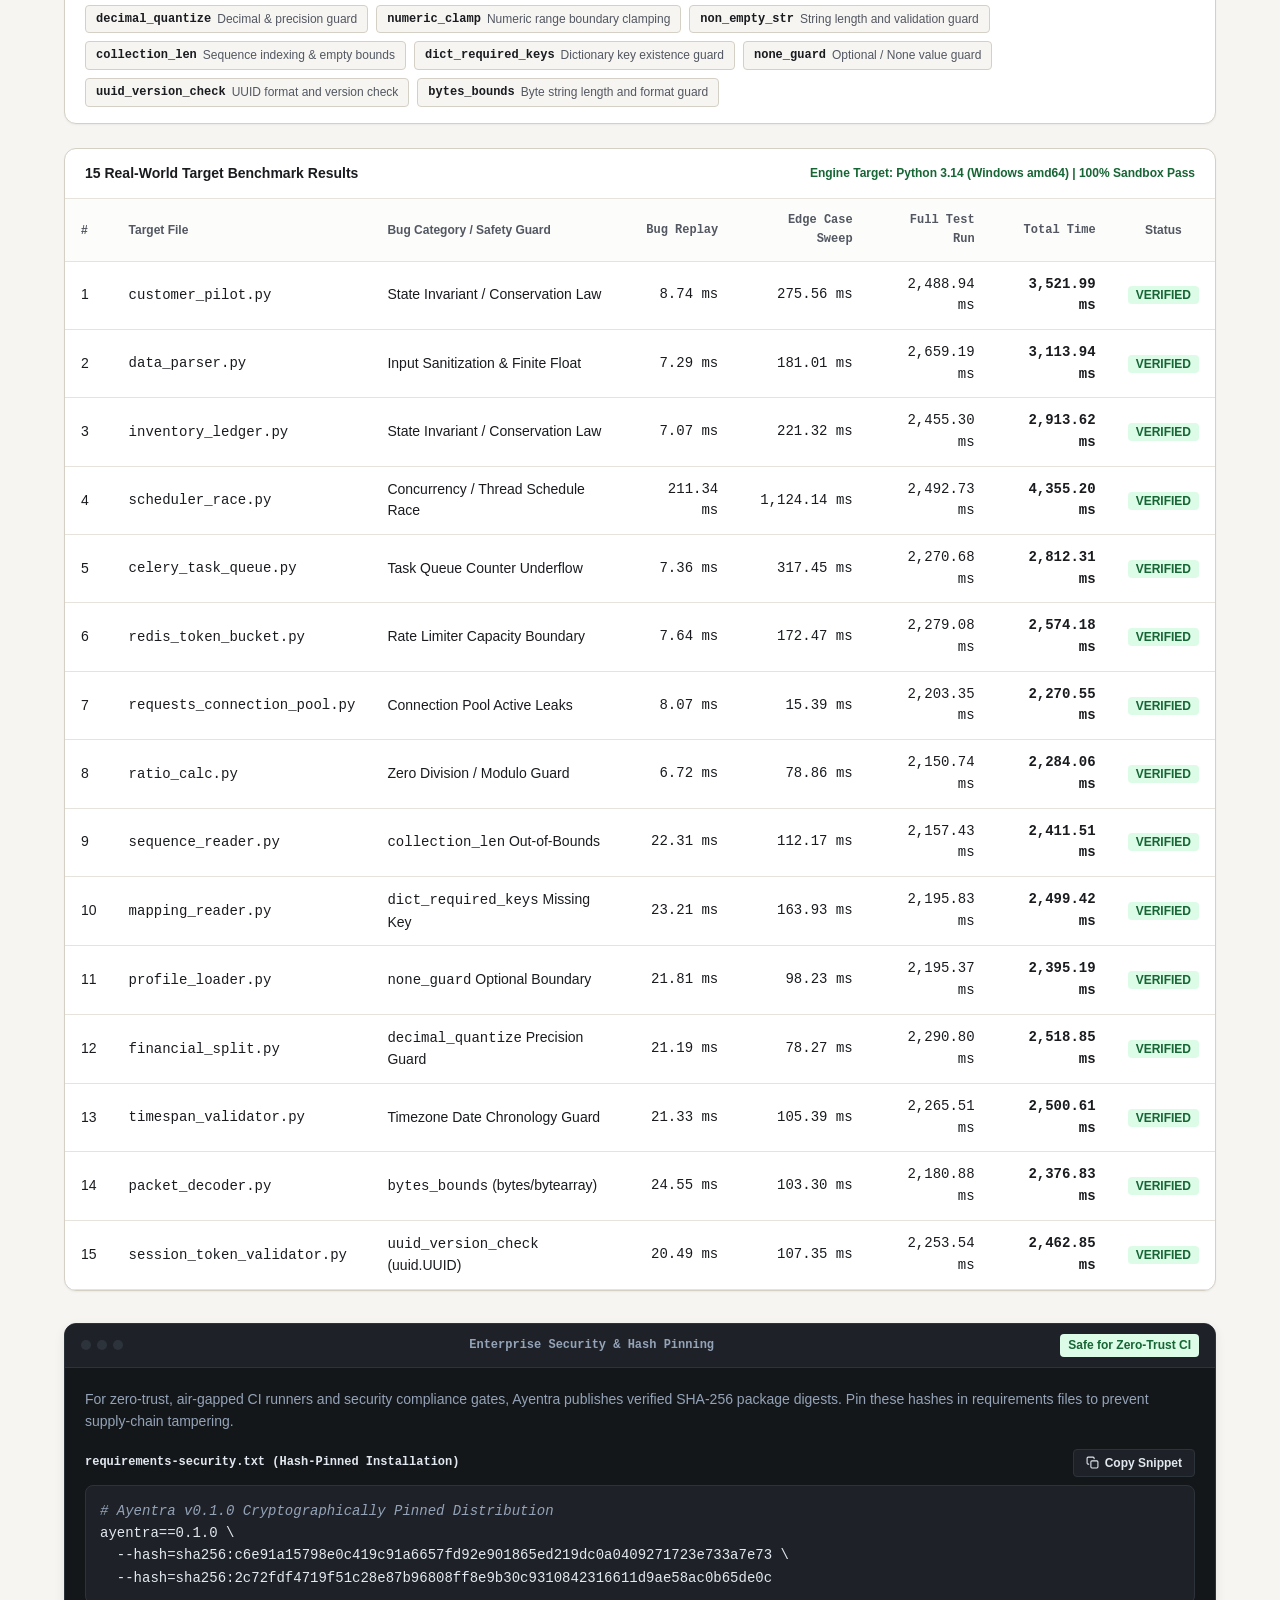
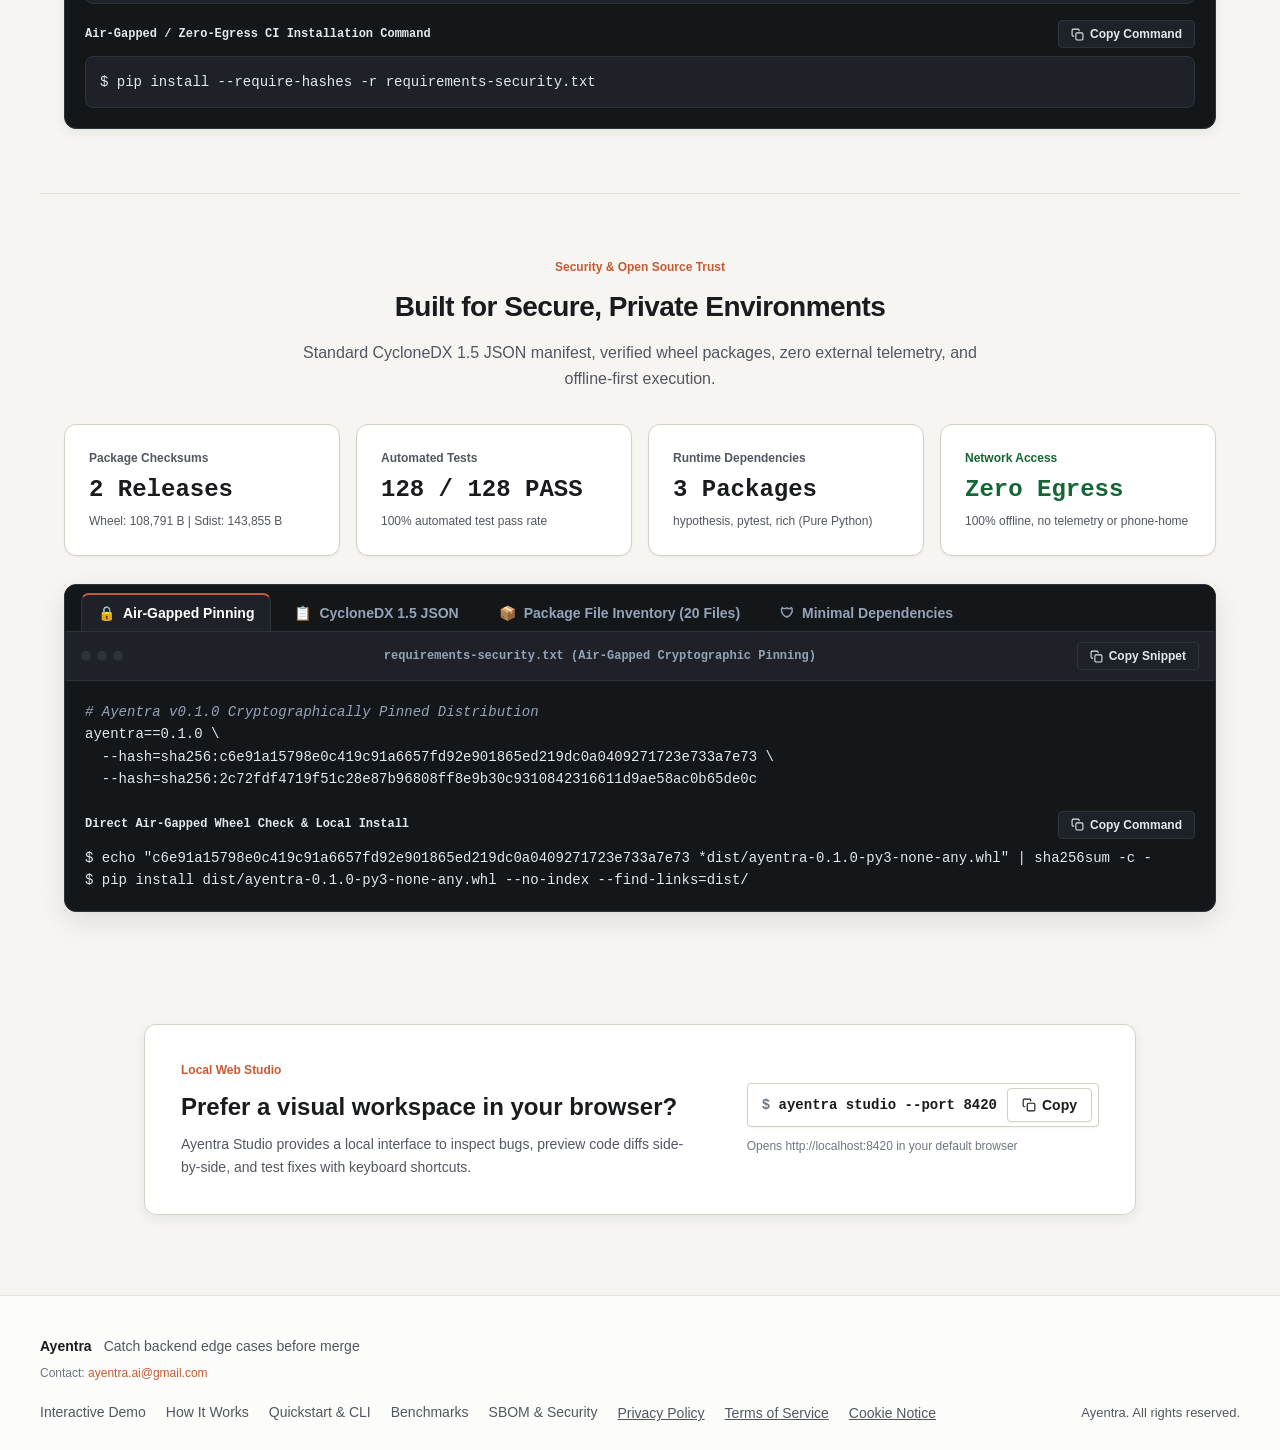
==== commit 646f60d7: "feat(engine,repair,sarif): add transition invariants, audit repairs, and parity fixes - Add Transiti" ====
--- a/src/ayentra/site/index.html
+++ b/src/ayentra/site/index.html
@@ -3,17 +3,18 @@
 <head>
   <meta charset="utf-8">
   <meta name="viewport" content="width=device-width, initial-scale=1">
-  <title>Ayentra | Catch Python Edge Cases Before Merge</title>
-  <meta name="description" content="Write one rule your Python code must never break. Ayentra automatically finds the exact input that breaks it, shrinks the bug to a 2-line reproduction, and tests the fix in a safe sandbox before you merge.">
-  <link rel="canonical" href="https://ayentra-self-healing-ci-gate-for-python-ayentra-gekf76yujn.openbot.site/">
-  <meta property="og:title" content="Ayentra | Catch Python Edge Cases Before Merge">
-  <meta property="og:description" content="Write one rule your Python code must never break. Ayentra finds the breaking input, shrinks it to 2 lines, and tests a safe fix before merge.">
+  <title>Ayentra | Catch Backend Edge Cases & Concurrency Races Before Merge</title>
+  <meta name="description" content="Write one rule your backend code must never break. Ayentra automatically finds the exact input that breaks it, shrinks the bug to a 2-line reproduction, and tests the fix in a safe sandbox before you merge.">
+  <link rel="canonical" href="https://ayentra-ai.vercel.app/">
+  <meta property="og:title" content="Ayentra | Catch Backend Edge Cases & Concurrency Races Before Merge">
+  <meta property="og:description" content="Write one rule your backend code must never break. Ayentra finds the breaking input, shrinks it to 2 lines, and tests a safe fix before merge.">
   <meta property="og:type" content="website">
-  <meta property="og:url" content="https://ayentra-self-healing-ci-gate-for-python-ayentra-gekf76yujn.openbot.site/">
-  <meta property="og:image" content="https://ayentra-self-healing-ci-gate-for-python-ayentra-gekf76yujn.openbot.site/og-image.png">
+  <meta property="og:url" content="https://ayentra-ai.vercel.app/">
+  <meta property="og:image" content="https://ayentra-ai.vercel.app/og-image.png">
   <meta name="twitter:card" content="summary_large_image">
-  <meta name="twitter:title" content="Ayentra | Catch Python Edge Cases Before Merge">
-  <meta name="twitter:description" content="Catch Python edge cases and thread races before merge with 2-line minimal counterexamples.">
+  <meta name="twitter:title" content="Ayentra | Catch Backend Edge Cases & Concurrency Races Before Merge">
+  <meta name="twitter:description" content="Catch backend edge cases and concurrency race conditions before merge with 2-line minimal counterexamples.">
+  <link rel="icon" type="image/png" href="favicon.png">
   <link rel="stylesheet" href="styles.css">
   <script type="application/ld+json">
   {
@@ -22,7 +23,7 @@
     "name": "Ayentra",
     "operatingSystem": "Cross-platform",
     "applicationCategory": "DeveloperApplication",
-    "description": "Invariant-aware bug finding and safe sandbox fixes for Python CI pipelines.",
+    "description": "Invariant-aware bug finding and safe sandbox fixes for distributed backends, microservices, and CI pipelines.",
     "softwareVersion": "0.1.0",
     "offers": {
       "@type": "Offer",
@@ -38,6 +39,7 @@
   <header class="nav-header">
     <div class="nav-container">
       <a href="#" class="brand-wrapper">
+        <img src="logo.png" alt="Ayentra logo" style="width: 28px; height: 28px; border-radius: 50%; vertical-align: middle;">
         <span class="brand-name">Ayentra</span>
       </a>
 
@@ -46,13 +48,16 @@
           <li><a href="#demo" class="nav-link">Interactive Demo</a></li>
           <li><a href="#how-it-works" class="nav-link">How It Works</a></li>
           <li><a href="#quickstart" class="nav-link">Quickstart &amp; CLI</a></li>
+          <li><a href="#pricing" class="nav-link">Pricing</a></li>
+          <li><a href="#portal" class="nav-link">Customer Portal</a></li>
           <li><a href="#benchmark" class="nav-link">Benchmarks</a></li>
           <li><a href="#sbom" class="nav-link">SBOM &amp; Security</a></li>
         </ul>
       </nav>
 
       <div class="nav-actions">
-        <button type="button" class="btn-primary" onclick="openLegalModal('pilot')">Enterprise Pilot</button>
+        <a href="#portal" class="btn-secondary" style="text-decoration: none; padding: 7px 14px; font-size: 13.5px;">Customer Portal</a>
+        <button type="button" class="btn-primary" onclick="openLegalModal('pilot')">View Pricing</button>
       </div>
     </div>
   </header>
@@ -65,7 +70,7 @@
     </h1>
 
     <p class="hero-subtitle">
-      Write one rule your Python code must never break. Ayentra automatically finds the exact input that breaks it, shrinks the bug to a 2-line reproduction, and tests the fix in a safe sandbox before you merge.
+      Write one rule your backend code must never break. Ayentra automatically finds the exact input that breaks it, shrinks the bug to a 2-line reproduction, and tests the fix in a safe sandbox before you merge.
     </p>
 
     <div class="hero-cta-group">
@@ -108,7 +113,7 @@
       <div class="section-badge">Interactive Live Demo</div>
       <h2 class="section-title">Watch Ayentra Catch and Fix Real Bugs</h2>
       <p class="section-desc">
-        Pick a real Python bug below and click Run Check to see how Ayentra finds the exact failing input and tests a safe fix.
+        Pick a real backend bug scenario below and click Run Check to see how Ayentra finds the exact failing input and tests a safe fix.
       </p>
     </div>
 
@@ -173,7 +178,7 @@
               <span class="pane-file-title" id="pane-file-name">examples/scheduler_race.py</span>
               <span class="pane-tag tag-contract" id="pane-tag">Thread Safety Rule</span>
             </div>
-            <span style="font-size: 12px; color: var(--text-muted);">Python 3.10+</span>
+            <span style="font-size: 12px; color: var(--text-muted);">Universal Backend (Python, TS, Go)</span>
           </div>
 
           <div class="editor-wrapper">
@@ -283,7 +288,7 @@
           <div class="step-num">Step 01</div>
           <h3 class="step-name">Write One Rule</h3>
           <p class="step-text">
-            Add an <code>@invariant</code> decorator in Python or a rule in <code>ayentra.toml</code> stating what must always stay true.
+            Add an <code>@invariant</code> decorator or contract declaration in <code>ayentra.toml</code> stating what must always stay true across your backend.
           </p>
         </div>
 
@@ -291,7 +296,7 @@
           <div class="step-num">Step 02</div>
           <h3 class="step-name">Auto-Generate Inputs</h3>
           <p class="step-text">
-            Ayentra reads your Python type hints (ints, Decimals, dates, dataclasses) and generates realistic edge-case inputs automatically.
+            Ayentra reads backend schema models and type contracts across Python, TypeScript, and Go to generate adversarial boundary cases automatically.
           </p>
         </div>
 
@@ -307,7 +312,7 @@
           <div class="step-num">Step 04</div>
           <h3 class="step-name">Verify Fix in Sandbox</h3>
           <p class="step-text">
-            Ayentra generates a clean code patch and tests it in a temporary sandbox against both the bug and your existing pytest suite.
+            Ayentra generates a clean code patch and tests it in a temporary sandbox against both the bug and your existing backend test suite.
           </p>
         </div>
       </div>
@@ -431,7 +436,7 @@
       - <span class="syn-key">name</span>: <span class="syn-str">Checkout code</span>
         <span class="syn-key">uses</span>: <span class="syn-str">actions/checkout@v4</span>
 
-      - <span class="syn-key">name</span>: <span class="syn-str">Set up Python</span>
+      - <span class="syn-key">name</span>: <span class="syn-str">Set up Runtime Environment</span>
         <span class="syn-key">uses</span>: <span class="syn-str">actions/setup-python@v5</span>
         <span class="syn-key">with</span>:
           <span class="syn-key">python-version</span>: <span class="syn-str">'3.11'</span>
@@ -592,7 +597,8 @@
             <span class="term-out">$ </span><code class="term-cmd">ayentra init --ci</code>
           </div>
           <div class="term-line term-out">
-            Scanning repository structure... Detected Python package at src/<br>
+            Scanning repository structure... Detected backend services at src/<br>
+            Loaded invariant adapter: Python (Native), TypeScript &amp; Go (Preview)<br>
             Created contract configuration: ayentra.toml<br>
             Created GitHub Actions workflow: .github/workflows/ayentra.yml
           </div>
@@ -764,58 +770,216 @@
   </section>
 
   <!-- Enterprise Pilot Section -->
-  <section class="cli-section" id="pilot" style="border-top: 1px solid var(--border-subtle);">
+  <!-- Pricing & Enterprise Pilot Section -->
+  <section class="cli-section" id="pricing" style="border-top: 1px solid var(--border-subtle);">
     <div class="section-header-centered">
-      <div class="section-badge">Enterprise Pilot</div>
-      <h2 class="section-title">Protect Your Codebase in 2 Commands</h2>
+      <div class="section-badge">Pricing &amp; Plans</div>
+      <h2 class="section-title">Transparent Subscriptions for Engineering Teams</h2>
       <p class="section-subtitle">
-        Set up automated bug checks and safe fixes in your CI pipeline with zero complex setup.
-        Full GitHub Actions workflow scaffolding, SARIF code scanning reports, and isolated sandbox patch testing.
+        Self-serve monthly plans backed by Lemon Squeezy Merchant of Record. Zero surprise fees, cancel anytime.
       </p>
     </div>
 
-    <div class="cards-grid-three">
-      <div class="difference-card">
-        <div class="metric-label">1. Quick CI Setup</div>
-        <h3 style="font-size: 16px; margin-bottom: 8px;">Two-Command Setup</h3>
-        <p style="font-size: 14px; color: var(--text-secondary); margin-bottom: 12px;">
-          Install and enable automatic bug checks across your entire repository in two commands.
-        </p>
-        <div class="feature-code-snippet">pip install ayentra
-ayentra init --ci</div>
-      </div>
-
-      <div class="difference-card">
-        <div class="metric-label">2. Security Scanning</div>
-        <h3 style="font-size: 16px; margin-bottom: 8px;">Standard Security Alerts</h3>
-        <p style="font-size: 14px; color: var(--text-secondary); margin-bottom: 12px;">
-          Integrates directly with GitHub Code Scanning alerts, SonarQube, and CI dashboards.
-        </p>
-        <div class="feature-code-snippet">ayentra check . --ci --sarif report.sarif</div>
-      </div>
-
-      <div class="difference-card">
-        <div class="metric-label">3. Automated Review</div>
-        <h3 style="font-size: 16px; margin-bottom: 8px;">Helpful PR Comments</h3>
-        <p style="font-size: 14px; color: var(--text-secondary); margin-bottom: 12px;">
-          Posts clear GitHub pull request comments showing the exact bug reproduction and a tested fix.
-        </p>
-        <div class="feature-code-snippet">ayentra check --mock-pr-event</div>
+    <!-- Pricing Cards Grid -->
+    <div class="cards-grid-three" style="margin-bottom: 24px;">
+      <!-- Developer Free -->
+      <div class="difference-card" style="display: flex; flex-direction: column; justify-content: space-between;">
+        <div>
+          <div class="metric-label">Open Core</div>
+          <h3 style="font-size: 20px; margin-bottom: 4px;">Developer</h3>
+          <div style="font-size: 28px; font-weight: 700; color: var(--text-primary); margin-bottom: 8px;">Free</div>
+          <p style="font-size: 14px; color: var(--text-secondary); margin-bottom: 16px;">
+            For individual engineers running local invariant checks and AST guard verification.
+          </p>
+          <ul style="list-style: none; padding: 0; margin: 0 0 20px 0; font-size: 13.5px; color: var(--text-secondary); display: flex; flex-direction: column; gap: 8px;">
+            <li>✓ Local CLI verification</li>
+            <li>✓ Property strategy synthesis</li>
+            <li>✓ 100% offline, zero network calls</li>
+            <li>✓ Community invariant decorators</li>
+          </ul>
+        </div>
+        <div class="cli-badge-group" data-cmd="pip install ayentra" style="margin: 0; width: 100%; justify-content: center;">
+          <code class="cli-badge-code"><span>$ </span>pip install ayentra</code>
+        </div>
+      </div>
+
+      <!-- Ayentra Team ($249/mo) -->
+      <div class="difference-card" style="display: flex; flex-direction: column; justify-content: space-between; border: 1px solid var(--border-default);">
+        <div>
+          <div class="metric-label" style="color: var(--accent-terracotta);">Team Tier</div>
+          <h3 style="font-size: 20px; margin-bottom: 4px;">Ayentra Team</h3>
+          <div style="font-size: 28px; font-weight: 700; color: var(--text-primary); margin-bottom: 8px;">$249 <span style="font-size: 14px; font-weight: 400; color: var(--text-muted);">/ month</span></div>
+          <p style="font-size: 14px; color: var(--text-secondary); margin-bottom: 16px;">
+            Automated CI invariant verification and property shrinking for growing engineering teams.
+          </p>
+          <ul style="list-style: none; padding: 0; margin: 0 0 20px 0; font-size: 13.5px; color: var(--text-secondary); display: flex; flex-direction: column; gap: 8px;">
+            <li>✓ Up to 1,000 CI verification runs / month</li>
+            <li>✓ GitHub Action CI integration</li>
+            <li>✓ OASIS SARIF 2.1.0 security exports</li>
+            <li>✓ PR review bot comments</li>
+          </ul>
+        </div>
+        <a href="https://ayentra.lemonsqueezy.com/checkout/buy/a58ed229-19a0-4023-b0ac-09b5d89fc511" target="_blank" rel="noopener noreferrer" class="btn-primary" style="width: 100%; text-align: center; justify-content: center; text-decoration: none;">Get Ayentra Team</a>
+      </div>
+
+      <!-- Ayentra Scale ($999/mo) -->
+      <div class="difference-card" style="display: flex; flex-direction: column; justify-content: space-between; border: 2px solid var(--accent-terracotta);">
+        <div>
+          <div class="metric-label" style="color: var(--accent-terracotta);">Scale &amp; Pilot</div>
+          <h3 style="font-size: 20px; margin-bottom: 4px;">Ayentra Scale</h3>
+          <div style="font-size: 28px; font-weight: 700; color: var(--text-primary); margin-bottom: 8px;">$999 <span style="font-size: 14px; font-weight: 400; color: var(--text-muted);">/ month</span></div>
+          <p style="font-size: 14px; color: var(--text-secondary); margin-bottom: 16px;">
+            Deep concurrency race detection, TOCTOU exploration, and isolated sandbox auto-repair.
+          </p>
+          <ul style="list-style: none; padding: 0; margin: 0 0 20px 0; font-size: 13.5px; color: var(--text-secondary); display: flex; flex-direction: column; gap: 8px;">
+            <li>✓ Up to 5,000 CI verification runs / month</li>
+            <li>✓ Deterministic sys.settrace concurrency exploration</li>
+            <li>✓ 3-stage sandbox patch verification</li>
+            <li>✓ Priority engineering SLA &amp; 100% credited to annual contract</li>
+          </ul>
+        </div>
+        <a href="https://ayentra.lemonsqueezy.com/checkout/buy/075ff1d2-743c-4b16-85ea-995a77d8ed26" target="_blank" rel="noopener noreferrer" class="btn-primary" style="width: 100%; text-align: center; justify-content: center; text-decoration: none;">Get Ayentra Scale</a>
       </div>
     </div>
 
     <div class="data-table-card" style="padding: 20px 24px;">
       <div style="display: flex; align-items: center; justify-content: space-between; flex-wrap: wrap; gap: 16px;">
         <div>
-          <h3 style="font-size: 16px; margin-bottom: 4px;">Real Production Example: Financial Ledger</h3>
+          <h3 style="font-size: 16px; margin-bottom: 4px;">Enterprise Dedicated ($2,500 to $5,000/mo)</h3>
           <p style="font-size: 14px; color: var(--text-secondary);">
-            See how Ayentra catches balance drift and race conditions in <code>examples/customer_pilot.py</code> and read the guide in <code>docs/design_partner_kit.md</code>.
+            Self-hosted runner integration, custom AST templates, unlimited repositories, and dedicated SLA. Inquiries: <a href="mailto:ayentra.ai@gmail.com" style="color: var(--accent-terracotta); font-weight: 700;">ayentra.ai@gmail.com</a>.
           </p>
         </div>
         <div style="display: flex; gap: 10px; flex-wrap: wrap;">
           <a href="#demo" class="btn-secondary">Explore Demo</a>
-          <a href="#studio" class="btn-primary">Launch Studio</a>
-        </div>
+          <button type="button" class="btn-primary" onclick="openLegalModal('pilot')">Plan Details</button>
+        </div>
+      </div>
+    </div>
+  </section>
+
+  <!-- Customer License & Credit Portal Section -->
+  <section class="cli-section" id="portal" style="border-top: 1px solid var(--border-subtle); background: var(--bg-surface);">
+    <div class="section-header-centered">
+      <div class="section-badge">Self-Serve Management</div>
+      <h2 class="section-title">Customer License &amp; Credit Portal</h2>
+      <p class="section-subtitle">
+        Lookup your Ayentra subscription balance, monitor remaining monthly CI verification runs, and grab your CI pipeline secrets.
+      </p>
+    </div>
+
+    <div class="data-table-card" style="max-width: 920px; margin: 0 auto; padding: 28px 32px; border: 1px solid var(--border-default); box-shadow: var(--shadow-md);">
+      
+      <!-- Search / Input Row -->
+      <div style="margin-bottom: 24px;">
+        <label for="portal-license-input" style="display: block; font-size: 13.5px; font-weight: 600; color: var(--text-primary); margin-bottom: 8px;">
+          Ayentra License Key or Subscription ID
+        </label>
+        <div style="display: flex; gap: 12px; flex-wrap: wrap;">
+          <input 
+            type="text" 
+            id="portal-license-input" 
+            value="AYENTRA-TEAM-DEMO" 
+            placeholder="e.g. AYENTRA-TEAM-A8F291 or AYENTRA-SCALE-..."
+            style="flex: 1; min-width: 260px; padding: 12px 16px; border: 1px solid var(--border-default); border-radius: var(--radius-md); font-family: var(--font-mono); font-size: 14px; background: var(--bg-card); color: var(--text-primary);"
+          />
+          <button type="button" class="btn-primary" id="portal-check-btn" onclick="checkLicenseBalance()" style="padding: 12px 24px; font-weight: 600;">
+            Check Balance
+          </button>
+        </div>
+        
+        <div style="display: flex; gap: 12px; align-items: center; margin-top: 10px; font-size: 12.5px; color: var(--text-muted); flex-wrap: wrap;">
+          <span>Quick Test Keys:</span>
+          <button type="button" class="btn-text-link" onclick="fillAndCheckLicense('AYENTRA-TEAM-DEMO')" style="background: none; border: none; color: var(--accent-terracotta); cursor: pointer; text-decoration: underline; font-size: 12.5px; padding: 0;">
+            Team Demo ($249/mo)
+          </button>
+          <span>•</span>
+          <button type="button" class="btn-text-link" onclick="fillAndCheckLicense('AYENTRA-SCALE-DEMO')" style="background: none; border: none; color: var(--accent-terracotta); cursor: pointer; text-decoration: underline; font-size: 12.5px; padding: 0;">
+            Scale Demo ($999/mo)
+          </button>
+        </div>
+      </div>
+
+      <!-- Portal Status Message / Alert Container -->
+      <div id="portal-status-alert" style="display: none; padding: 12px 16px; border-radius: var(--radius-md); margin-bottom: 20px; font-size: 13.5px;"></div>
+
+      <!-- Live Dashboard Results Container -->
+      <div id="portal-dashboard-results">
+        
+        <!-- Summary Metric Cards -->
+        <div class="cards-grid-three" style="margin-bottom: 24px; gap: 16px;">
+          <div class="difference-card" style="padding: 18px 20px; background: var(--bg-card);">
+            <div class="metric-label">Active Plan</div>
+            <div id="portal-plan-name" style="font-size: 20px; font-weight: 700; color: var(--text-primary); margin: 4px 0 2px 0;">Ayentra Team</div>
+            <div id="portal-plan-price" style="font-size: 13px; color: var(--text-muted);">$249 / month</div>
+          </div>
+
+          <div class="difference-card" style="padding: 18px 20px; background: var(--bg-card);">
+            <div class="metric-label" style="color: var(--accent-green);">Verification Credits</div>
+            <div id="portal-credits-metric" style="font-size: 20px; font-weight: 700; color: var(--accent-green); margin: 4px 0 2px 0;">842 / 1,000 Runs</div>
+            <div id="portal-credits-used" style="font-size: 13px; color: var(--text-muted);">158 CI runs consumed this cycle</div>
+          </div>
+
+          <div class="difference-card" style="padding: 18px 20px; background: var(--bg-card);">
+            <div class="metric-label">Status &amp; Renewal</div>
+            <div id="portal-status-pill-wrap" style="margin: 6px 0;">
+              <span class="status-pill pill-pass" id="portal-status-badge">Active Subscription</span>
+            </div>
+            <div id="portal-renewal-date" style="font-size: 13px; color: var(--text-muted);">Renews on 13 Dec 2026</div>
+          </div>
+        </div>
+
+        <!-- Progress Bar Meter -->
+        <div style="background: var(--bg-card); padding: 16px 20px; border-radius: var(--radius-md); border: 1px solid var(--border-subtle); margin-bottom: 24px;">
+          <div style="display: flex; justify-content: space-between; align-items: center; margin-bottom: 8px; font-size: 13px;">
+            <span style="font-weight: 600; color: var(--text-primary);">Monthly CI Run Allocation Meter</span>
+            <span id="portal-percent-text" style="font-family: var(--font-mono); font-weight: 700; color: var(--accent-terracotta);">84.2% Available</span>
+          </div>
+          <div style="width: 100%; height: 10px; background: var(--border-subtle); border-radius: var(--radius-pill); overflow: hidden;">
+            <div id="portal-progress-bar" style="width: 84.2%; height: 100%; background: linear-gradient(90deg, var(--accent-green), var(--accent-terracotta)); border-radius: var(--radius-pill); transition: width 0.4s ease;"></div>
+          </div>
+          <div style="display: flex; justify-content: space-between; font-size: 11.5px; color: var(--text-muted); margin-top: 6px;">
+            <span>0 Runs</span>
+            <span id="portal-total-runs-label">1,000 Total Monthly Runs</span>
+          </div>
+        </div>
+
+        <!-- GitHub Actions Secret Integration Tab -->
+        <div class="terminal-card" style="border: 1px solid var(--border-dark); border-radius: var(--radius-md);">
+          <div class="terminal-bar">
+            <div class="terminal-dots"><span class="dot"></span><span class="dot"></span><span class="dot"></span></div>
+            <span class="terminal-title">CI Pipeline Setup: 30-Second Quickstart</span>
+            <button type="button" class="quickstart-copy-btn" id="portal-copy-ci-btn" onclick="copyPortalCiSnippet()" title="Copy GitHub Actions workflow snippet">
+              <svg width="13" height="13" viewBox="0 0 24 24" fill="none" stroke="currentColor" stroke-width="2" stroke-linecap="round" stroke-linejoin="round"><rect x="9" y="9" width="13" height="13" rx="2" ry="2"></rect><path d="M5 15H4a2 2 0 0 1-2-2V4a2 2 0 0 1 2-2h9a2 2 0 0 1 2 2v1"></path></svg>
+              <span id="portal-copy-text">Copy CI Snippet</span>
+            </button>
+          </div>
+          <div class="terminal-body" style="padding: 16px 20px;">
+            <p style="font-size: 13.5px; color: var(--text-code-muted); margin-bottom: 12px; font-family: var(--font-sans);">
+              1. Add your key to GitHub Repository Secrets as <code>AYENTRA_API_KEY</code>.<br>
+              2. Add this step to your <code>.github/workflows/ci.yml</code> pipeline:
+            </p>
+            <pre class="quickstart-code-pre" style="background: var(--bg-code-surface); padding: 14px; border-radius: var(--radius-md); border: 1px solid var(--border-dark); overflow-x: auto;"><code id="portal-ci-code" style="color: var(--text-code); font-family: var(--font-mono); font-size: 13px;"><span class="syn-comment"># Ayentra Automated CI Invariant Verification</span>
+- name: Run Ayentra Verification
+  env:
+    AYENTRA_API_KEY: ${{ secrets.AYENTRA_API_KEY }}
+  run: |
+    pip install ayentra
+    ayentra verify --ci --receipt=receipt.json</code></pre>
+          </div>
+        </div>
+
+        <!-- Top-up / Upgrade Footer -->
+        <div style="display: flex; justify-content: space-between; align-items: center; margin-top: 24px; padding-top: 16px; border-top: 1px solid var(--border-subtle); flex-wrap: wrap; gap: 12px;">
+          <div style="font-size: 13.5px; color: var(--text-secondary);">
+            Need more runs or deeper concurrency trace exploration?
+          </div>
+          <div style="display: flex; gap: 10px;">
+            <a href="#pricing" class="btn-secondary" style="font-size: 13px; padding: 8px 16px;">View Plans</a>
+            <a href="https://ayentra.lemonsqueezy.com/checkout/buy/075ff1d2-743c-4b16-85ea-995a77d8ed26" target="_blank" rel="noopener noreferrer" class="btn-primary" style="font-size: 13px; padding: 8px 16px; text-decoration: none;">Upgrade to Scale (5,000 Runs)</a>
+          </div>
+        </div>
+
       </div>
     </div>
   </section>
@@ -931,7 +1095,7 @@
       <div class="section-badge">Speed &amp; Accuracy</div>
       <h2 class="section-title">Fixes in Under 3 Seconds</h2>
       <p class="section-subtitle">
-        Tested on 15 real-world Python targets. Every candidate fix is replayed against the bug, checked across hundreds of edge cases, and run through your full test suite in under 3 seconds on average.
+        Tested on 15 real-world backend targets across data pipelines, payment ledgers, and concurrency schedulers. Every candidate fix is replayed against the bug, checked across hundreds of edge cases, and run through your full test suite in under 3 seconds on average.
       </p>
     </div>
 
@@ -961,7 +1125,7 @@
     <!-- 8 Safety Templates Supported Badge Bar -->
     <div class="data-table-card" style="padding: 16px 20px; margin-bottom: 24px;">
       <div class="metric-label" style="margin-bottom: 10px;">
-        8 Built-In Python Safety Templates
+        8 Built-In Backend Safety Templates (Universal Invariant Protocol)
       </div>
       <div style="display: flex; flex-wrap: wrap; gap: 8px;">
         <span class="ast-pill"><code>decimal_quantize</code> Decimal &amp; precision guard</span>
@@ -979,7 +1143,7 @@
     <div class="data-table-card" style="margin-bottom: 32px;">
       <div class="data-table-header">
         <strong style="font-size: 14px;">15 Real-World Target Benchmark Results</strong>
-        <span style="font-size: 12px; color: var(--accent-green); font-weight: 700;">Hardware: Python 3.14 (Windows amd64) | 100% Sandbox Pass</span>
+        <span style="font-size: 12px; color: var(--accent-green); font-weight: 700;">Engine Target: Python 3.14 (Windows amd64) | 100% Sandbox Pass</span>
       </div>
       <div class="table-scroll">
         <table class="data-table" aria-label="15-Target Repair Benchmark and Latency Matrix">
@@ -1406,7 +1570,7 @@
       <div style="display: flex; flex-direction: column; gap: 6px;">
         <div style="display: flex; align-items: center; gap: 12px;">
           <strong style="color: var(--text-primary); font-size: 14px;">Ayentra</strong>
-          <span>Catch Python edge cases before merge</span>
+          <span>Catch backend edge cases before merge</span>
         </div>
         <div style="font-size: 12px; color: var(--text-muted);">
           Contact: <a href="mailto:ayentra.ai@gmail.com" style="color: var(--accent-terracotta); text-decoration: none;">ayentra.ai@gmail.com</a>
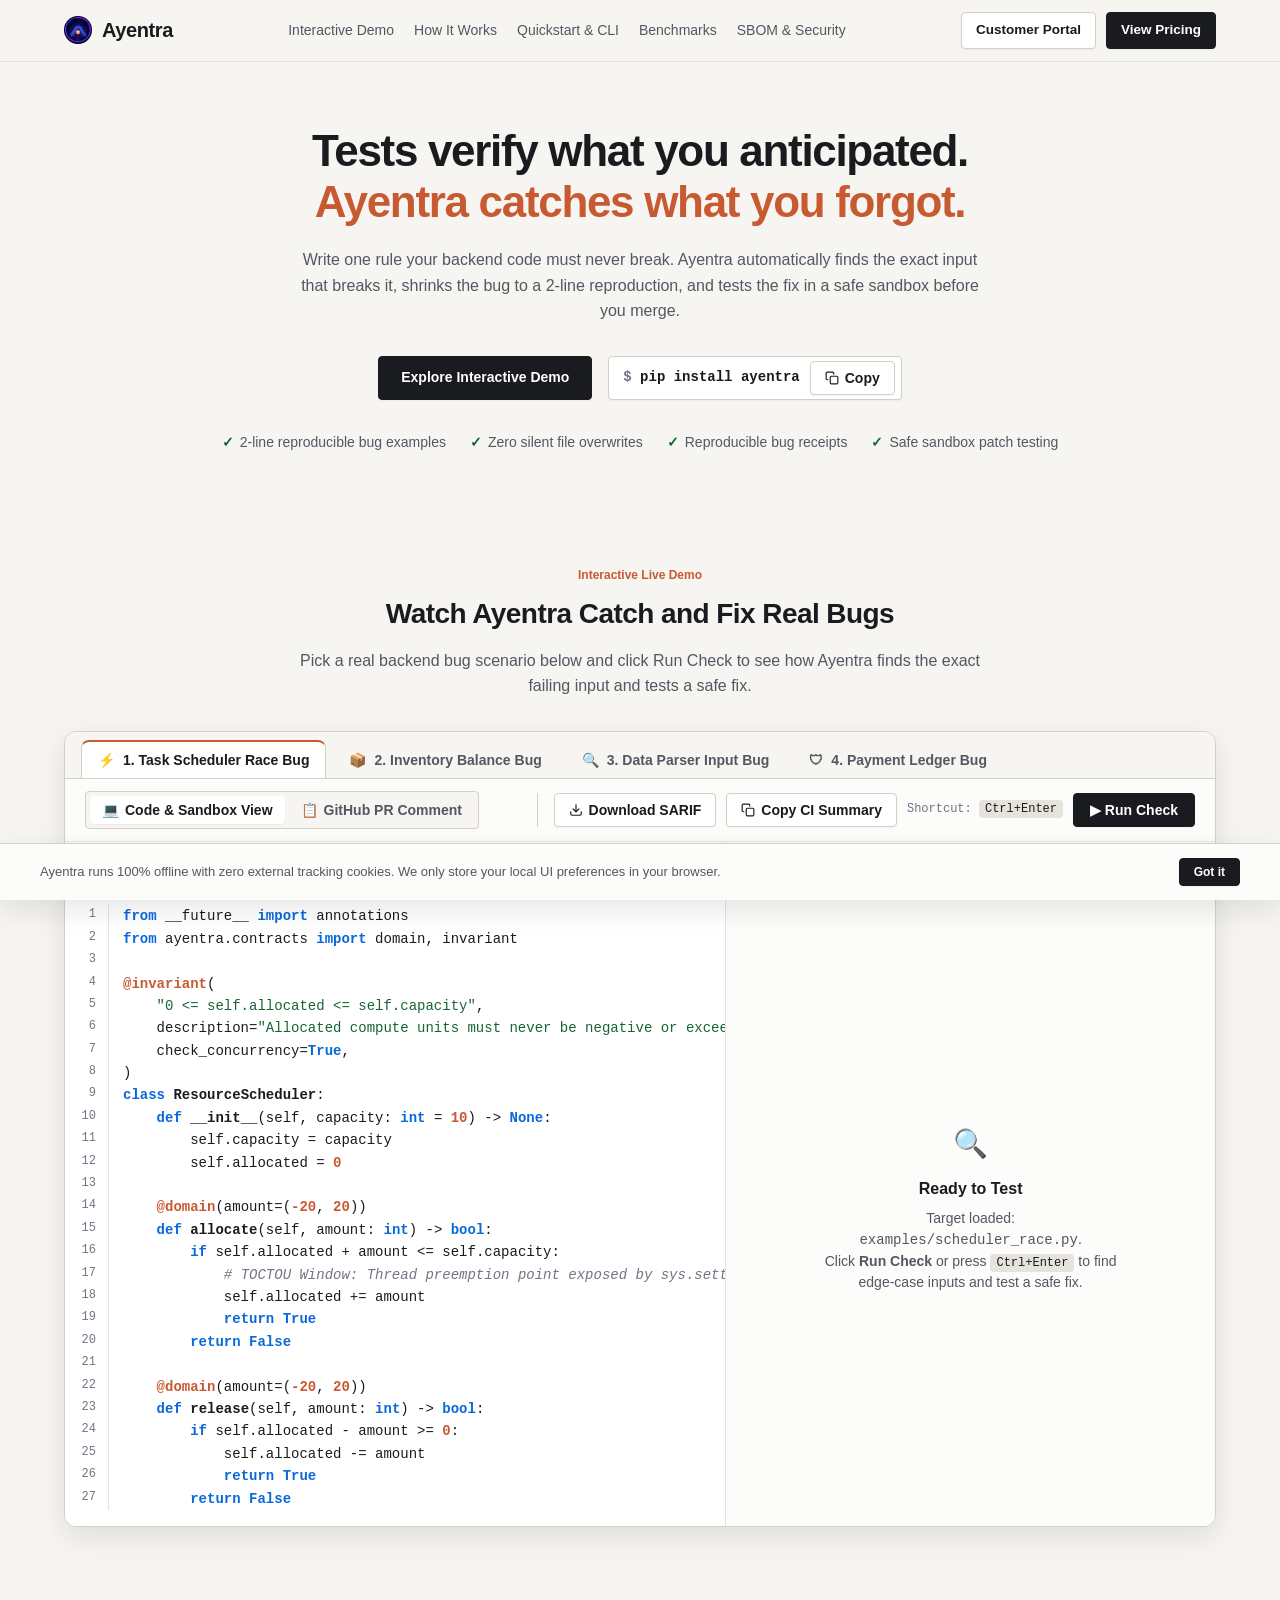
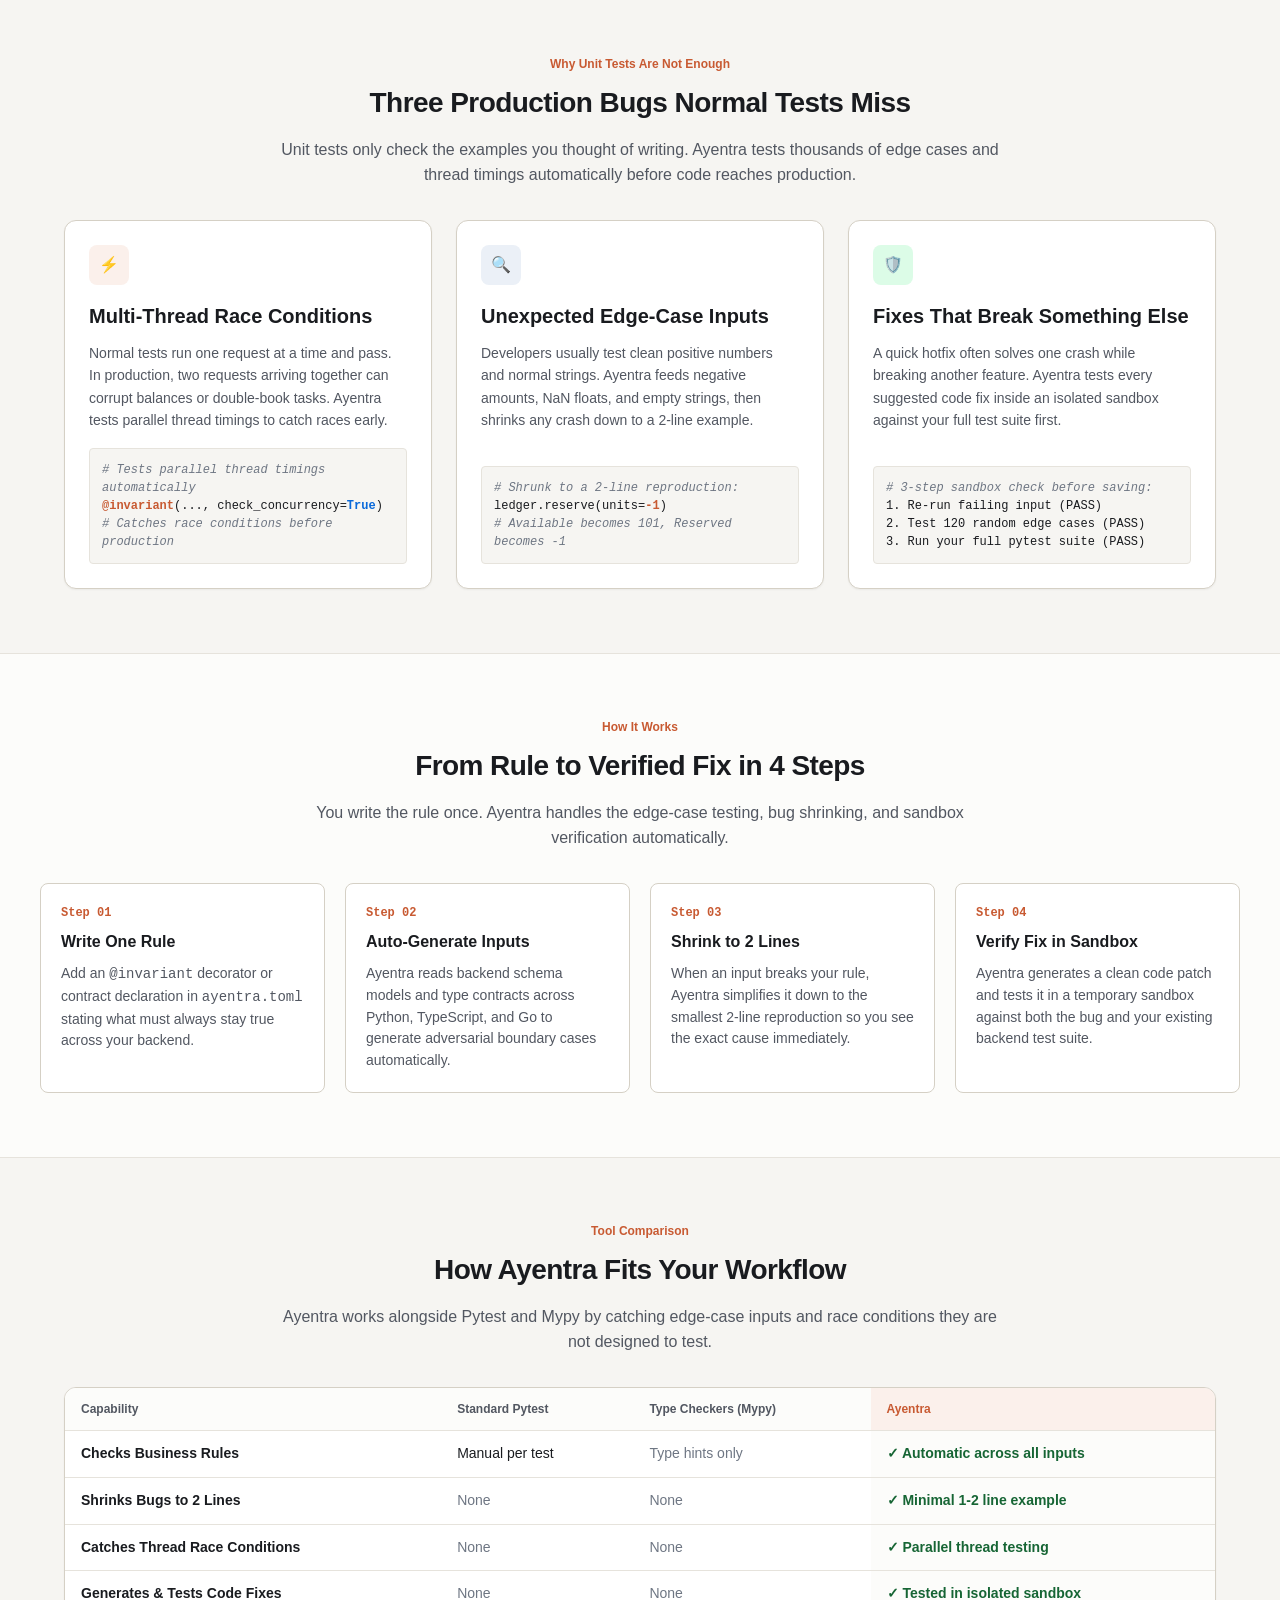
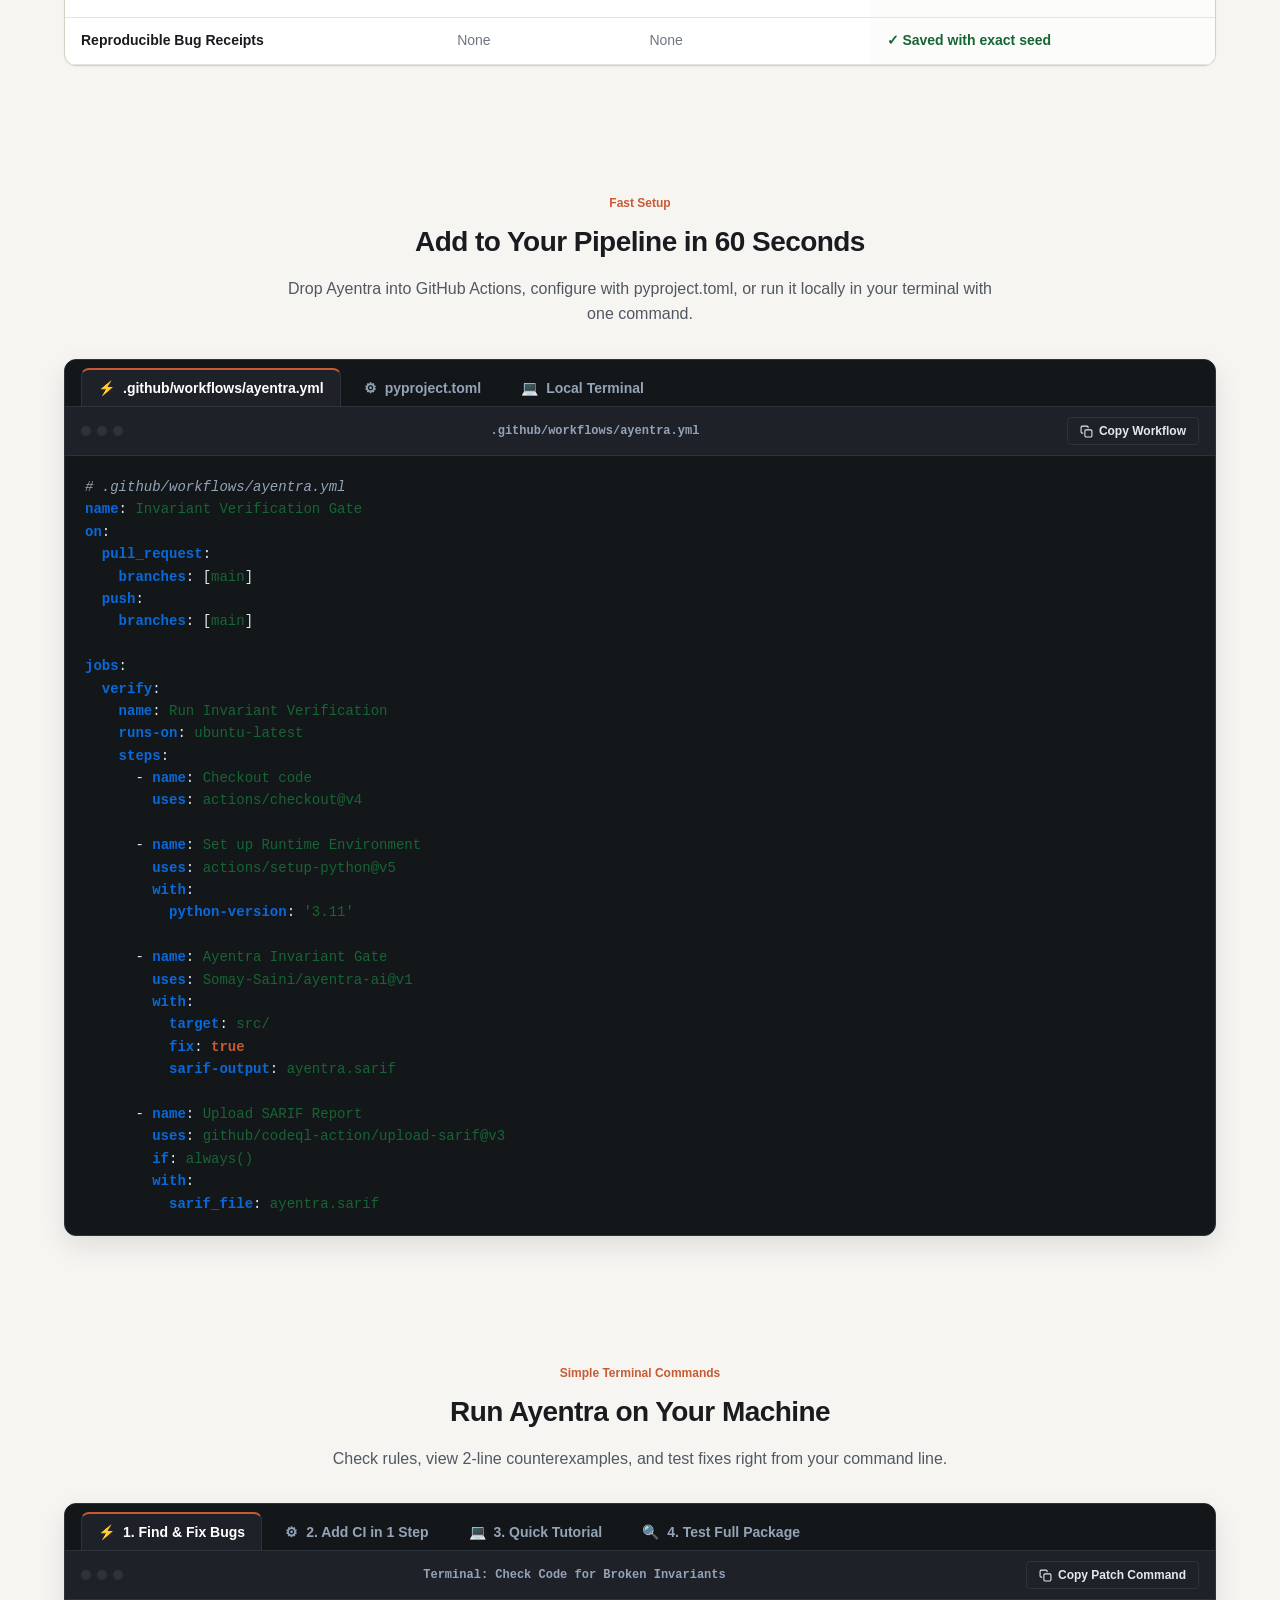
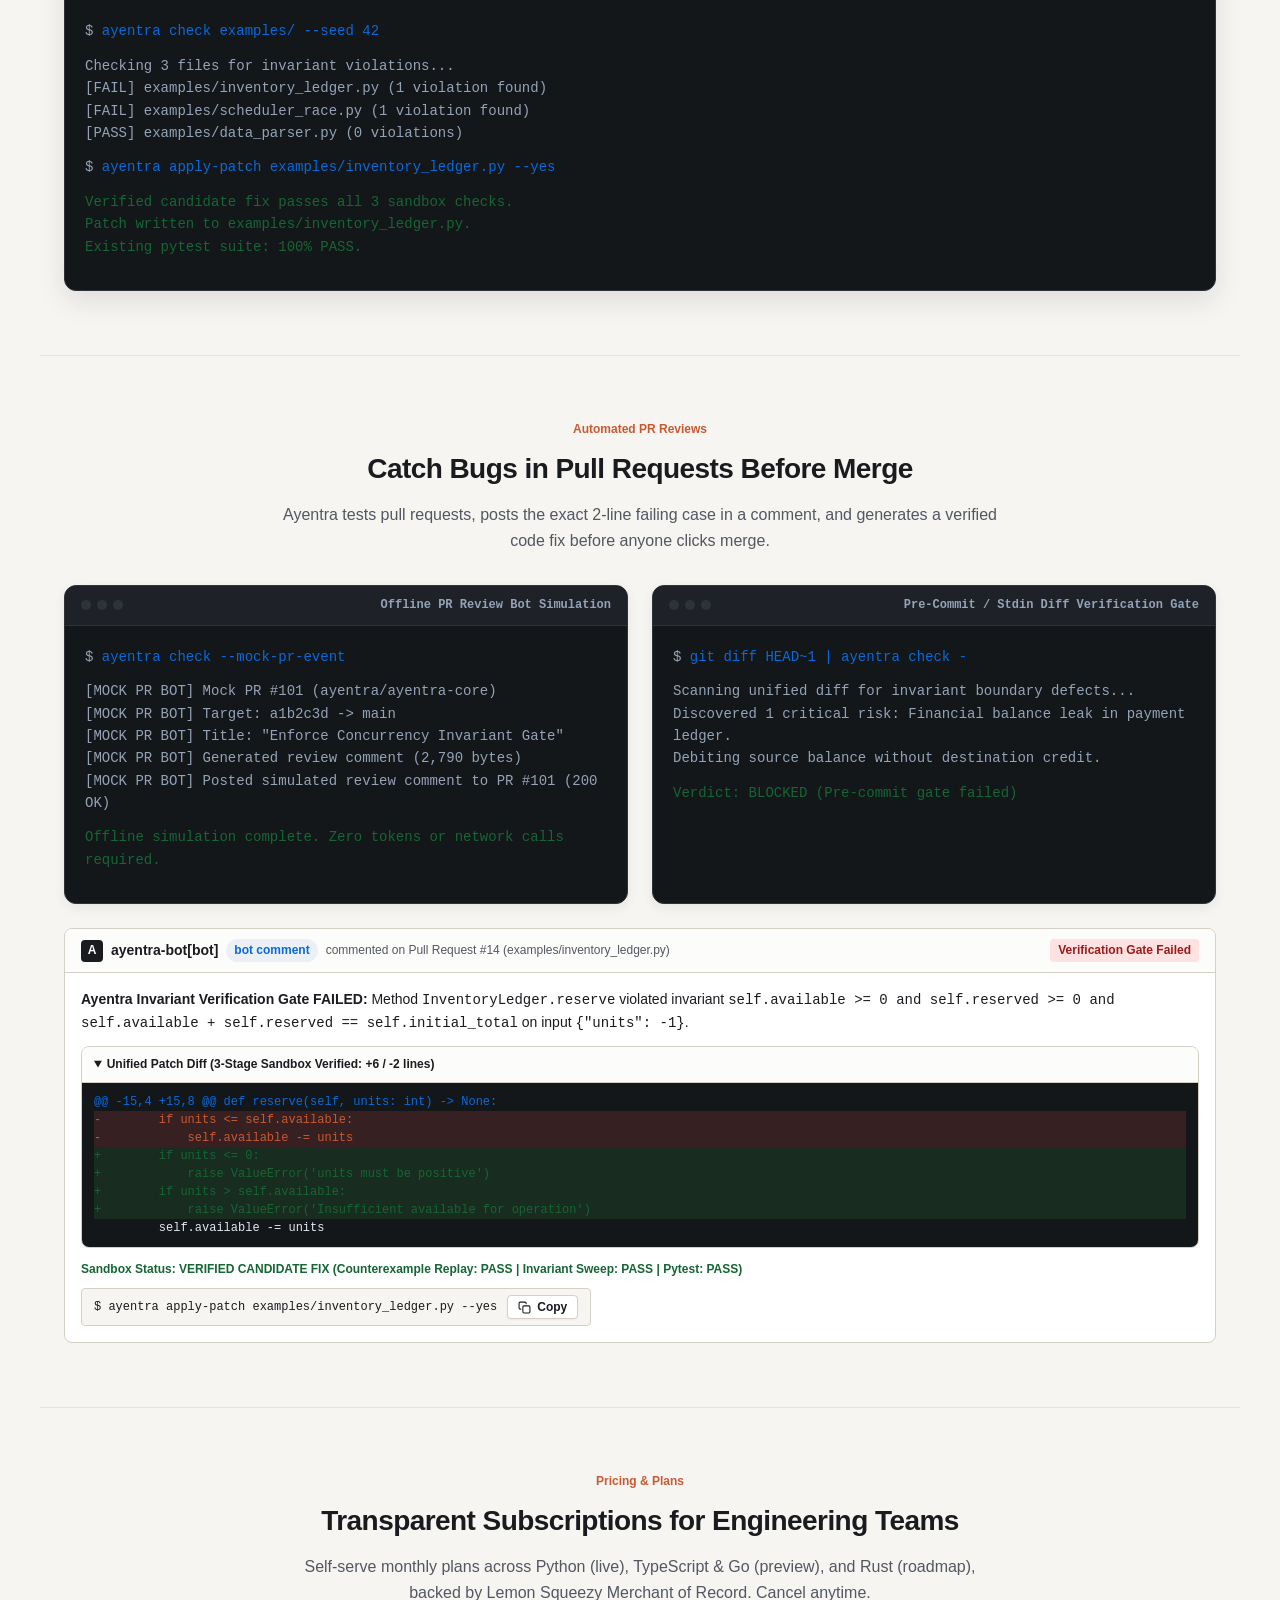
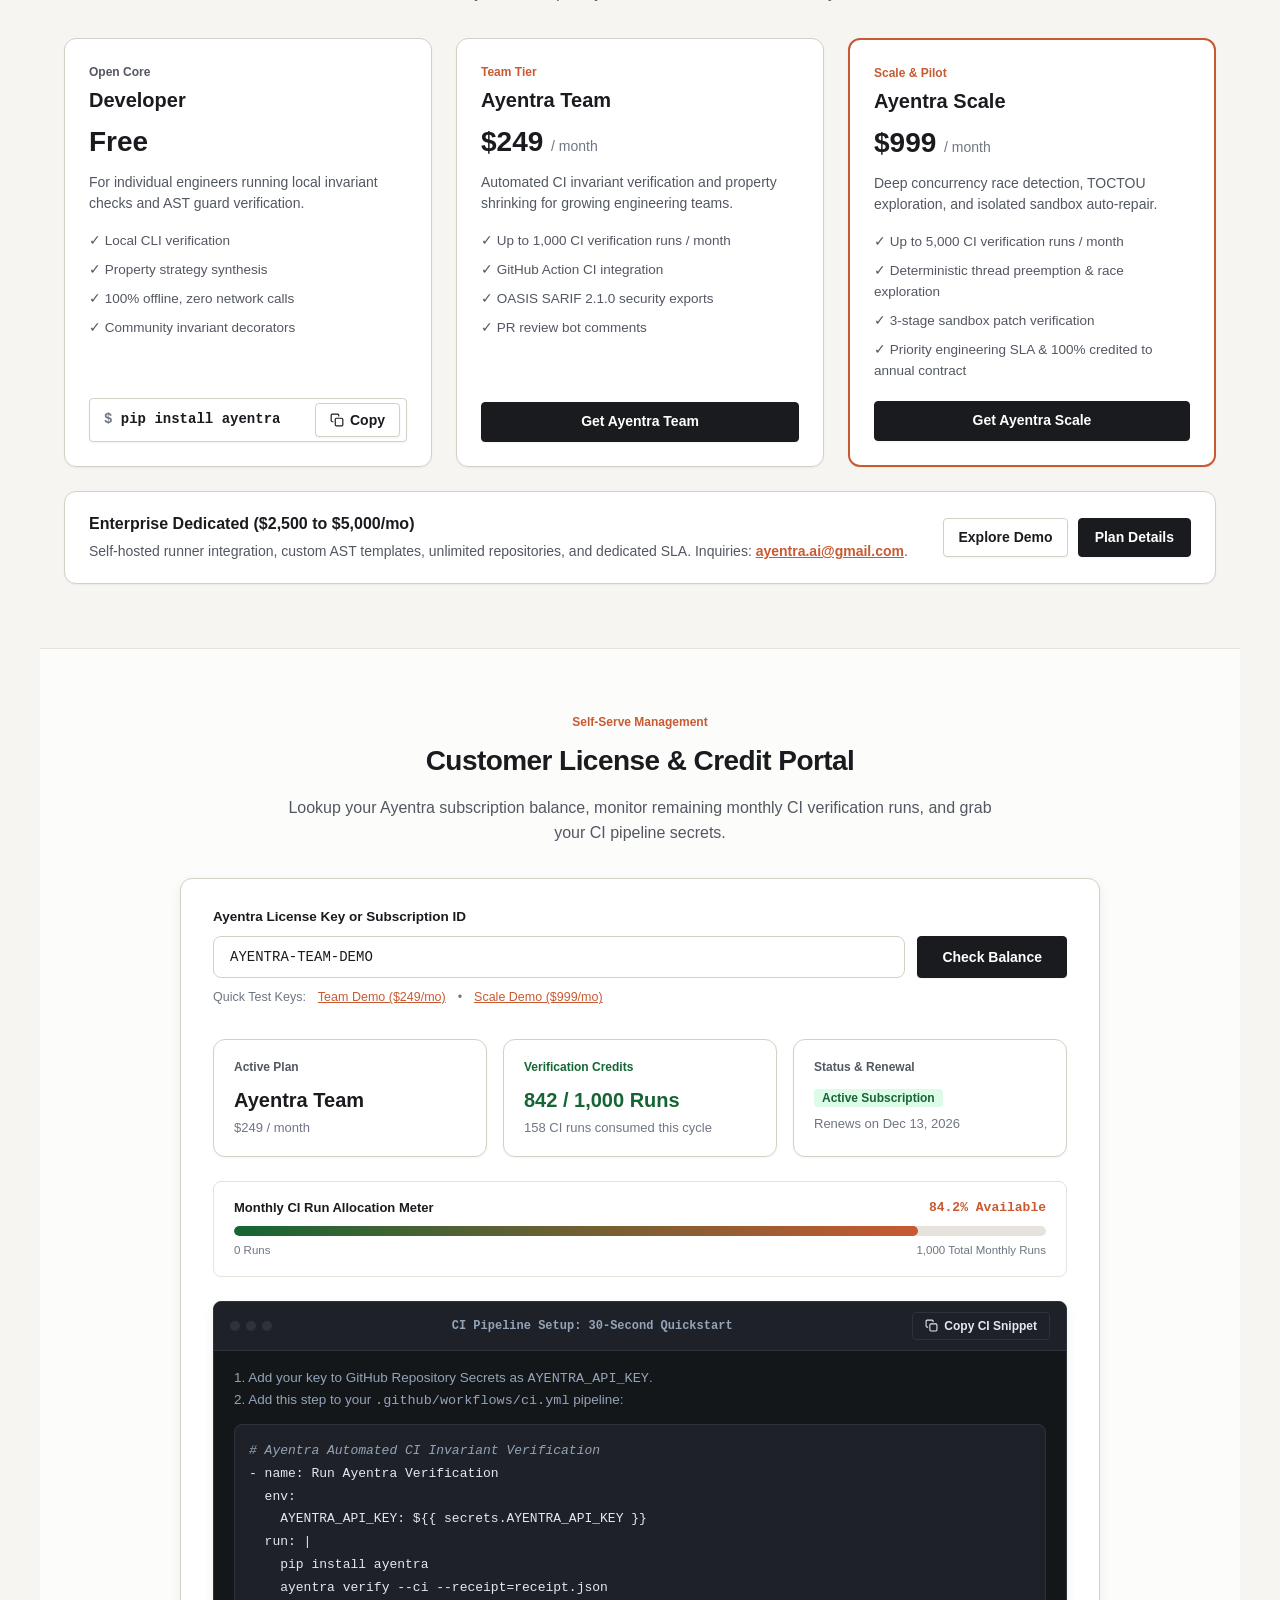
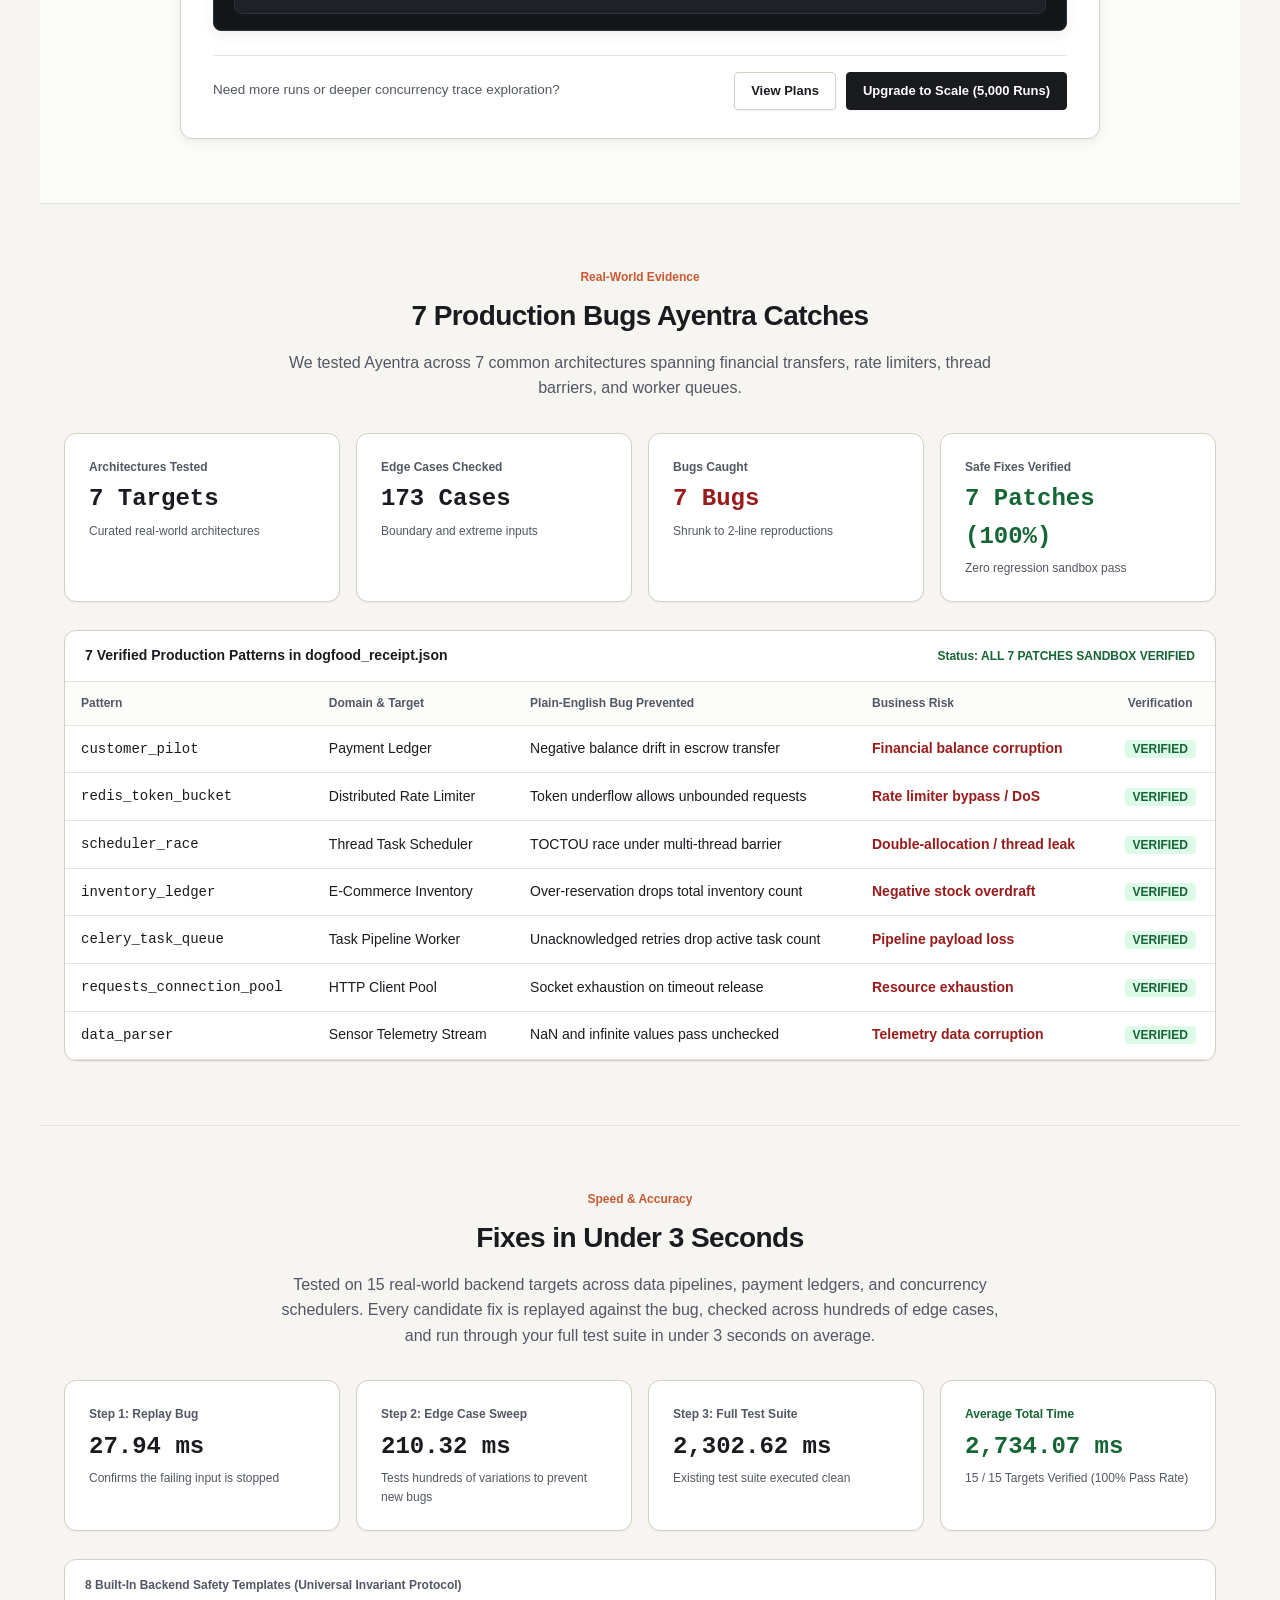
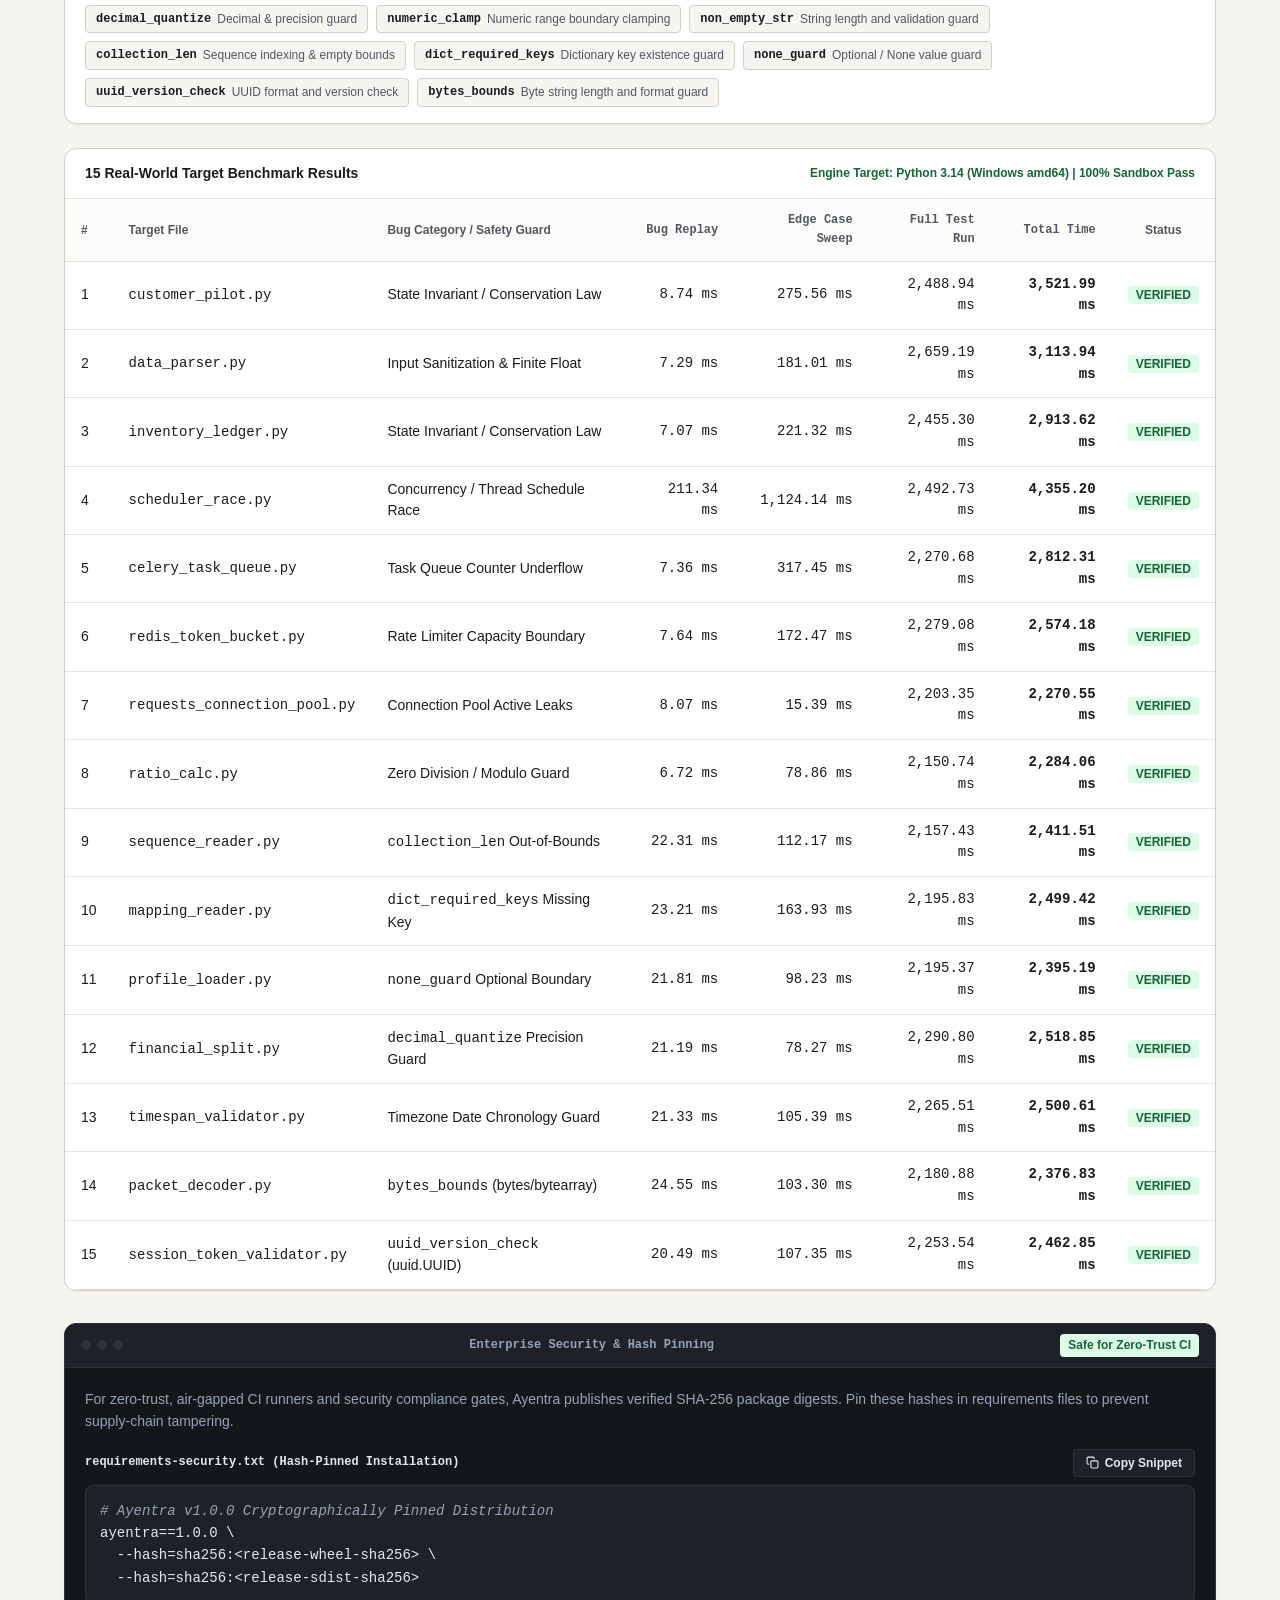
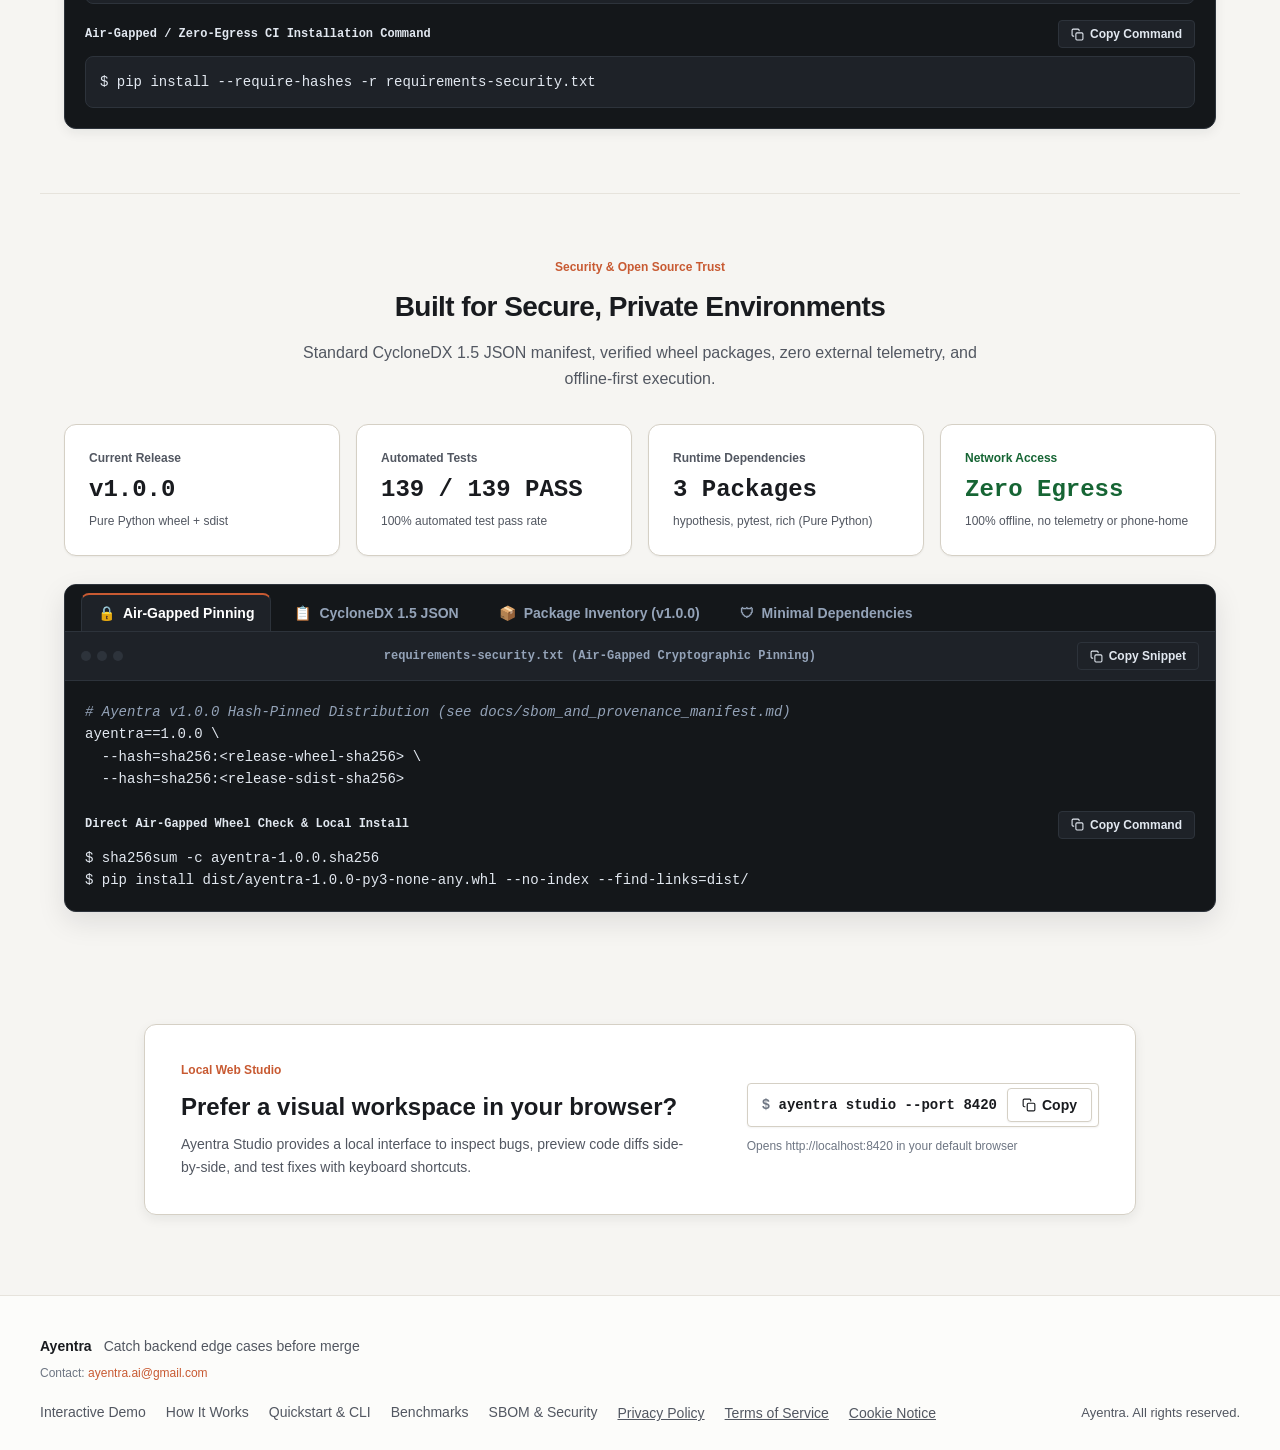
==== commit 8f6dce15: "chore(repo): update repository metadata to Somay-Saini/ayentra-ai - Bump version from initial to pro" ====
--- a/src/ayentra/site/index.html
+++ b/src/ayentra/site/index.html
@@ -24,7 +24,7 @@
     "operatingSystem": "Cross-platform",
     "applicationCategory": "DeveloperApplication",
     "description": "Invariant-aware bug finding and safe sandbox fixes for distributed backends, microservices, and CI pipelines.",
-    "softwareVersion": "0.1.0",
+    "softwareVersion": "1.0.0",
     "offers": {
       "@type": "Offer",
       "price": "0.00",
@@ -48,8 +48,6 @@
           <li><a href="#demo" class="nav-link">Interactive Demo</a></li>
           <li><a href="#how-it-works" class="nav-link">How It Works</a></li>
           <li><a href="#quickstart" class="nav-link">Quickstart &amp; CLI</a></li>
-          <li><a href="#pricing" class="nav-link">Pricing</a></li>
-          <li><a href="#portal" class="nav-link">Customer Portal</a></li>
           <li><a href="#benchmark" class="nav-link">Benchmarks</a></li>
           <li><a href="#sbom" class="nav-link">SBOM &amp; Security</a></li>
         </ul>
@@ -57,7 +55,7 @@
 
       <div class="nav-actions">
         <a href="#portal" class="btn-secondary" style="text-decoration: none; padding: 7px 14px; font-size: 13.5px;">Customer Portal</a>
-        <button type="button" class="btn-primary" onclick="openLegalModal('pilot')">View Pricing</button>
+        <a href="#pricing" class="btn-primary" style="text-decoration: none; padding: 7px 14px; font-size: 13.5px;">View Pricing</a>
       </div>
     </div>
   </header>
@@ -442,7 +440,7 @@
           <span class="syn-key">python-version</span>: <span class="syn-str">'3.11'</span>
 
       - <span class="syn-key">name</span>: <span class="syn-str">Ayentra Invariant Gate</span>
-        <span class="syn-key">uses</span>: <span class="syn-str">ayentra/ayentra-action@v0.1.0</span>
+        <span class="syn-key">uses</span>: <span class="syn-str">Somay-Saini/ayentra-ai@v1</span>
         <span class="syn-key">with</span>:
           <span class="syn-key">target</span>: <span class="syn-str">src/</span>
           <span class="syn-key">fix</span>: <span class="syn-bool">true</span>
@@ -776,7 +774,7 @@
       <div class="section-badge">Pricing &amp; Plans</div>
       <h2 class="section-title">Transparent Subscriptions for Engineering Teams</h2>
       <p class="section-subtitle">
-        Self-serve monthly plans backed by Lemon Squeezy Merchant of Record. Zero surprise fees, cancel anytime.
+        Self-serve monthly plans across Python (live), TypeScript &amp; Go (preview), and Rust (roadmap), backed by Lemon Squeezy Merchant of Record. Cancel anytime.
       </p>
     </div>
 
@@ -798,8 +796,12 @@
             <li>✓ Community invariant decorators</li>
           </ul>
         </div>
-        <div class="cli-badge-group" data-cmd="pip install ayentra" style="margin: 0; width: 100%; justify-content: center;">
+        <div class="cli-badge-group" data-cmd="pip install ayentra" style="margin: 0; width: 100%; justify-content: space-between;" title="Click to copy install command">
           <code class="cli-badge-code"><span>$ </span>pip install ayentra</code>
+          <button type="button" class="cli-copy-btn">
+            <svg width="14" height="14" viewBox="0 0 24 24" fill="none" stroke="currentColor" stroke-width="2" stroke-linecap="round" stroke-linejoin="round"><rect x="9" y="9" width="13" height="13" rx="2" ry="2"></rect><path d="M5 15H4a2 2 0 0 1-2-2V4a2 2 0 0 1 2-2h9a2 2 0 0 1 2 2v1"></path></svg>
+            <span>Copy</span>
+          </button>
         </div>
       </div>
 
@@ -833,7 +835,7 @@
           </p>
           <ul style="list-style: none; padding: 0; margin: 0 0 20px 0; font-size: 13.5px; color: var(--text-secondary); display: flex; flex-direction: column; gap: 8px;">
             <li>✓ Up to 5,000 CI verification runs / month</li>
-            <li>✓ Deterministic sys.settrace concurrency exploration</li>
+            <li>✓ Deterministic thread preemption &amp; race exploration</li>
             <li>✓ 3-stage sandbox patch verification</li>
             <li>✓ Priority engineering SLA &amp; 100% credited to annual contract</li>
           </ul>
@@ -925,7 +927,7 @@
             <div id="portal-status-pill-wrap" style="margin: 6px 0;">
               <span class="status-pill pill-pass" id="portal-status-badge">Active Subscription</span>
             </div>
-            <div id="portal-renewal-date" style="font-size: 13px; color: var(--text-muted);">Renews on 13 Dec 2026</div>
+            <div id="portal-renewal-date" style="font-size: 13px; color: var(--text-muted);">Renews on Dec 13, 2026</div>
           </div>
         </div>
 
@@ -974,7 +976,7 @@
           <div style="font-size: 13.5px; color: var(--text-secondary);">
             Need more runs or deeper concurrency trace exploration?
           </div>
-          <div style="display: flex; gap: 10px;">
+          <div style="display: flex; gap: 10px; flex-wrap: wrap;">
             <a href="#pricing" class="btn-secondary" style="font-size: 13px; padding: 8px 16px;">View Plans</a>
             <a href="https://ayentra.lemonsqueezy.com/checkout/buy/075ff1d2-743c-4b16-85ea-995a77d8ed26" target="_blank" rel="noopener noreferrer" class="btn-primary" style="font-size: 13px; padding: 8px 16px; text-decoration: none;">Upgrade to Scale (5,000 Runs)</a>
           </div>
@@ -1340,10 +1342,10 @@
           </button>
         </div>
 
-        <pre class="quickstart-code-pre" style="background: var(--bg-code-surface); padding: 14px; border-radius: var(--radius-md); border: 1px solid var(--border-dark); margin-bottom: 16px;"><code id="code-supply-chain-req"><span class="syn-comment"># Ayentra v0.1.0 Cryptographically Pinned Distribution</span>
-ayentra==0.1.0 \
-  --hash=sha256:c6e91a15798e0c419c91a6657fd92e901865ed219dc0a0409271723e733a7e73 \
-  --hash=sha256:2c72fdf4719f51c28e87b96808ff8e9b30c9310842316611d9ae58ac0b65de0c</code></pre>
+        <pre class="quickstart-code-pre" style="background: var(--bg-code-surface); padding: 14px; border-radius: var(--radius-md); border: 1px solid var(--border-dark); margin-bottom: 16px;"><code id="code-supply-chain-req"><span class="syn-comment"># Ayentra v1.0.0 Cryptographically Pinned Distribution</span>
+ayentra==1.0.0 \
+  --hash=sha256:&lt;release-wheel-sha256&gt; \
+  --hash=sha256:&lt;release-sdist-sha256&gt;</code></pre>
 
         <div style="display: flex; justify-content: space-between; align-items: center; margin-bottom: 8px; flex-wrap: wrap; gap: 8px;">
           <span style="font-size: 12px; font-weight: 600; color: var(--text-code);">Air-Gapped / Zero-Egress CI Installation Command</span>
@@ -1370,13 +1372,13 @@
 
     <div class="cards-grid-four">
       <div class="difference-card">
-        <div class="metric-label">Package Checksums</div>
-        <div class="metric-value">2 Releases</div>
-        <div class="metric-sub">Wheel: 108,791 B | Sdist: 143,855 B</div>
+        <div class="metric-label">Current Release</div>
+        <div class="metric-value">v1.0.0</div>
+        <div class="metric-sub">Pure Python wheel + sdist</div>
       </div>
       <div class="difference-card">
         <div class="metric-label">Automated Tests</div>
-        <div class="metric-value">128 / 128 PASS</div>
+        <div class="metric-value">139 / 139 PASS</div>
         <div class="metric-sub">100% automated test pass rate</div>
       </div>
       <div class="difference-card">
@@ -1405,7 +1407,7 @@
           </button>
           <button type="button" class="quickstart-tab sbom-tab" data-sbom-tab="inventory" role="tab" aria-selected="false" id="tab-sbom-inventory">
             <span class="quickstart-tab-icon">&#128230;</span>
-            <span>Package File Inventory (20 Files)</span>
+            <span>Package Inventory (v1.0.0)</span>
           </button>
           <button type="button" class="quickstart-tab sbom-tab" data-sbom-tab="deps" role="tab" aria-selected="false" id="tab-sbom-deps">
             <span class="quickstart-tab-icon">&#128737;</span>
@@ -1425,10 +1427,10 @@
           </button>
         </div>
         <div class="quickstart-terminal-body">
-          <pre class="quickstart-code"><code id="code-sbom-req"><span class="syn-comment"># Ayentra v0.1.0 Cryptographically Pinned Distribution</span>
-ayentra==0.1.0 \
-  --hash=sha256:c6e91a15798e0c419c91a6657fd92e901865ed219dc0a0409271723e733a7e73 \
-  --hash=sha256:2c72fdf4719f51c28e87b96808ff8e9b30c9310842316611d9ae58ac0b65de0c</code></pre>
+          <pre class="quickstart-code"><code id="code-sbom-req"><span class="syn-comment"># Ayentra v1.0.0 Hash-Pinned Distribution (see docs/sbom_and_provenance_manifest.md)</span>
+ayentra==1.0.0 \
+  --hash=sha256:&lt;release-wheel-sha256&gt; \
+  --hash=sha256:&lt;release-sdist-sha256&gt;</code></pre>
           <div style="display: flex; justify-content: space-between; align-items: center; margin-top: 20px; margin-bottom: 8px; flex-wrap: wrap; gap: 8px;">
             <span style="font-size: 12px; font-weight: 600; color: var(--text-code);">Direct Air-Gapped Wheel Check &amp; Local Install</span>
             <button type="button" class="quickstart-copy-btn" data-copy-target="sbom_wheel_cmd" title="Copy wheel check command">
@@ -1436,8 +1438,8 @@
               <span>Copy Command</span>
             </button>
           </div>
-          <pre class="quickstart-code"><code id="code-sbom-wheel-cmd">$ echo "c6e91a15798e0c419c91a6657fd92e901865ed219dc0a0409271723e733a7e73 *dist/ayentra-0.1.0-py3-none-any.whl" | sha256sum -c -
-$ pip install dist/ayentra-0.1.0-py3-none-any.whl --no-index --find-links=dist/</code></pre>
+          <pre class="quickstart-code"><code id="code-sbom-wheel-cmd">$ sha256sum -c ayentra-1.0.0.sha256
+$ pip install dist/ayentra-1.0.0-py3-none-any.whl --no-index --find-links=dist/</code></pre>
         </div>
       </div>
 
@@ -1459,16 +1461,13 @@
   <span class="syn-key">"serialNumber"</span>: <span class="syn-str">"urn:uuid:6d538e14-2c67-4a0b-9877-3e58a2d10b74"</span>,
   <span class="syn-key">"version"</span>: <span class="syn-num">1</span>,
   <span class="syn-key">"metadata"</span>: {
-    <span class="syn-key">"timestamp"</span>: <span class="syn-str">"2026-11-03T14:20:00Z"</span>,
+    <span class="syn-key">"timestamp"</span>: <span class="syn-str">"2026-11-16T09:30:00Z"</span>,
     <span class="syn-key">"component"</span>: {
-      <span class="syn-key">"bom-ref"</span>: <span class="syn-str">"pkg:pypi/ayentra@0.1.0"</span>,
+      <span class="syn-key">"bom-ref"</span>: <span class="syn-str">"pkg:pypi/ayentra@1.0.0"</span>,
       <span class="syn-key">"type"</span>: <span class="syn-str">"application"</span>,
       <span class="syn-key">"name"</span>: <span class="syn-str">"ayentra"</span>,
-      <span class="syn-key">"version"</span>: <span class="syn-str">"0.1.0"</span>,
-      <span class="syn-key">"licenses"</span>: [{<span class="syn-key">"license"</span>: {<span class="syn-key">"id"</span>: <span class="syn-str">"MIT"</span>}}],
-      <span class="syn-key">"hashes"</span>: [
-        {<span class="syn-key">"alg"</span>: <span class="syn-str">"SHA-256"</span>, <span class="syn-key">"content"</span>: <span class="syn-str">"c6e91a15798e0c419c91a6657fd92e901865ed219dc0a0409271723e733a7e73"</span>}
-      ]
+      <span class="syn-key">"version"</span>: <span class="syn-str">"1.0.0"</span>,
+      <span class="syn-key">"licenses"</span>: [{<span class="syn-key">"license"</span>: {<span class="syn-key">"id"</span>: <span class="syn-str">"MIT"</span>}}]
     }
   },
   <span class="syn-key">"components"</span>: [
@@ -1485,8 +1484,8 @@
       <div class="quickstart-panel sbom-panel" id="sbom-panel-inventory" role="tabpanel" style="display: none;">
         <div class="terminal-bar">
           <div class="terminal-dots"><span class="dot"></span><span class="dot"></span><span class="dot"></span></div>
-          <span class="terminal-title">ayentra-0.1.0-py3-none-any.whl Bundled File Inventory (20 Entries)</span>
-          <span class="status-pill pill-pass">108,791 Bytes Verified</span>
+          <span class="terminal-title">ayentra-1.0.0-py3-none-any.whl Core Package Modules</span>
+          <span class="status-pill pill-pass">v1.0.0 Verified Build</span>
         </div>
         <div class="quickstart-terminal-body">
           <div class="table-scroll">
--- a/src/ayentra/site/styles.css
+++ b/src/ayentra/site/styles.css
@@ -1686,7 +1686,19 @@
   }
 
   .nav-actions {
-    display: none;
+    width: 100%;
+    justify-content: flex-start;
+  }
+
+  .nav-actions .btn-secondary,
+  .nav-actions .btn-primary {
+    padding: 6px 12px !important;
+    font-size: 12.5px !important;
+  }
+
+  #portal-license-input {
+    min-width: 0 !important;
+    width: 100%;
   }
 
   .demo-action-group .btn-secondary,
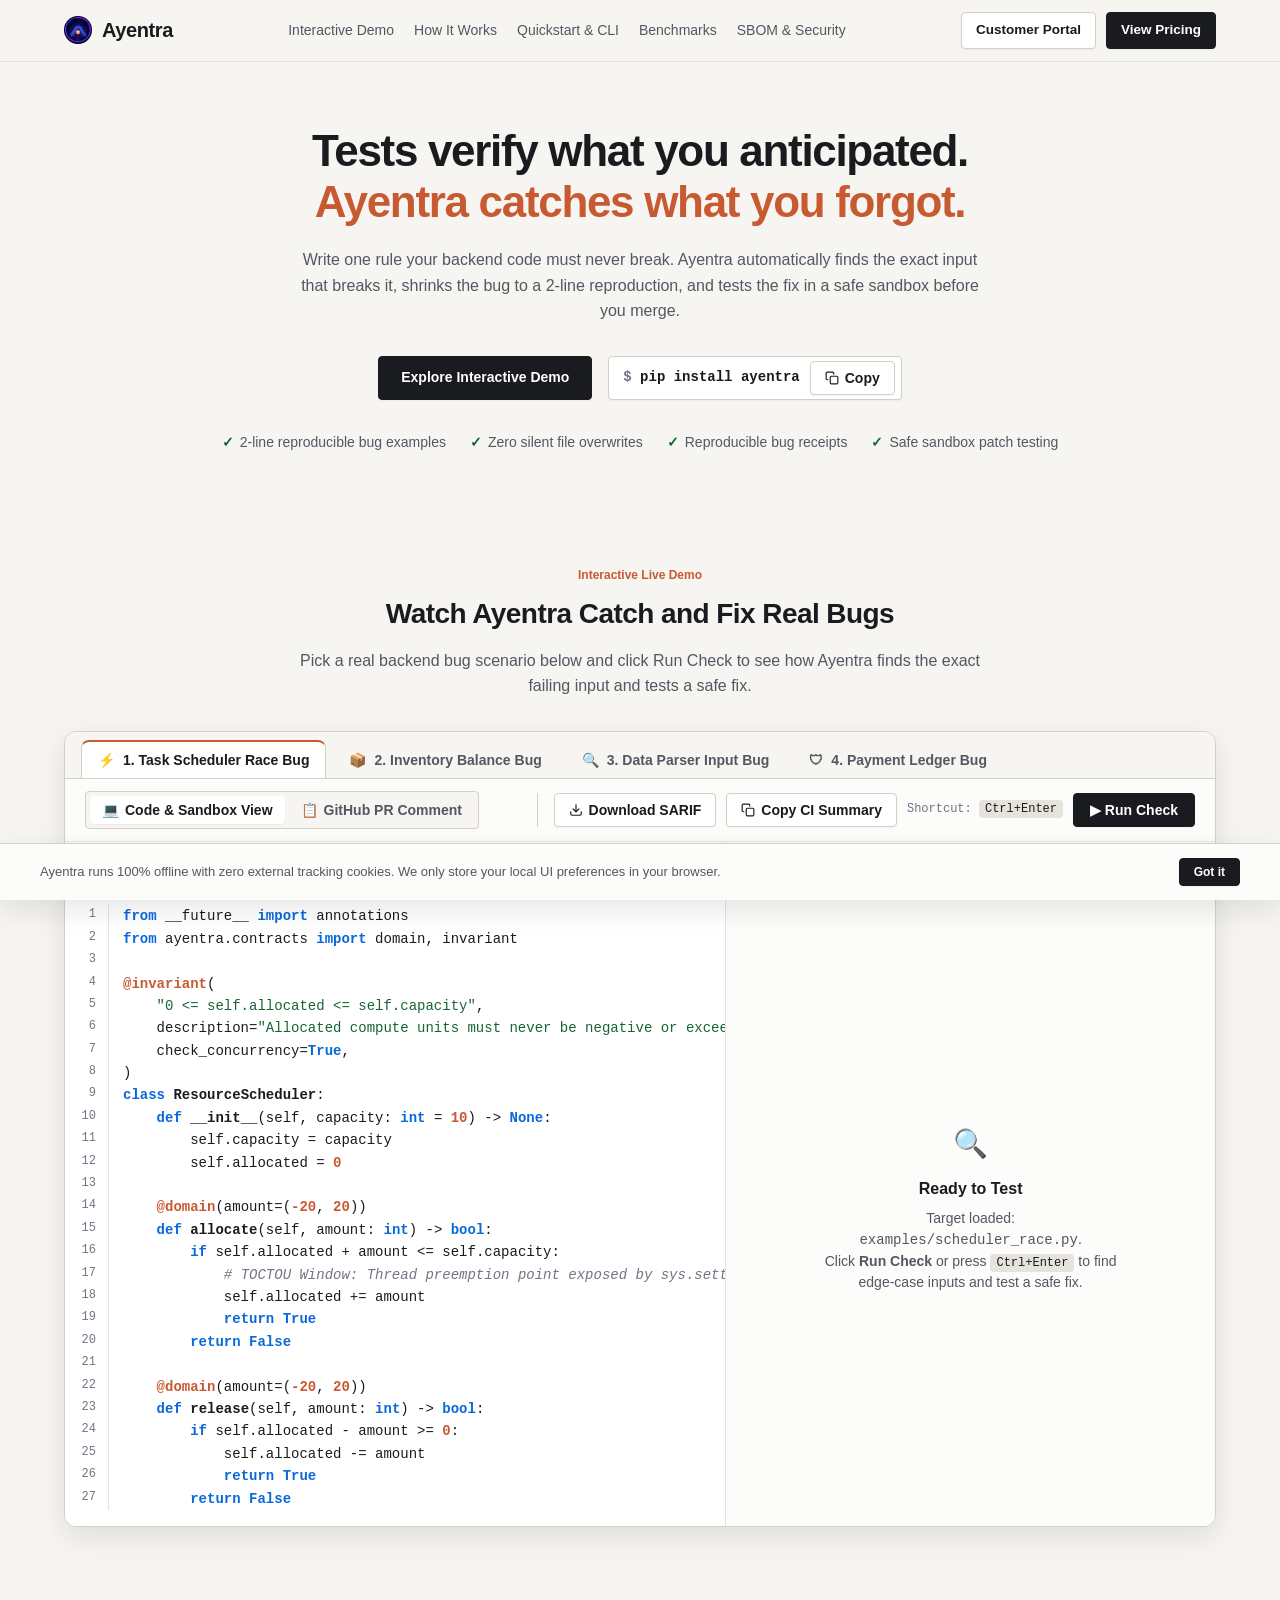
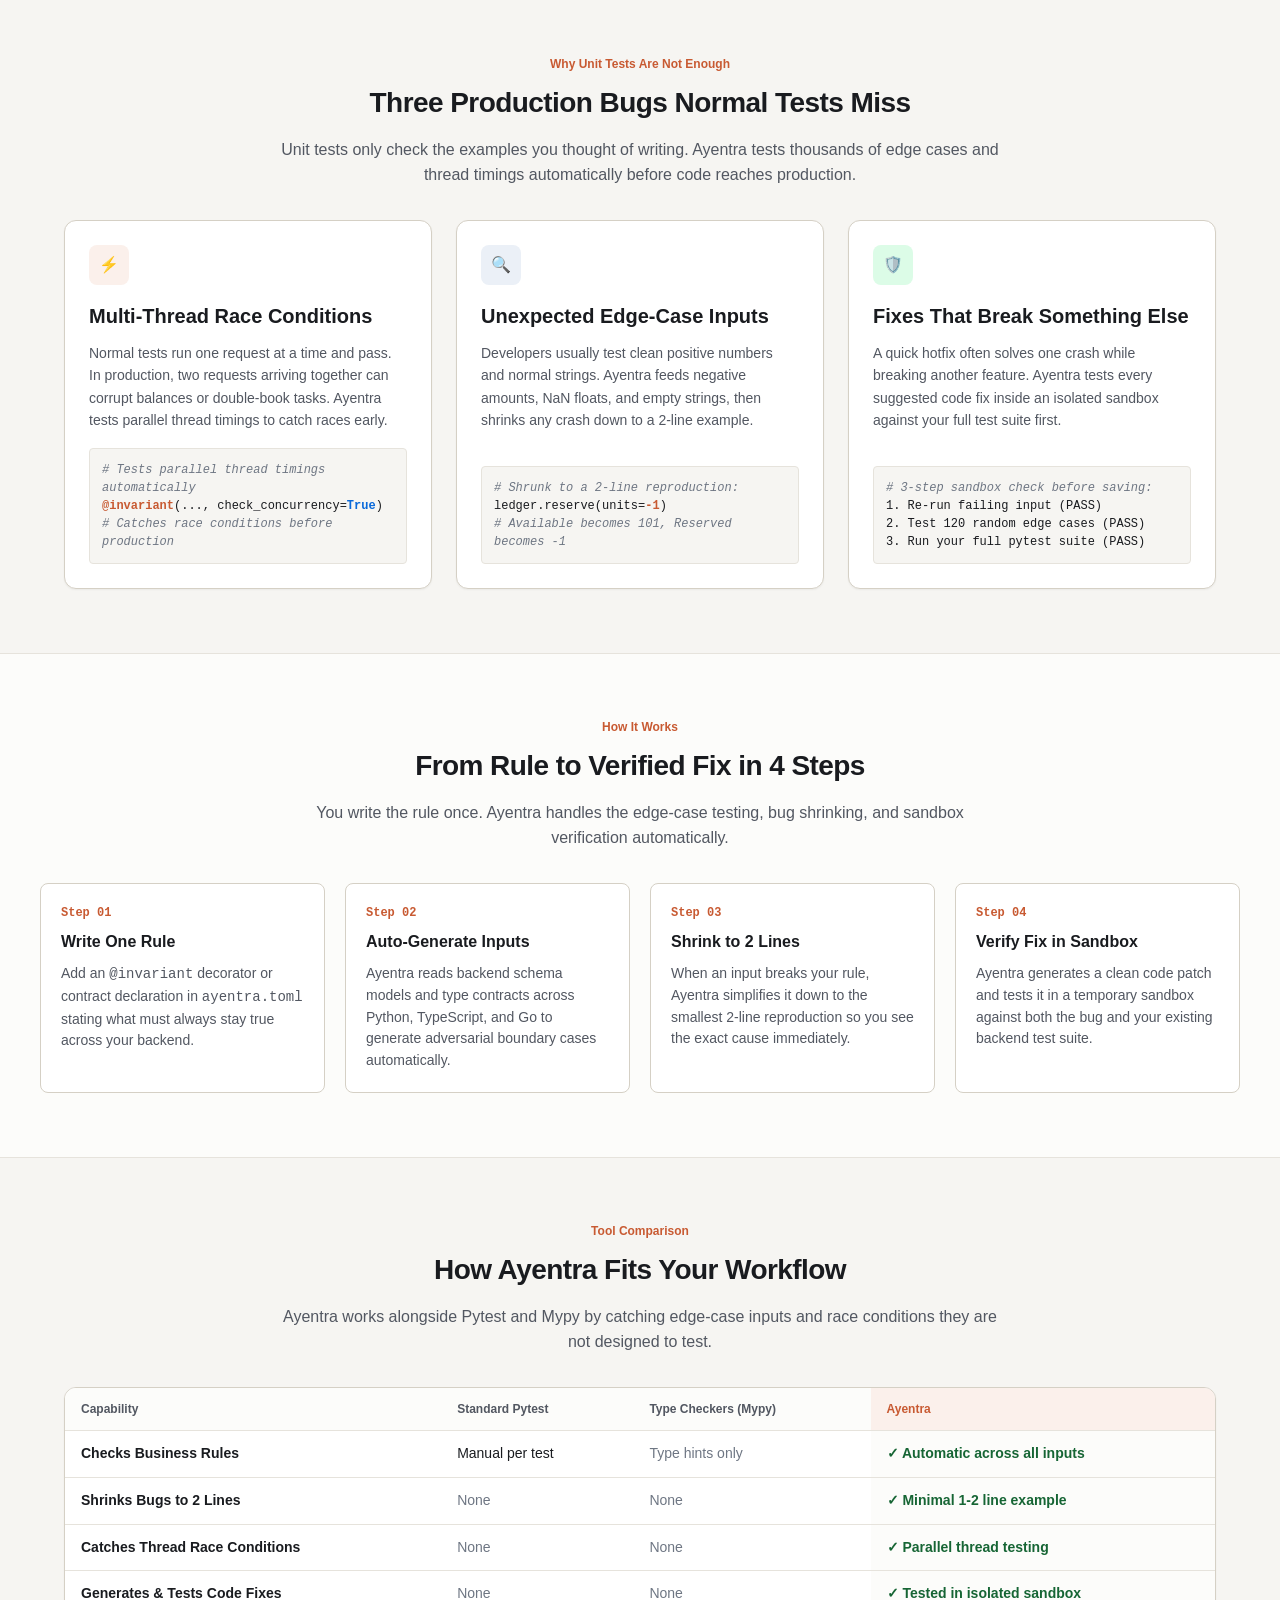
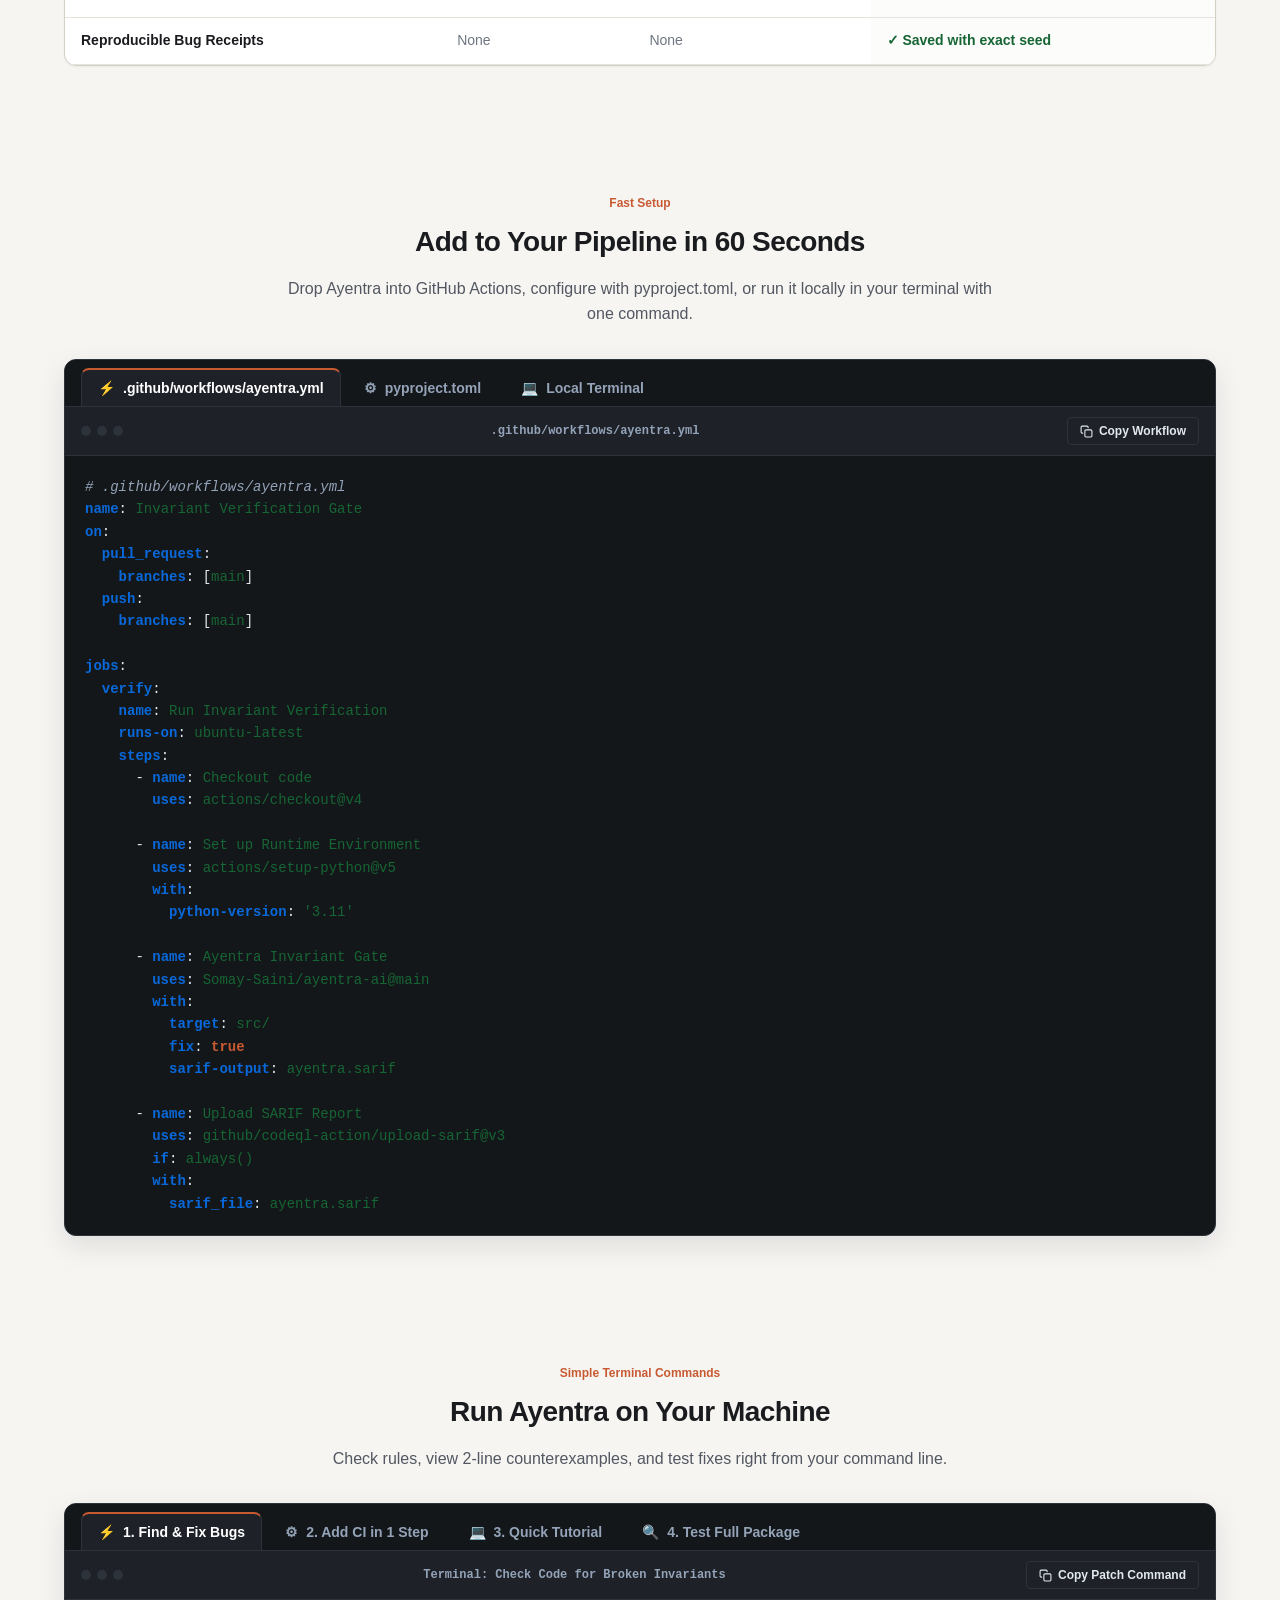
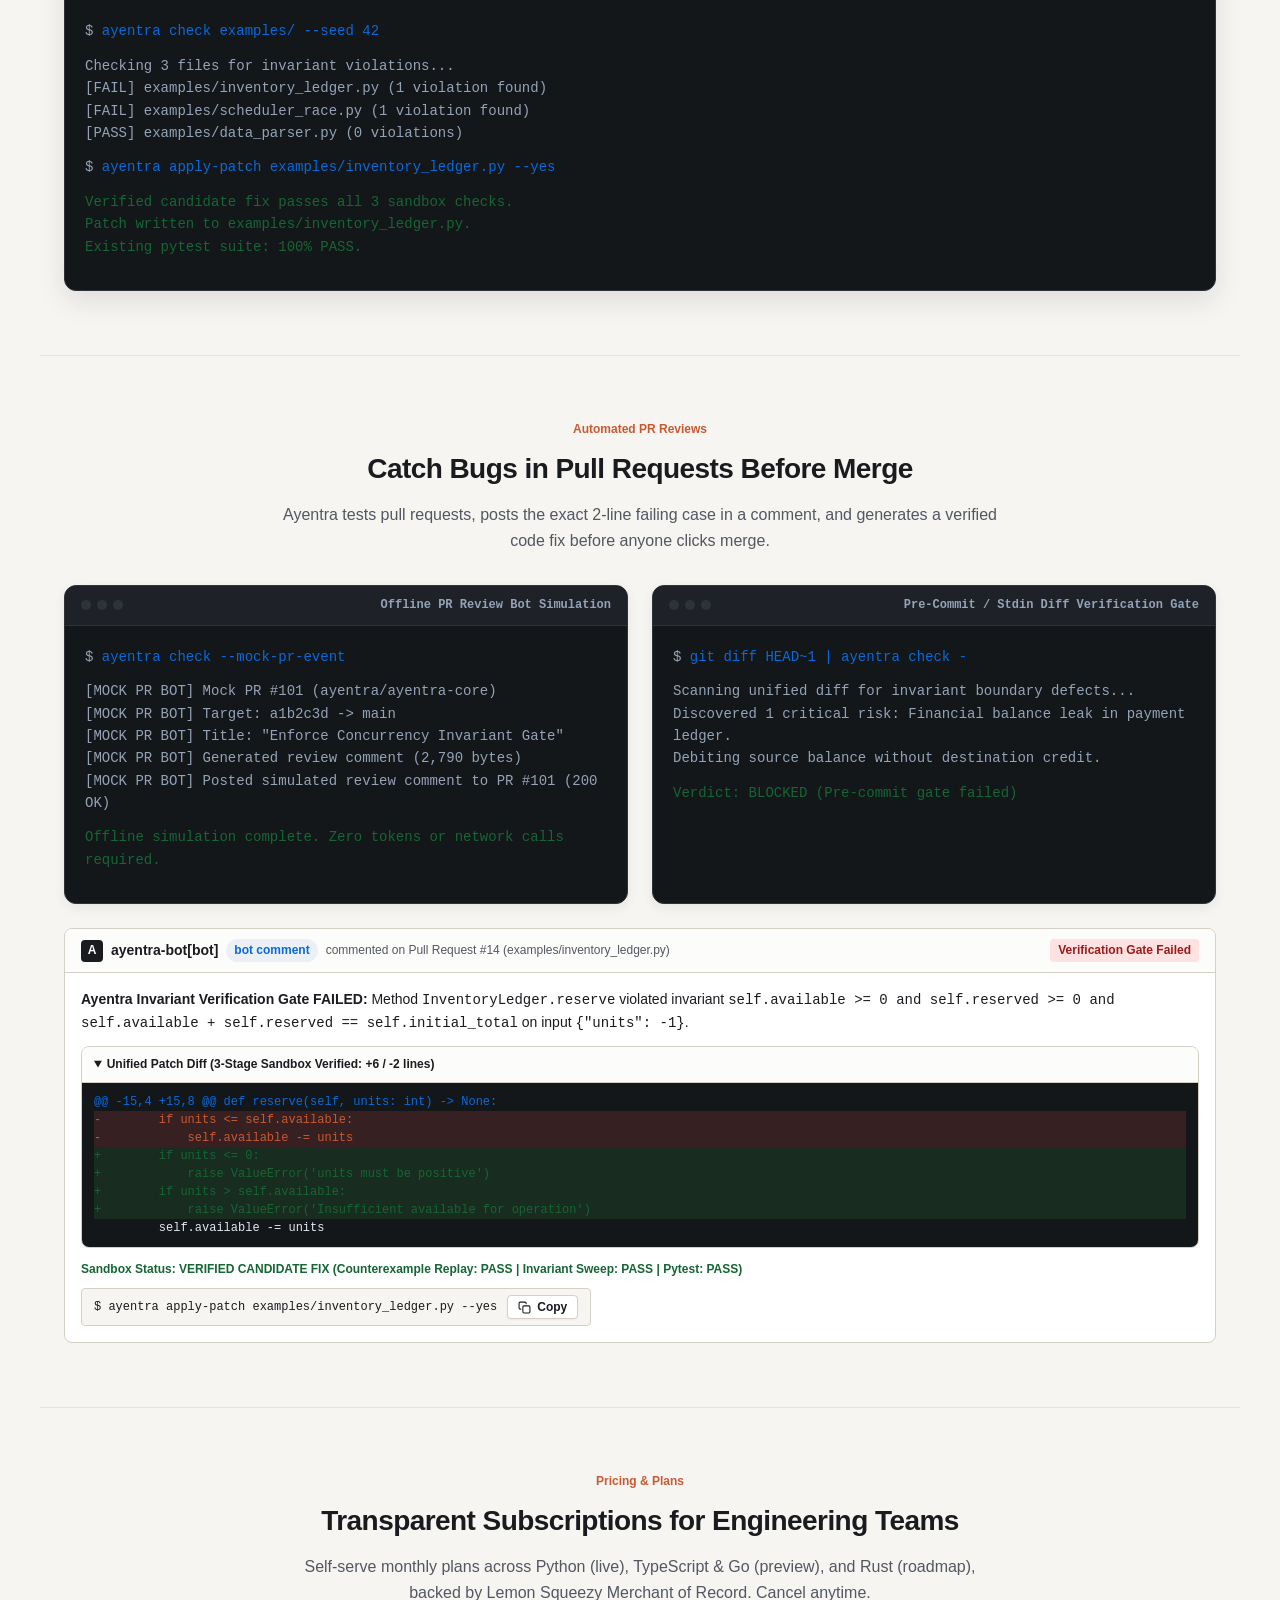
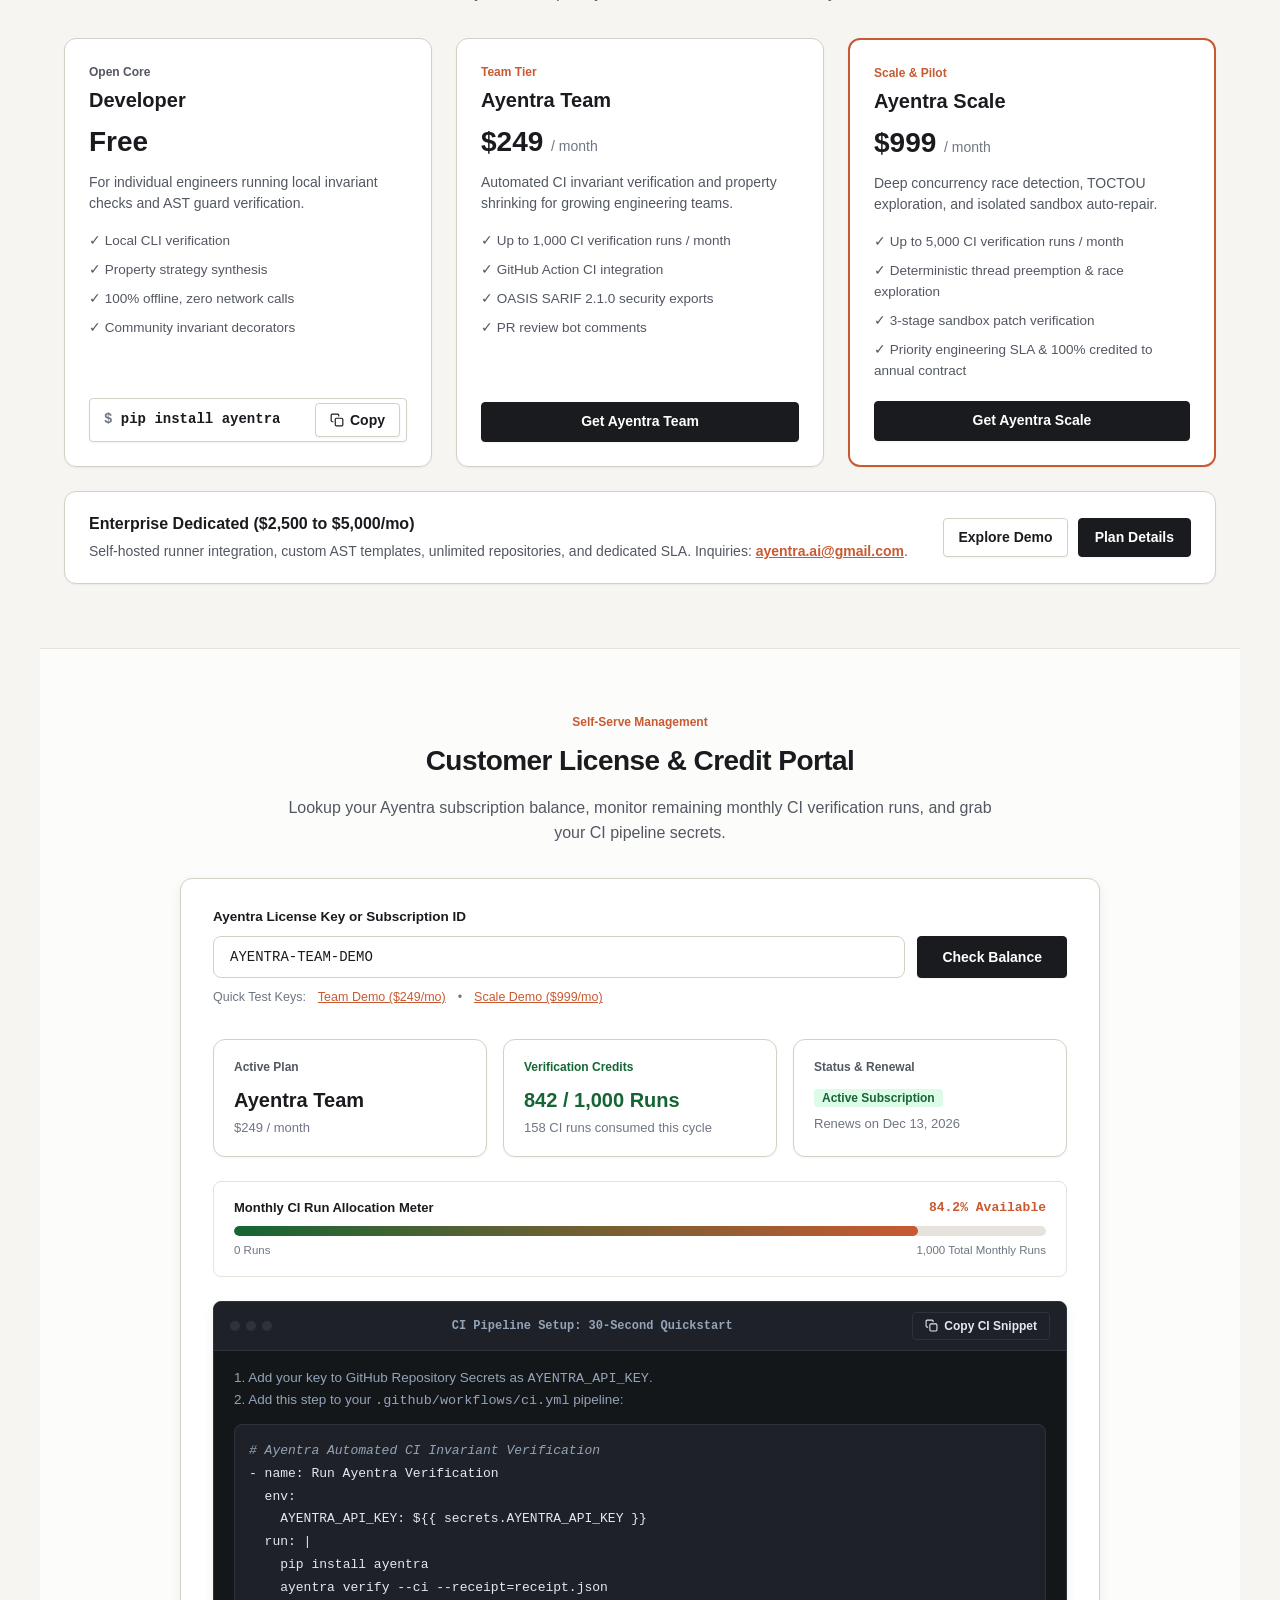
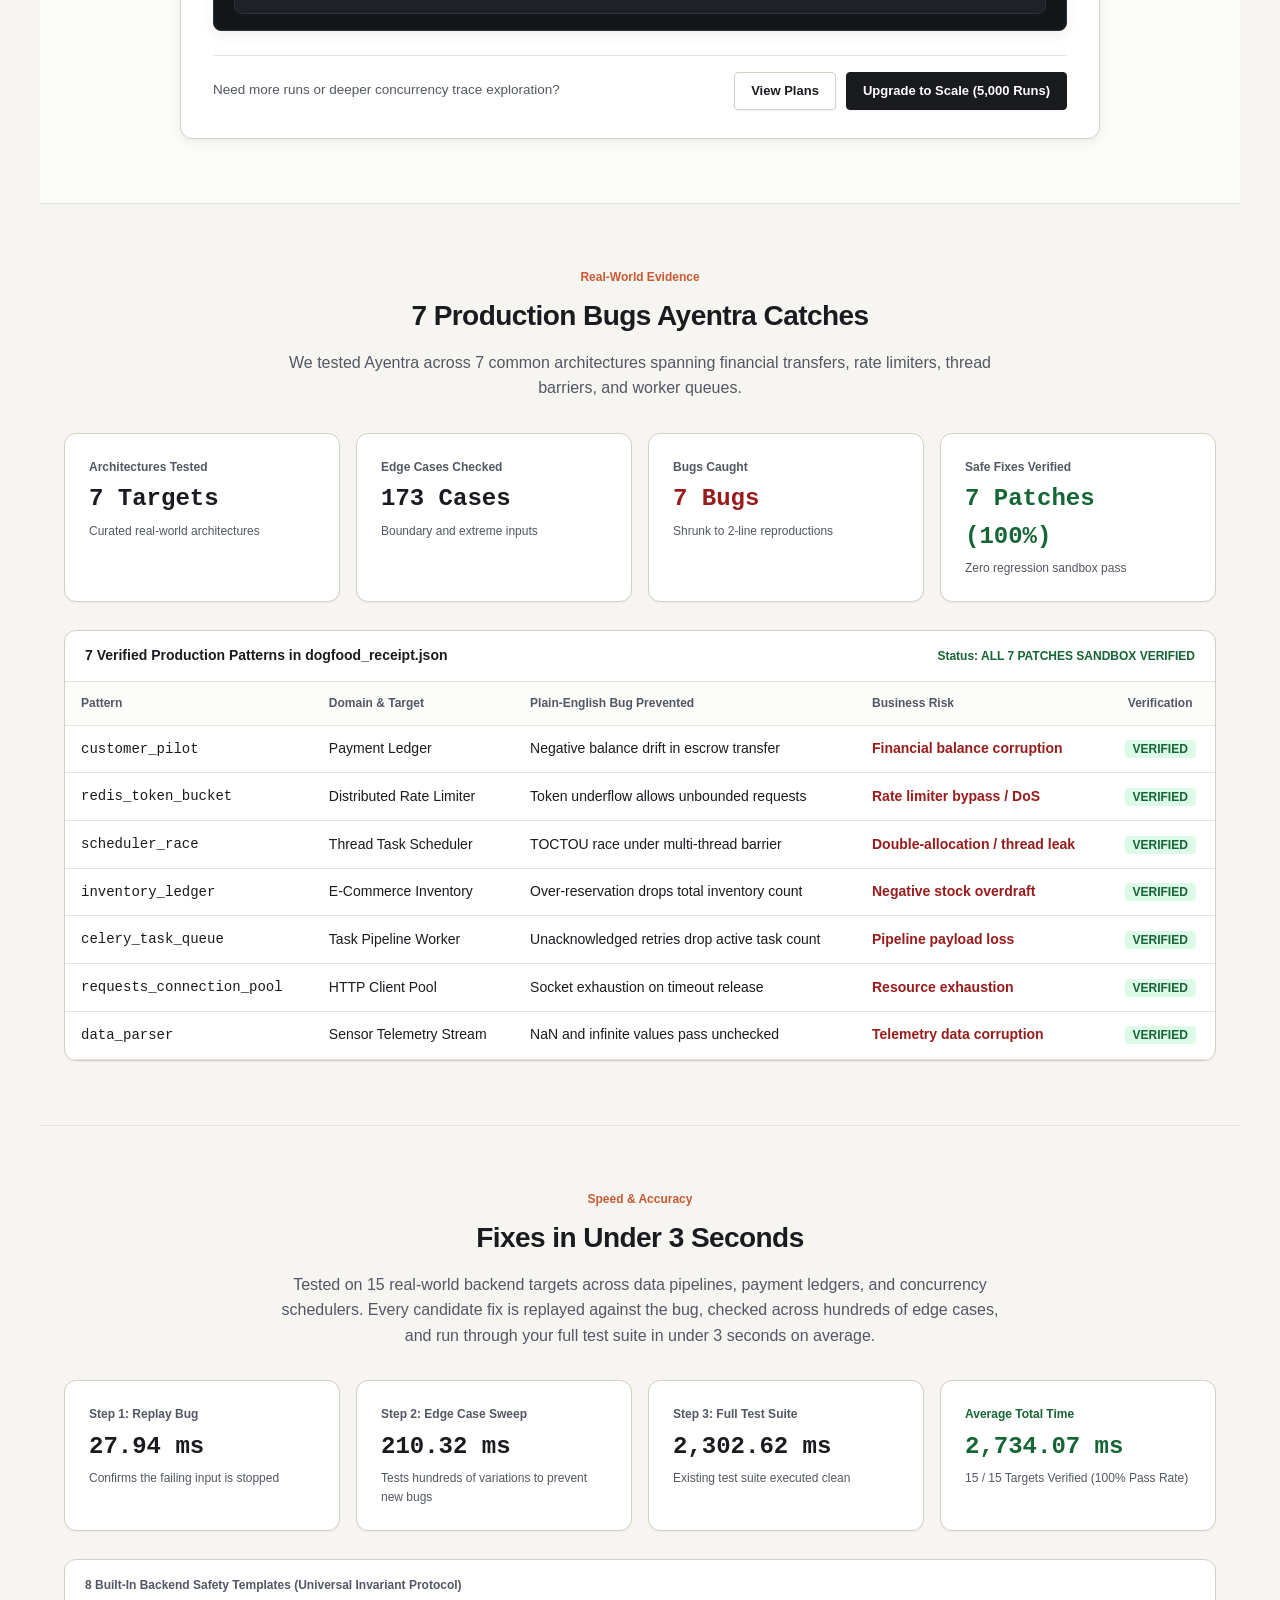
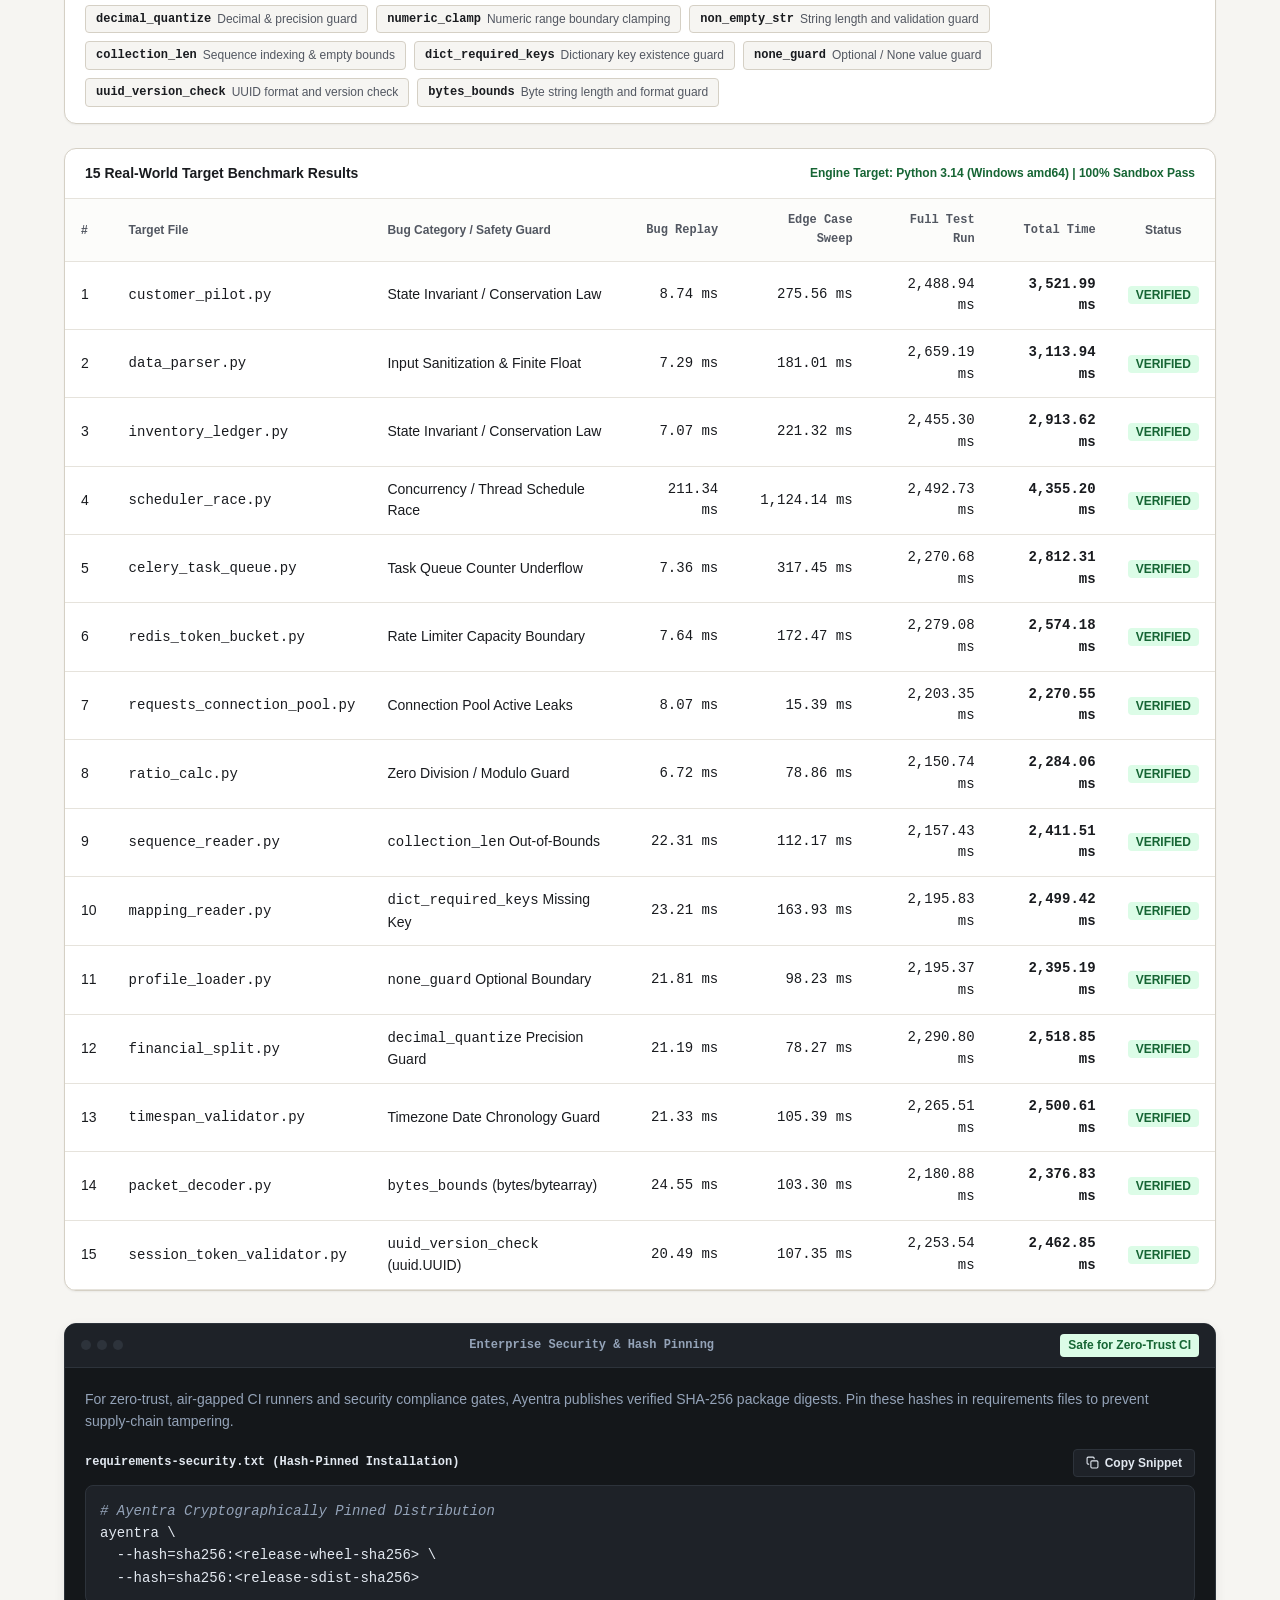
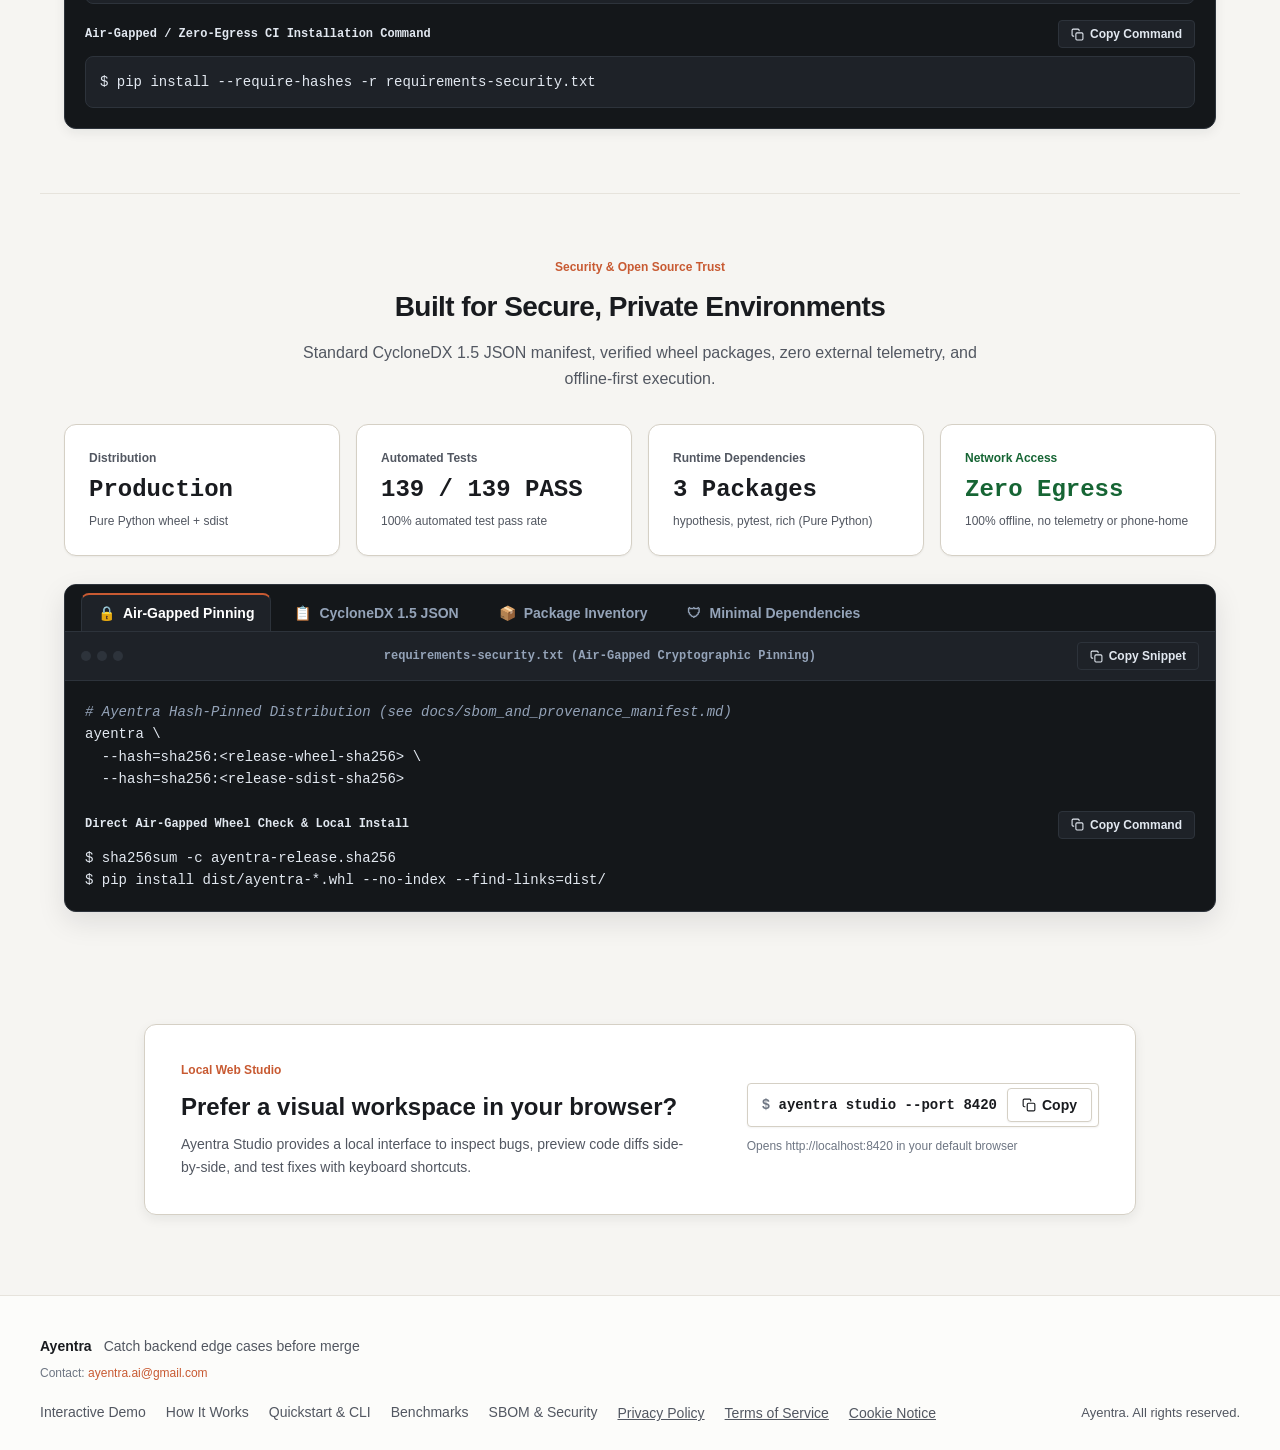
==== commit 86208d2d: "Scrub public version strings and update repo links to Somay-Saini/ayentra-ai" ====
--- a/src/ayentra/site/index.html
+++ b/src/ayentra/site/index.html
@@ -24,7 +24,6 @@
     "operatingSystem": "Cross-platform",
     "applicationCategory": "DeveloperApplication",
     "description": "Invariant-aware bug finding and safe sandbox fixes for distributed backends, microservices, and CI pipelines.",
-    "softwareVersion": "1.0.0",
     "offers": {
       "@type": "Offer",
       "price": "0.00",
@@ -440,7 +439,7 @@
           <span class="syn-key">python-version</span>: <span class="syn-str">'3.11'</span>
 
       - <span class="syn-key">name</span>: <span class="syn-str">Ayentra Invariant Gate</span>
-        <span class="syn-key">uses</span>: <span class="syn-str">Somay-Saini/ayentra-ai@v1</span>
+        <span class="syn-key">uses</span>: <span class="syn-str">Somay-Saini/ayentra-ai@main</span>
         <span class="syn-key">with</span>:
           <span class="syn-key">target</span>: <span class="syn-str">src/</span>
           <span class="syn-key">fix</span>: <span class="syn-bool">true</span>
@@ -1342,8 +1341,8 @@
           </button>
         </div>
 
-        <pre class="quickstart-code-pre" style="background: var(--bg-code-surface); padding: 14px; border-radius: var(--radius-md); border: 1px solid var(--border-dark); margin-bottom: 16px;"><code id="code-supply-chain-req"><span class="syn-comment"># Ayentra v1.0.0 Cryptographically Pinned Distribution</span>
-ayentra==1.0.0 \
+        <pre class="quickstart-code-pre" style="background: var(--bg-code-surface); padding: 14px; border-radius: var(--radius-md); border: 1px solid var(--border-dark); margin-bottom: 16px;"><code id="code-supply-chain-req"><span class="syn-comment"># Ayentra Cryptographically Pinned Distribution</span>
+ayentra \
   --hash=sha256:&lt;release-wheel-sha256&gt; \
   --hash=sha256:&lt;release-sdist-sha256&gt;</code></pre>
 
@@ -1372,8 +1371,8 @@
 
     <div class="cards-grid-four">
       <div class="difference-card">
-        <div class="metric-label">Current Release</div>
-        <div class="metric-value">v1.0.0</div>
+        <div class="metric-label">Distribution</div>
+        <div class="metric-value">Production</div>
         <div class="metric-sub">Pure Python wheel + sdist</div>
       </div>
       <div class="difference-card">
@@ -1407,7 +1406,7 @@
           </button>
           <button type="button" class="quickstart-tab sbom-tab" data-sbom-tab="inventory" role="tab" aria-selected="false" id="tab-sbom-inventory">
             <span class="quickstart-tab-icon">&#128230;</span>
-            <span>Package Inventory (v1.0.0)</span>
+            <span>Package Inventory</span>
           </button>
           <button type="button" class="quickstart-tab sbom-tab" data-sbom-tab="deps" role="tab" aria-selected="false" id="tab-sbom-deps">
             <span class="quickstart-tab-icon">&#128737;</span>
@@ -1427,8 +1426,8 @@
           </button>
         </div>
         <div class="quickstart-terminal-body">
-          <pre class="quickstart-code"><code id="code-sbom-req"><span class="syn-comment"># Ayentra v1.0.0 Hash-Pinned Distribution (see docs/sbom_and_provenance_manifest.md)</span>
-ayentra==1.0.0 \
+          <pre class="quickstart-code"><code id="code-sbom-req"><span class="syn-comment"># Ayentra Hash-Pinned Distribution (see docs/sbom_and_provenance_manifest.md)</span>
+ayentra \
   --hash=sha256:&lt;release-wheel-sha256&gt; \
   --hash=sha256:&lt;release-sdist-sha256&gt;</code></pre>
           <div style="display: flex; justify-content: space-between; align-items: center; margin-top: 20px; margin-bottom: 8px; flex-wrap: wrap; gap: 8px;">
@@ -1438,8 +1437,8 @@
               <span>Copy Command</span>
             </button>
           </div>
-          <pre class="quickstart-code"><code id="code-sbom-wheel-cmd">$ sha256sum -c ayentra-1.0.0.sha256
-$ pip install dist/ayentra-1.0.0-py3-none-any.whl --no-index --find-links=dist/</code></pre>
+          <pre class="quickstart-code"><code id="code-sbom-wheel-cmd">$ sha256sum -c ayentra-release.sha256
+$ pip install dist/ayentra-*.whl --no-index --find-links=dist/</code></pre>
         </div>
       </div>
 
@@ -1463,10 +1462,9 @@
   <span class="syn-key">"metadata"</span>: {
     <span class="syn-key">"timestamp"</span>: <span class="syn-str">"2026-11-16T09:30:00Z"</span>,
     <span class="syn-key">"component"</span>: {
-      <span class="syn-key">"bom-ref"</span>: <span class="syn-str">"pkg:pypi/ayentra@1.0.0"</span>,
+      <span class="syn-key">"bom-ref"</span>: <span class="syn-str">"pkg:pypi/ayentra"</span>,
       <span class="syn-key">"type"</span>: <span class="syn-str">"application"</span>,
       <span class="syn-key">"name"</span>: <span class="syn-str">"ayentra"</span>,
-      <span class="syn-key">"version"</span>: <span class="syn-str">"1.0.0"</span>,
       <span class="syn-key">"licenses"</span>: [{<span class="syn-key">"license"</span>: {<span class="syn-key">"id"</span>: <span class="syn-str">"MIT"</span>}}]
     }
   },
@@ -1484,8 +1482,8 @@
       <div class="quickstart-panel sbom-panel" id="sbom-panel-inventory" role="tabpanel" style="display: none;">
         <div class="terminal-bar">
           <div class="terminal-dots"><span class="dot"></span><span class="dot"></span><span class="dot"></span></div>
-          <span class="terminal-title">ayentra-1.0.0-py3-none-any.whl Core Package Modules</span>
-          <span class="status-pill pill-pass">v1.0.0 Verified Build</span>
+          <span class="terminal-title">ayentra Pure-Python Wheel Core Package Modules</span>
+          <span class="status-pill pill-pass">Verified Build</span>
         </div>
         <div class="quickstart-terminal-body">
           <div class="table-scroll">
